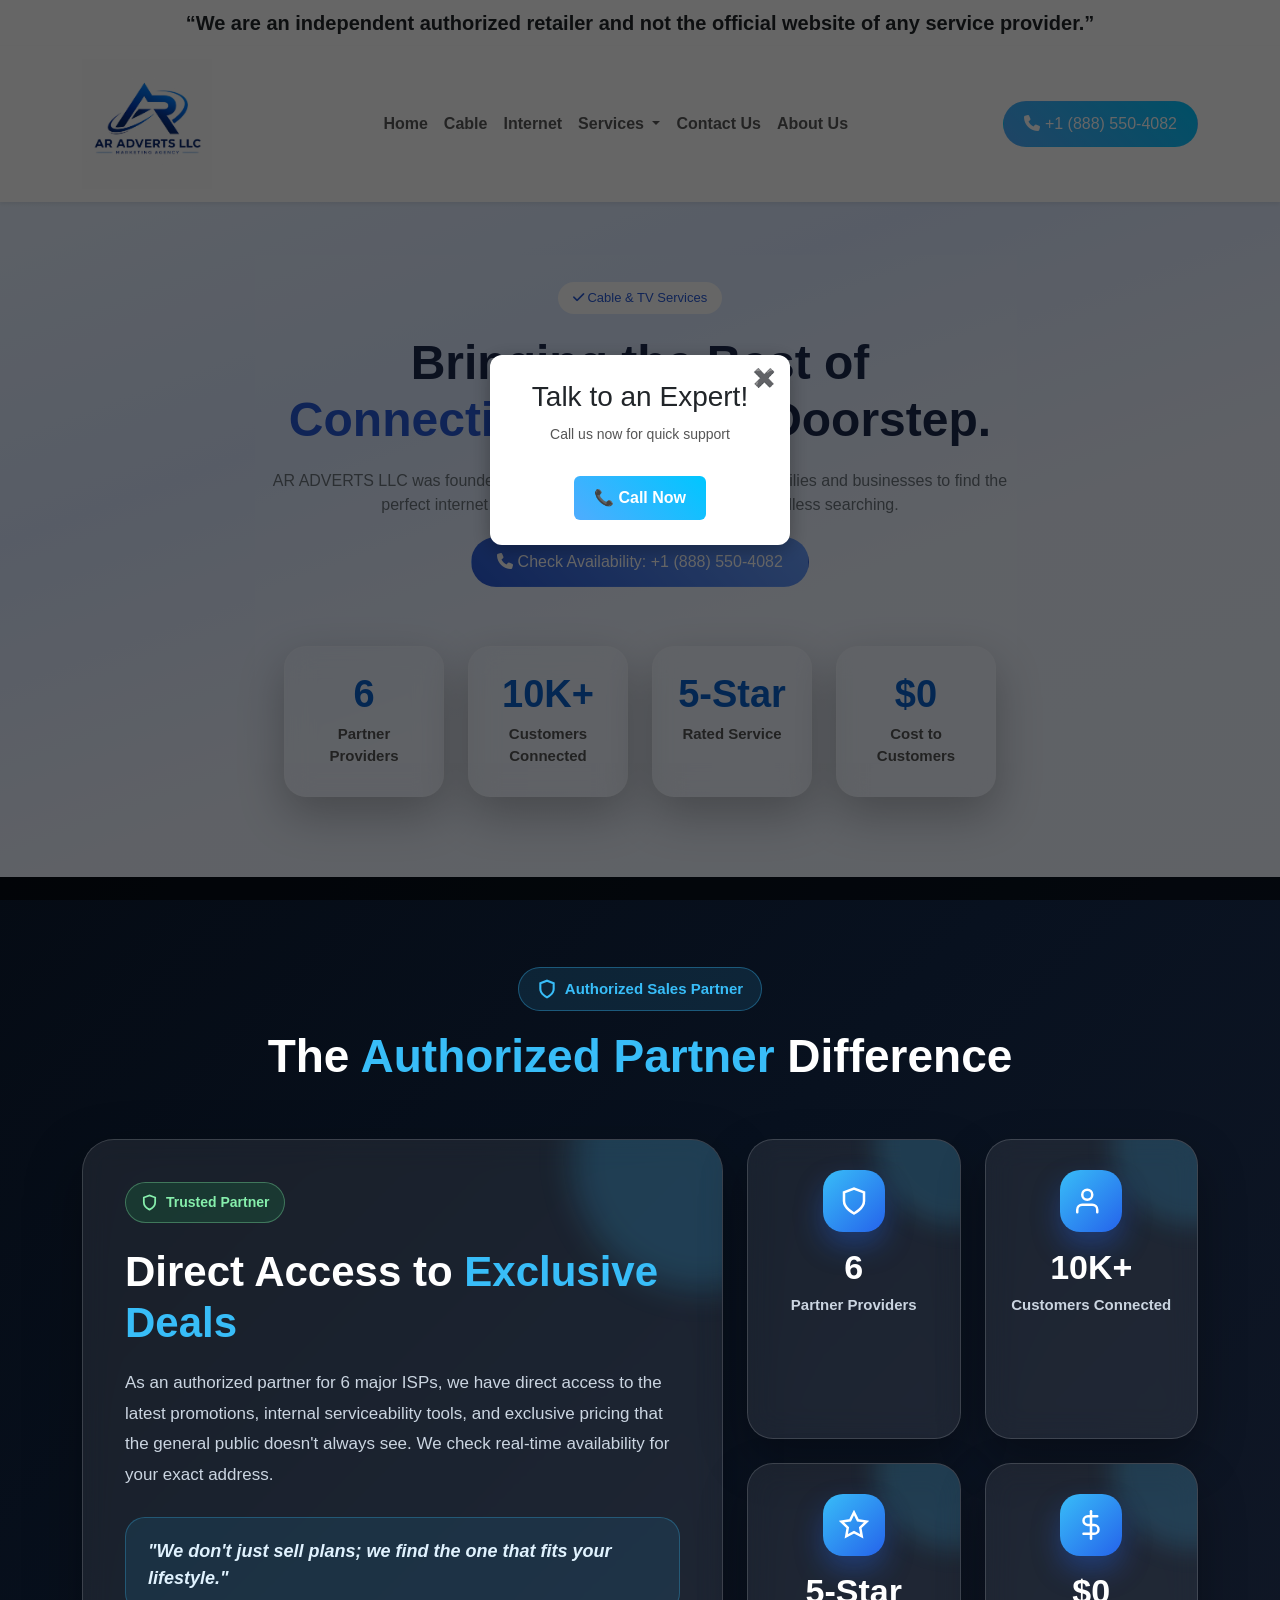
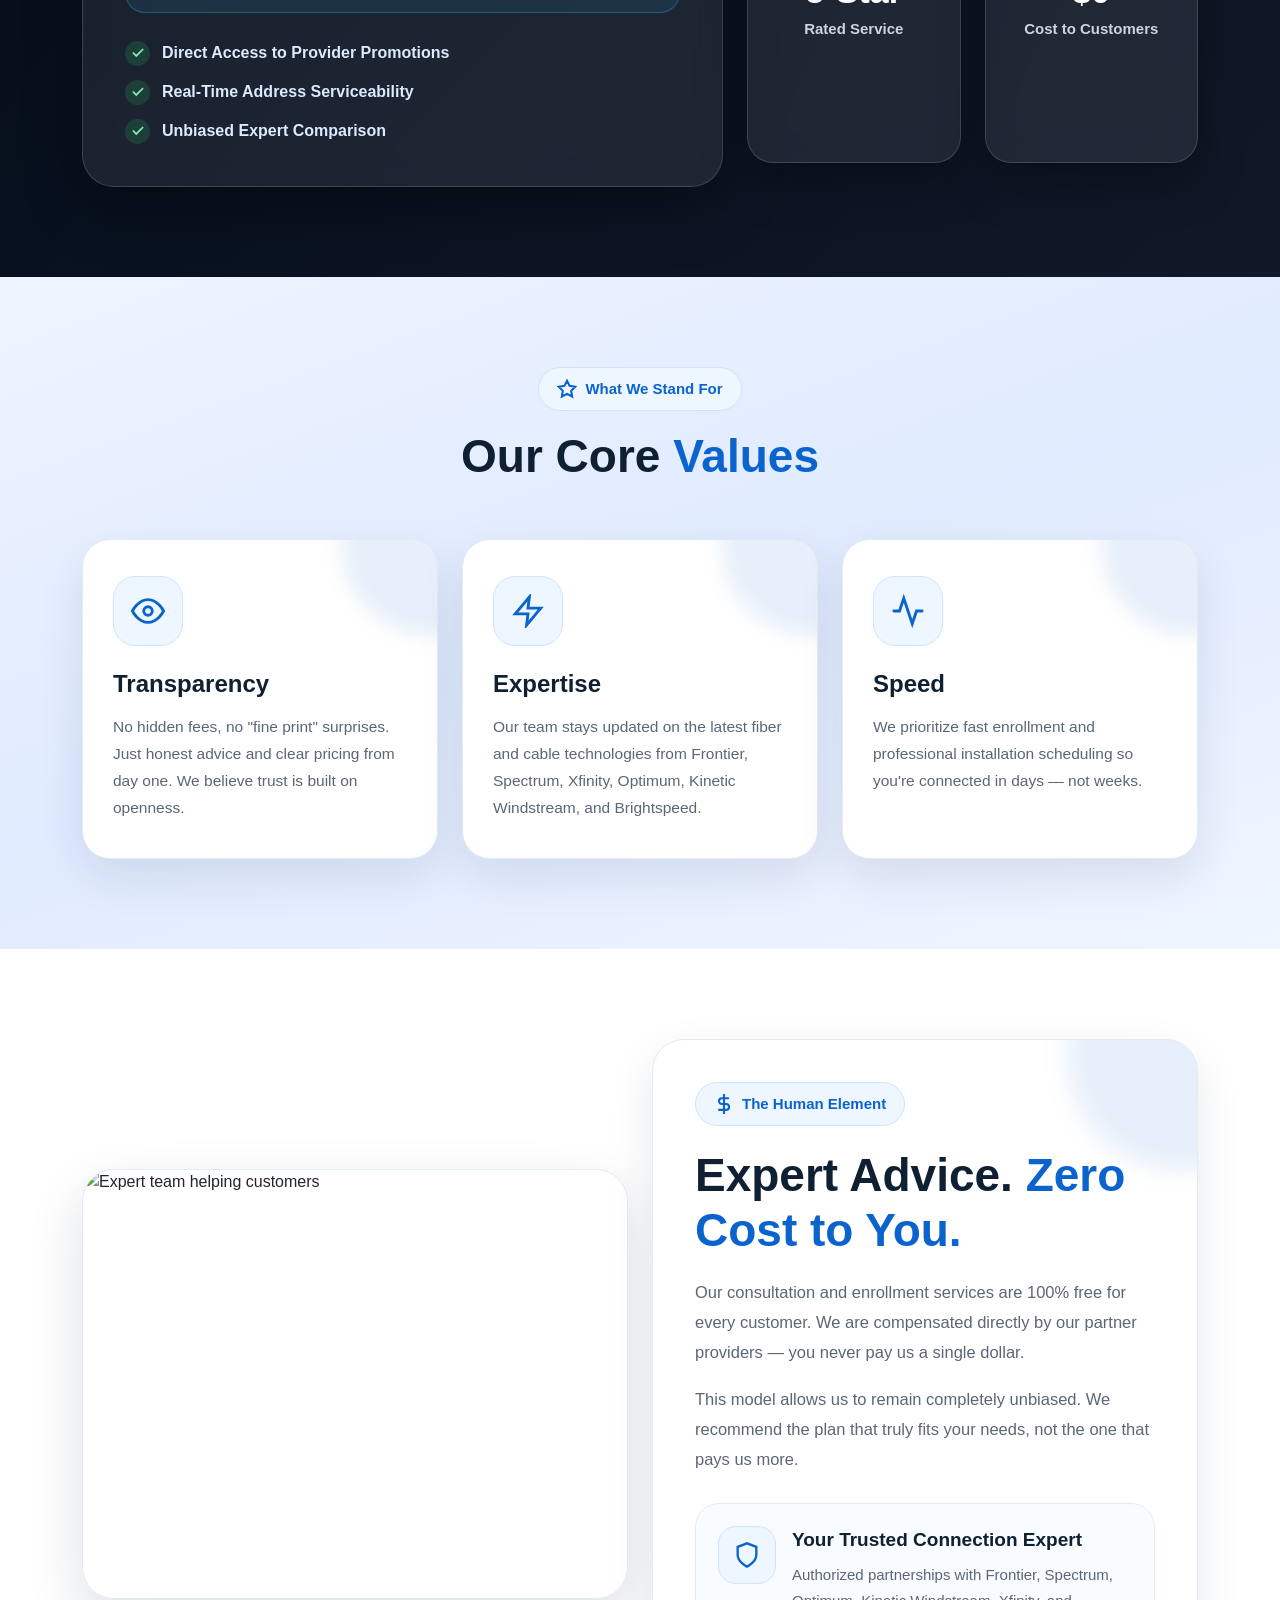
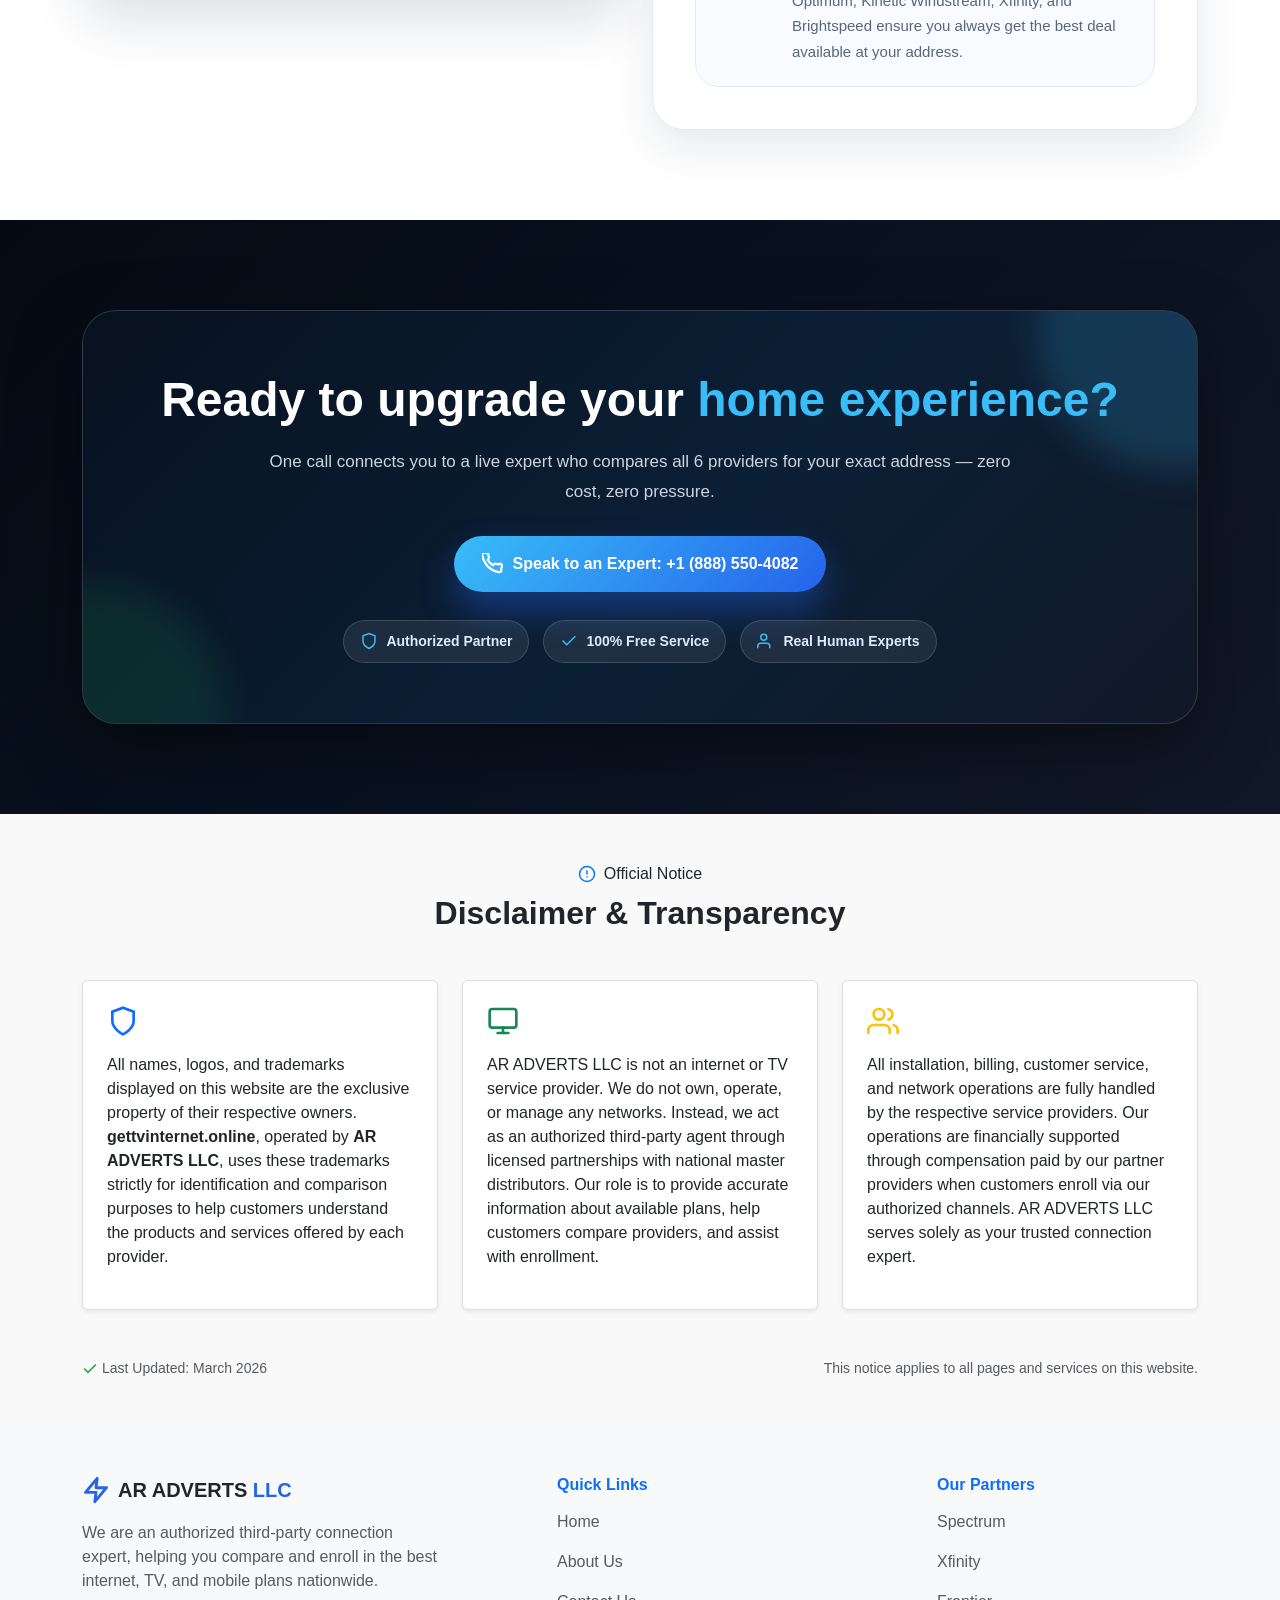
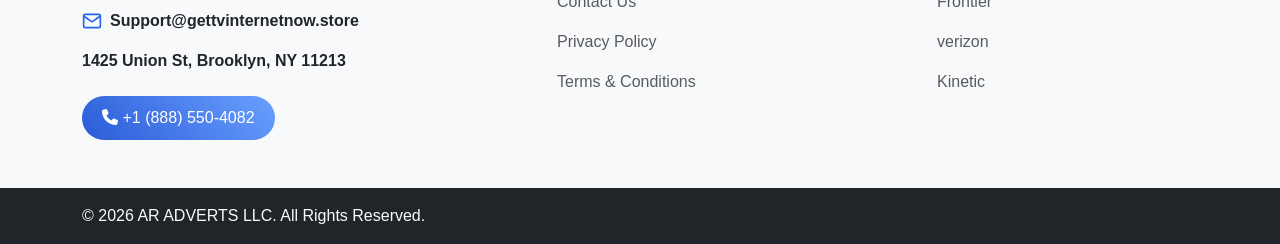
==== about.html @ 01d0efce "new update" ====
<!DOCTYPE html>
<html lang="en">
<head>
    <meta charset="UTF-8">
    <meta name="viewport" content="width=device-width, initial-scale=1.0">
    <title>AR ADVERTS LLC</title>

    <!-- Bootstrap -->
    <link href="https://cdn.jsdelivr.net/npm/bootstrap@5.3.0/dist/css/bootstrap.min.css" rel="stylesheet">

    <!-- Font Awesome -->
    <link rel="stylesheet" href="https://cdnjs.cloudflare.com/ajax/libs/font-awesome/6.5.0/css/all.min.css">
<script src="https://cdn.jsdelivr.net/npm/@popperjs/core@2.11.8/dist/umd/popper.min.js" integrity="sha384-I7E8VVD/ismYTF4hNIPjVp/Zjvgyol6VFvRkX/vR+Vc4jQkC+hVqc2pM8ODewa9r" crossorigin="anonymous"></script>
<script src="https://cdn.jsdelivr.net/npm/bootstrap@5.3.8/dist/js/bootstrap.min.js" integrity="sha384-G/EV+4j2dNv+tEPo3++6LCgdCROaejBqfUeNjuKAiuXbjrxilcCdDz6ZAVfHWe1Y" crossorigin="anonymous"></script>
    <!-- Custom CSS -->
    <link rel="stylesheet" href="css/style.css">
    <link rel="stylesheet" href="css/about.css">
    <link rel="stylesheet" href="css/internet.css">
</head>
<body>

<!-- Navbar -->
<!-- Overlay -->
<div id="popupOverlay" style="
  position: fixed;
  top: 0;
  left: 0;
  width: 100%;
  height: 100%;
  background: rgba(0,0,0,0.6);
  display: none;
  justify-content: center;
  align-items: center;
  z-index: 9999;
">

  <!-- Popup Box -->
  <div style="
    background: white;
    padding: 25px;
    border-radius: 12px;
    text-align: center;
    width: 300px;
    box-shadow: 0 5px 20px rgba(0,0,0,0.3);
    position: relative;
    font-family: Arial, sans-serif;
  ">

    <!-- Close Button -->
    <span onclick="closePopup()" style="
      position: absolute;
      top: 10px;
      right: 15px;
      cursor: pointer;
      font-size: 18px;
      font-weight: bold;
    ">✖️</span>

    <h3 style="margin-bottom: 10px;">Talk to an Expert!</h3>
    <p style="font-size: 14px; color: #555;">Call us now for quick support</p>

    <!-- Call Button -->
    <a href="tel:+18885504082" style="
      display: inline-block;
      margin-top: 15px;
      padding: 10px 20px;
      background: linear-gradient(45deg, #4facfe, #00c6ff);
      color: white;
      text-decoration: none;
      border-radius: 6px;
      font-weight: bold;
    ">
      📞 Call Now
    </a>

  </div>
</div>

<div class="fw-bold fs-5 py-2 text-center">
  “We are an independent authorized retailer and not the official website of any service provider.”
</div>

<!-- Navbar -->
 
<nav class="navbar navbar-expand-lg navbar-light bg-white py-2 shadow-sm sticky-top">
    <div class="container align-items-center">
        <a class="navbar-brand fw-bold" href="#"><img src="logo.jpeg" alt="" width="130px"></a>

        <button class="navbar-toggler" data-bs-toggle="collapse" data-bs-target="#nav">
            <span class="navbar-toggler-icon"></span>
        </button>

        <div class="collapse navbar-collapse" id="nav">
            <ul class="navbar-nav mx-auto">
                <li class="nav-item"><a class="nav-link" href="/">Home</a></li>
                <li class="nav-item"><a class="nav-link" href="cable.html">Cable</a></li>
                <li class="nav-item"><a class="nav-link" href="internet.html">Internet</a></li>
                <li class="nav-item dropdown">
  <a
    class="nav-link dropdown-toggle"
    href="#"
    id="servicesDropdown"
    role="button"
    data-bs-toggle="dropdown"
    aria-expanded="false"
  >
    Services
  </a>

  <ul class="dropdown-menu" aria-labelledby="servicesDropdown">
    <li><a class="dropdown-item" href="verizon.html">Verizon</a></li>
   <li><a class="dropdown-item" href="#">Frontier</a></li>
    <li><a class="dropdown-item" href="spectrum.html">Spectrum</a></li>
    <li><a class="dropdown-item" href="#">Kinetic</a></li>
    <li><a class="dropdown-item" href="xfinity.html">Xfinity</a></li>
  </ul>
</li>
                <li class="nav-item"><a class="nav-link" href="contact.html">Contact Us</a></li>
                <li class="nav-item"><a class="nav-link" href="about.html">About Us</a></li>
            </ul>

            <a href="tel:+18885504082"  class="btn call-btn">
                <i class="fa fa-phone"></i> +1 (888) 550-4082
            </a>
        </div>
    </div>
</nav>

<!-- Hero Section -->
<section class="hero-section">
    <div class="container">
        <div class="row  justify-content-center align-items-center">

            <!-- Left Content -->
            <div class="col-lg-8 col-md-10 text-center">
                <span class="badge-custom">
                    <i class="fa fa-check"></i> Cable & TV Services
                </span>

                <h1>
                     
                    Bringing the Best of  <span>Connectivity</span>  to Your Doorstep.<br>
                    
                </h1>

                <p>
                   AR ADVERTS LLC was founded on a simple idea: making it easy for families and businesses to find the perfect internet and TV plans without the headache of endless searching.
                </p>

                <a href="tel:+18885504082"  class="btn main-btn">
                    <i class="fa fa-phone"></i> Check Availability: +1 (888) 550-4082
                </a>
<div class="container">
  <div class="row g-4 saab-hero-stats">

    <div class="col-lg-3 col-md-6 col-12">
      <div class="saab-hstat saab-a saab-v" style="animation-delay: 0s;">
        <div class="saab-hstat-val">6</div>
        <div class="saab-hstat-lbl">Partner Providers</div>
      </div>
    </div>

    <div class="col-lg-3 col-md-6 col-12">
      <div class="saab-hstat saab-a saab-v" style="animation-delay: 0.12s;">
        <div class="saab-hstat-val">10K+</div>
        <div class="saab-hstat-lbl">Customers Connected</div>
      </div>
    </div>

    <div class="col-lg-3 col-md-6 col-12">
      <div class="saab-hstat saab-a saab-v" style="animation-delay: 0.24s;">
        <div class="saab-hstat-val">5-Star</div>
        <div class="saab-hstat-lbl">Rated Service</div>
      </div>
    </div>

    <div class="col-lg-3 col-md-6 col-12">
      <div class="saab-hstat saab-a saab-v" style="animation-delay: 0.36s;">
        <div class="saab-hstat-val">$0</div>
        <div class="saab-hstat-lbl">Cost to Customers</div>
      </div>
    </div>

  </div>
</div>
                <!-- Features -->
                <!-- <div class="features mt-4">
                    <span><i class="fa fa-shield-alt"></i> Verified & Secure</span>
                    <span><i class="fa fa-clock"></i> Instant Comparison</span>
                    <span><i class="fa fa-users"></i> 10,000+ Connected</span>
                </div> -->
            </div>

       

        </div>
    </div>
</section>


<section class="saab-partner-dark">
  <div class="container saab-ctr">

    <div class="saab-sh text-center">
      <div class="saab-badge mx-auto">
        <svg viewBox="0 0 24 24" fill="none" stroke="currentColor" stroke-width="2.5" stroke-linecap="round">
          <path d="M12 22s8-4 8-10V5l-8-3-8 3v7c0 6 8 10 8 10z"></path>
        </svg>
        Authorized Sales Partner
      </div>

      <h2 class="saab-sec-h">
        The <span>Authorized Partner</span> Difference
      </h2>
    </div>

    <div class="row g-4 align-items-stretch saab-part-bento">

      <div class="col-lg-7 col-12">
        <div class="saab-part-main saab-a saab-v" style="animation-delay: 0s;">

          <span class="saab-pm-tag">
            <svg viewBox="0 0 24 24" fill="none" stroke="currentColor" stroke-width="2.5" stroke-linecap="round">
              <path d="M12 22s8-4 8-10V5l-8-3-8 3v7c0 6 8 10 8 10z"></path>
            </svg>
            Trusted Partner
          </span>

          <h3 class="saab-pm-h">
            Direct Access to <span>Exclusive Deals</span>
          </h3>

          <p class="saab-pm-p">
            As an authorized partner for 6 major ISPs, we have direct access to the latest promotions, internal serviceability tools, and exclusive pricing that the general public doesn't always see. We check real-time availability for your exact address.
          </p>

          <div class="saab-pm-quote">
            "We don't just sell plans; we find the one that fits your lifestyle."
          </div>

          <ul class="saab-pm-feats">
            <li class="saab-pmf">
              <span class="saab-pmf-ic">
                <svg viewBox="0 0 24 24" fill="none" stroke="currentColor" stroke-width="3" stroke-linecap="round">
                  <polyline points="20 6 9 17 4 12"></polyline>
                </svg>
              </span>
              Direct Access to Provider Promotions
            </li>

            <li class="saab-pmf">
              <span class="saab-pmf-ic">
                <svg viewBox="0 0 24 24" fill="none" stroke="currentColor" stroke-width="3" stroke-linecap="round">
                  <polyline points="20 6 9 17 4 12"></polyline>
                </svg>
              </span>
              Real-Time Address Serviceability
            </li>

            <li class="saab-pmf">
              <span class="saab-pmf-ic">
                <svg viewBox="0 0 24 24" fill="none" stroke="currentColor" stroke-width="3" stroke-linecap="round">
                  <polyline points="20 6 9 17 4 12"></polyline>
                </svg>
              </span>
              Unbiased Expert Comparison
            </li>
          </ul>

        </div>
      </div>

      <div class="col-lg-5 col-12">
        <div class="row g-4 saab-part-grid">

          <div class="col-sm-6 col-12">
            <div class="saab-pg-card saab-a saab-v" style="animation-delay: 0s;">
              <div class="saab-pg-ic">
                <svg viewBox="0 0 24 24" fill="none" stroke="currentColor" stroke-width="2" stroke-linecap="round">
                  <path d="M12 22s8-4 8-10V5l-8-3-8 3v7c0 6 8 10 8 10z"></path>
                </svg>
              </div>
              <div class="saab-pg-val">6</div>
              <div class="saab-pg-lbl">Partner Providers</div>
            </div>
          </div>

          <div class="col-sm-6 col-12">
            <div class="saab-pg-card saab-a saab-v" style="animation-delay: 0.12s;">
              <div class="saab-pg-ic">
                <svg viewBox="0 0 24 24" fill="none" stroke="currentColor" stroke-width="2" stroke-linecap="round">
                  <path d="M17 21v-2a4 4 0 00-4-4H5a4 4 0 00-4 4v2"></path>
                  <circle cx="9" cy="7" r="4"></circle>
                </svg>
              </div>
              <div class="saab-pg-val">10K+</div>
              <div class="saab-pg-lbl">Customers Connected</div>
            </div>
          </div>

          <div class="col-sm-6 col-12">
            <div class="saab-pg-card saab-a saab-v" style="animation-delay: 0.24s;">
              <div class="saab-pg-ic">
                <svg viewBox="0 0 24 24" fill="none" stroke="currentColor" stroke-width="2" stroke-linecap="round">
                  <polygon points="12 2 15.09 8.26 22 9.27 17 14.14 18.18 21.02 12 17.77 5.82 21.02 7 14.14 2 9.27 8.91 8.26 12 2"></polygon>
                </svg>
              </div>
              <div class="saab-pg-val">5-Star</div>
              <div class="saab-pg-lbl">Rated Service</div>
            </div>
          </div>

          <div class="col-sm-6 col-12">
            <div class="saab-pg-card saab-a saab-v" style="animation-delay: 0.36s;">
              <div class="saab-pg-ic">
                <svg viewBox="0 0 24 24" fill="none" stroke="currentColor" stroke-width="2" stroke-linecap="round">
                  <line x1="12" y1="1" x2="12" y2="23"></line>
                  <path d="M17 5H9.5a3.5 3.5 0 000 7h5a3.5 3.5 0 010 7H6"></path>
                </svg>
              </div>
              <div class="saab-pg-val">$0</div>
              <div class="saab-pg-lbl">Cost to Customers</div>
            </div>
          </div>

        </div>
      </div>

    </div>

  </div>
</section>


<section class="saab-values-white" style="background: linear-gradient(160deg,#eef4ff,#e0ebff,#f0f5ff);">
  <div class="container saab-ctr">

    <div class="saab-sh text-center">
      <div class="saab-badge mx-auto">
        <svg viewBox="0 0 24 24" fill="none" stroke="currentColor" stroke-width="2.5" stroke-linecap="round">
          <polygon points="12 2 15.09 8.26 22 9.27 17 14.14 18.18 21.02 12 17.77 5.82 21.02 7 14.14 2 9.27 8.91 8.26 12 2"></polygon>
        </svg>
        What We Stand For
      </div>

      <h2 class="saab-sec-h">
        Our Core <span>Values</span>
      </h2>
    </div>

    <div class="row g-4 saab-val-row">

      <div class="col-lg-4 col-md-6 col-12">
        <div class="saab-val-card saab-a saab-v" style="animation-delay: 0s;">

          <div class="saab-vc-ic">
            <svg viewBox="0 0 24 24" fill="none" stroke="currentColor" stroke-width="2" stroke-linecap="round">
              <path d="M1 12s4-8 11-8 11 8 11 8-4 8-11 8-11-8-11-8z"></path>
              <circle cx="12" cy="12" r="3"></circle>
            </svg>
          </div>

          <h3 class="saab-vc-t">Transparency</h3>

          <p class="saab-vc-d">
            No hidden fees, no "fine print" surprises. Just honest advice and clear pricing from day one. We believe trust is built on openness.
          </p>

        </div>
      </div>

      <div class="col-lg-4 col-md-6 col-12">
        <div class="saab-val-card saab-a saab-v" style="animation-delay: 0.12s;">

          <div class="saab-vc-ic">
            <svg viewBox="0 0 24 24" fill="none" stroke="currentColor" stroke-width="2" stroke-linecap="round">
              <polygon points="13 2 3 14 12 14 11 22 21 10 12 10 13 2"></polygon>
            </svg>
          </div>

          <h3 class="saab-vc-t">Expertise</h3>

          <p class="saab-vc-d">
            Our team stays updated on the latest fiber and cable technologies from Frontier, Spectrum, Xfinity, Optimum, Kinetic Windstream, and Brightspeed.
          </p>

        </div>
      </div>

      <div class="col-lg-4 col-md-6 col-12">
        <div class="saab-val-card saab-a saab-v" style="animation-delay: 0.24s;">

          <div class="saab-vc-ic">
            <svg viewBox="0 0 24 24" fill="none" stroke="currentColor" stroke-width="2" stroke-linecap="round">
              <polyline points="22 12 18 12 15 21 9 3 6 12 2 12"></polyline>
            </svg>
          </div>

          <h3 class="saab-vc-t">Speed</h3>

          <p class="saab-vc-d">
            We prioritize fast enrollment and professional installation scheduling so you're connected in days — not weeks.
          </p>

        </div>
      </div>

    </div>

  </div>
</section>

<section class="saab-why-white">
  <div class="container saab-ctr">

    <div class="row g-4 align-items-center saab-why-grid">

      <div class="col-lg-6 col-12">
        <img
          decoding="async"
          class="saab-why-img saab-a saab-v"
          src="https://images.unsplash.com/photo-1600880292203-757bb62b4baf?w=600&amp;q=80&amp;auto=format"
          alt="Expert team helping customers"
          style="animation-delay: 0s;"
        >
      </div>

      <div class="col-lg-6 col-12">
        <div class="saab-why-text saab-a saab-v" style="animation-delay: 0.12s;">

          <div class="saab-badge">
            <svg viewBox="0 0 24 24" fill="none" stroke="currentColor" stroke-width="2.5" stroke-linecap="round">
              <line x1="12" y1="1" x2="12" y2="23"></line>
              <path d="M17 5H9.5a3.5 3.5 0 000 7h5a3.5 3.5 0 010 7H6"></path>
            </svg>
            The Human Element
          </div>

          <h2 class="saab-why-h">
            Expert Advice. <span>Zero Cost to You.</span>
          </h2>

          <p class="saab-why-p">
            Our consultation and enrollment services are 100% free for every customer. We are compensated directly by our partner providers — you never pay us a single dollar.
          </p>

          <p class="saab-why-p">
            This model allows us to remain completely unbiased. We recommend the plan that truly fits your needs, not the one that pays us more.
          </p>

          <div class="saab-why-hl">

            <div class="saab-why-hl-ic">
              <svg viewBox="0 0 24 24" fill="none" stroke="currentColor" stroke-width="2" stroke-linecap="round">
                <path d="M12 22s8-4 8-10V5l-8-3-8 3v7c0 6 8 10 8 10z"></path>
              </svg>
            </div>

            <div>
              <p class="saab-why-hl-t">Your Trusted Connection Expert</p>
              <p class="saab-why-hl-d">
                Authorized partnerships with Frontier, Spectrum, Optimum, Kinetic Windstream, Xfinity, and Brightspeed ensure you always get the best deal available at your address.
              </p>
            </div>

          </div>

        </div>
      </div>

    </div>

  </div>
</section>



<section class="saab-final-dark">
  <div class="container saab-ctr">

    <div class="saab-final-card saab-a saab-v" style="animation-delay: 0s;">

      <h2 class="saab-final-h">
        Ready to upgrade your <span>home experience?</span>
      </h2>

      <p class="saab-final-p">
        One call connects you to a live expert who compares all 6 providers for your exact address — zero cost, zero pressure.
      </p>

      <a href="tel:+18885504082" class="saab-btn saab-final-cta">
        <svg viewBox="0 0 24 24" fill="none" stroke="currentColor" stroke-width="2.5" stroke-linecap="round">
          <path d="M22 16.92v3a2 2 0 01-2.18 2 19.8 19.8 0 01-8.63-3.07A19.5 19.5 0 013.25 10.5 19.8 19.8 0 01.22 1.9 2 2 0 012.18 0h3a2 2 0 012 1.72 12.84 12.84 0 00.7 2.81 2 2 0 01-.45 2.11L6.61 7.91a16 16 0 006.06 6.06l1.27-1.27a2 2 0 012.11-.45 12.84 12.84 0 002.81.7A2 2 0 0122 16.92z"></path>
        </svg>
        Speak to an Expert: +1 (888) 550-4082
      </a>

      <div class="saab-final-trust">

        <span class="saab-ft">
          <svg viewBox="0 0 24 24" fill="none" stroke="currentColor" stroke-width="2" stroke-linecap="round">
            <path d="M12 22s8-4 8-10V5l-8-3-8 3v7c0 6 8 10 8 10z"></path>
          </svg>
          Authorized Partner
        </span>

        <span class="saab-ft">
          <svg viewBox="0 0 24 24" fill="none" stroke="currentColor" stroke-width="2" stroke-linecap="round">
            <polyline points="20 6 9 17 4 12"></polyline>
          </svg>
          100% Free Service
        </span>

        <span class="saab-ft">
          <svg viewBox="0 0 24 24" fill="none" stroke="currentColor" stroke-width="2" stroke-linecap="round">
            <path d="M17 21v-2a4 4 0 00-4-4H5a4 4 0 00-4 4v2"></path>
            <circle cx="9" cy="7" r="4"></circle>
          </svg>
          Real Human Experts
        </span>

      </div>

    </div>

  </div>
</section>




<section class="saa-disc py-5 position-relative">
  <div class="saa-disc-bg position-absolute h-100"></div>
  <div class="container position-relative">

    <!-- Header -->
    <div class="saa-disc-hdr text-center mb-5">
      <span class="saa-disc-tag d-inline-flex align-items-center mb-2">
        <svg xmlns="http://www.w3.org/2000/svg" viewBox="0 0 24 24" fill="none" stroke="currentColor" stroke-width="2" width="18" height="18" stroke-linecap="round">
          <circle cx="12" cy="12" r="10"></circle>
          <line x1="12" y1="8" x2="12" y2="12"></line>
          <line x1="12" y1="16" x2="12.01" y2="16"></line>
        </svg>
        <span class="ms-2">Official Notice</span>
      </span>
      <h2 class="saa-disc-title fw-bold">Disclaimer &amp; Transparency</h2>
    </div>

    <!-- Cards -->
    <div class="row g-4 saa-disc-grid">

      <!-- Card 1 -->
      <div class="col-md-4">
        <div class="saa-disc-card p-4 h-100 border rounded shadow-sm">
          <div class="saa-disc-icon mb-3 text-primary">
            <svg xmlns="http://www.w3.org/2000/svg" viewBox="0 0 24 24" fill="none" stroke="currentColor" stroke-width="2" stroke-linecap="round" width="32" height="32">
              <path d="M12 22s8-4 8-10V5l-8-3-8 3v7c0 6 8 10 8 10z"></path>
            </svg>
          </div>
          <p>All names, logos, and trademarks displayed on this website are the exclusive property of their respective owners. <span class="fw-semibold">gettvinternet.online</span>, operated by <span class="fw-semibold">AR ADVERTS LLC</span>, uses these trademarks strictly for identification and comparison purposes to help customers understand the products and services offered by each provider.</p>
        </div>
      </div>

      <!-- Card 2 -->
      <div class="col-md-4">
        <div class="saa-disc-card p-4 h-100 border rounded shadow-sm">
          <div class="saa-disc-icon mb-3 text-success">
            <svg xmlns="http://www.w3.org/2000/svg" viewBox="0 0 24 24" fill="none" stroke="currentColor" stroke-width="2" stroke-linecap="round" width="32" height="32">
              <rect x="2" y="3" width="20" height="14" rx="2" ry="2"></rect>
              <line x1="8" y1="21" x2="16" y2="21"></line>
              <line x1="12" y1="17" x2="12" y2="21"></line>
            </svg>
          </div>
          <p>AR ADVERTS LLC is not an internet or TV service provider. We do not own, operate, or manage any networks. Instead, we act as an authorized third-party agent through licensed partnerships with national master distributors. Our role is to provide accurate information about available plans, help customers compare providers, and assist with enrollment.</p>
        </div>
      </div>

      <!-- Card 3 -->
      <div class="col-md-4">
        <div class="saa-disc-card p-4 h-100 border rounded shadow-sm">
          <div class="saa-disc-icon mb-3 text-warning">
            <svg xmlns="http://www.w3.org/2000/svg" viewBox="0 0 24 24" fill="none" stroke="currentColor" stroke-width="2" stroke-linecap="round" width="32" height="32">
              <path d="M17 21v-2a4 4 0 00-4-4H5a4 4 0 00-4 4v2"></path>
              <circle cx="9" cy="7" r="4"></circle>
              <path d="M23 21v-2a4 4 0 00-3-3.87"></path>
              <path d="M16 3.13a4 4 0 010 7.75"></path>
            </svg>
          </div>
          <p>All installation, billing, customer service, and network operations are fully handled by the respective service providers. Our operations are financially supported through compensation paid by our partner providers when customers enroll via our authorized channels. AR ADVERTS LLC serves solely as your trusted connection expert.</p>
        </div>
      </div>

    </div>

    <!-- Footer -->
    <div class="saa-disc-footer mt-5 d-flex flex-column flex-md-row justify-content-between align-items-center text-muted small">
      <span class="d-flex align-items-center mb-2 mb-md-0">
        <svg xmlns="http://www.w3.org/2000/svg" viewBox="0 0 24 24" fill="none" stroke="currentColor" stroke-width="2.5" width="16" height="16" stroke-linecap="round">
          <polyline points="20 6 9 17 4 12"></polyline>
        </svg>
        <span class="ms-1">Last Updated: March 2026</span>
      </span>
      <span>This notice applies to all pages and services on this website.</span>
    </div>

  </div>
</section>

<!-- Bootstrap JS -->
<footer class="saa-ft bg-light pt-5">
  <div class="container">
    <div class="row justify-content-between">

       <!-- Left Column: Brand & Contact -->
      <div class="col-md-4 mb-4 mb-md-0">
        <div class="d-flex align-items-center mb-3">
          <svg viewBox="0 0 24 24" fill="none" stroke="#2563eb" stroke-width="2.5" width="28" height="28" stroke-linecap="round" stroke-linejoin="round" class="me-2">
            <polygon points="13 2 3 14 12 14 11 22 21 10 12 10 13 2"></polygon>
          </svg>
          <span class="fs-5 fw-bold text-dark">AR ADVERTS  <span class="fs-5 fw-bold">LLC</span></span>
        </div>
        <p class="text-muted">We are an authorized third-party connection expert, helping you compare and enroll in the best internet, TV, and mobile plans nationwide.</p>
        
        <!-- Email -->
        <div class="d-flex align-items-center mt-3 mb-2">
          <svg viewBox="0 0 24 24" fill="none" stroke="#2563eb" stroke-width="2" width="20" height="20" class="me-2">
            <path d="M4 4h16c1.1 0 2 .9 2 2v12c0 1.1-.9 2-2 2H4c-1.1 0-2-.9-2-2V6c0-1.1.9-2 2-2z"></path>
            <polyline points="22,6 12,13 2,6"></polyline>
          </svg>
          <a href="mailto:Support@gettvinternetnow.store" class="text-dark fw-semibold text-decoration-none">Support@gettvinternetnow.store</a>
        </div>

        <div class="d-flex align-items-center mt-3 mb-2">
          <a  class="text-dark fw-semibold text-decoration-none">1425 Union St, Brooklyn, NY 11213</a>
        </div>

        <!-- Phone CTA -->
        <a href="tel:+18885504082" class="saa-srv-cta">
            <i class="fa fa-phone"></i> +1 (888) 550-4082
          </a>
      </div>

      <!-- Middle Column: Quick Links -->
      <div class="col-md-3 mb-4 mb-md-0">
        <h6 class="fw-bold mb-3 text-primary">Quick Links</h6>
        <ul class="list-unstyled text-muted">
          <li class="mb-3"><a href="/" class="text-decoration-none text-muted">Home</a></li>
          <li class="mb-3"><a href="about.html" class="text-decoration-none text-muted">About Us</a></li>
          <li class="mb-3"><a href="contact.html" class="text-decoration-none text-muted">Contact Us</a></li>
          <li class="mb-3"><a href="privacy.html" class="text-decoration-none text-muted">Privacy Policy</a></li>
          <li><a href="terms.html" class="text-decoration-none text-muted">Terms &amp; Conditions</a></li>
        </ul>
      </div>

      <!-- Right Column: Our Partners -->
      <div class="col-md-3">
        <h6 class="fw-bold mb-3 text-primary">Our Partners</h6>
        <ul class="list-unstyled text-muted">
          <li class="mb-3"><a href="spectrum.html" class="text-decoration-none text-muted">Spectrum</a></li>
          <li class="mb-3"><a href="xfinity.html" class="text-decoration-none text-muted">Xfinity</a></li>
          <li class="mb-3"><a href="#" class="text-decoration-none text-muted">Frontier</a></li>
          <li class="mb-3"><a href="verizon.html" class="text-decoration-none text-muted">verizon</a></li>
          <li class="mb-3"><a href="#" class="text-decoration-none text-muted">Kinetic</a></li>
        </ul>
      </div>

    </div>
  </div>

  <!-- Bottom Dark Bar -->
  <div class="bg-dark text-light py-3 mt-5">
    <div class="container d-flex flex-column flex-md-row justify-content-between align-items-center">
      <div>© 2026 AR ADVERTS LLC. All Rights Reserved.</div>
      
    </div>
  </div>
</footer>
<script src="script.js"></script>
</body>
</html>
---- css/style.css ----
body {
    font-family: 'Segoe UI', sans-serif;
}
.navbar {
    position: sticky;
    top: 0;
    z-index: 999;
    background: #fff;
}

/* optional smooth shadow on scroll */
.navbar.scrolled {
    box-shadow: 0 4px 15px rgba(0,0,0,0.08);
}
/* Navbar */
.navbar-brand span {
    font-size: 12px;
    display: block;
    color: #777;
}
.nav-link{
    font-weight: 600;
}

.call-btn {
    background: linear-gradient(45deg, #4facfe, #00c6ff);
    color: #fff;
    border-radius: 50px;
    padding: 10px 20px;
}

/* Hero Section */
.hero-section {
    background: linear-gradient(160deg, #e8f2ff 0%, #dbe8ff 30%, #eef4ff 60%, #f0f6ff 100%);
    padding: 80px 0;
}

.badge-custom {
    display: inline-block;
    background: white;
    color: #2a5bd7;
    padding: 6px 15px;
    border-radius: 20px;
    font-size: 13px;
    margin-bottom: 20px;
}

.hero-section h1 {
    font-size: 48px;
    font-weight: 700;
    color: #1d2b4f;
}

.hero-section h1 span {
    color: #2a5bd7;
}

.hero-section h1 .light {
    color: #6aa0ff;
}

.hero-section p {
    color: #6c757d;
    margin: 20px 0;
}

.main-btn {
    background: linear-gradient(45deg, #2a5bd7, #6aa0ff);
    color: #fff;
    padding: 12px 25px;
    border-radius: 50px;
}

/* Features */
.features span {
    display: inline-block;
    margin-right: 15px;
    color: #6c757d;
    border-radius: 15px;
    padding: 4px 10px;
    background-color: white;
    font-size: 14px;
}

.features i {
    margin-right: 5px;
    color: #2a5bd7;
}

/* Image Box */
.image-box {
    position: relative;
}

.speed-box {
    position: absolute;
    bottom: -30px;
    left: -20px;
    background: #fff;
    padding: 10px 15px;
    border-radius: 12px;
    display: flex;
    align-items: center;
    gap: 10px;
    box-shadow: 0 5px 15px rgba(0,0,0,0.1);
}

.speed-box i {
    color: #2a5bd7;
    font-size: 20px;
}
.speed-box-2 {
    position: absolute;
    top: 20px;
    left: -20px;
    background: #fff;
    padding: 10px 15px;
    border-radius: 12px;
    display: flex;
    align-items: center;
    gap: 10px;
    box-shadow: 0 5px 15px rgba(0,0,0,0.1);
}

.speed-box-2 i {
    color: #2a5bd7;
    font-size: 20px;
}


/* TEXT */
.saa-ptr-badge {
    display: inline-block;
    background: #e6f0ff;
    color: #2a5bd7;
    padding: 6px 15px;
    border-radius: 20px;
    font-size: 13px;
    margin-bottom: 15px;
}

.saa-ptr-title {
    font-size: 32px;
    font-weight: 700;
    color: #1d2b4f;
}

.saa-ptr-title span {
    color: #2a5bd7;
}

.saa-ptr-desc {
    color: #6c757d;
    margin-top: 10px;
}

/* LOGO ITEMS */
.saa-ptr-item {
    flex: 0 0 auto;
    padding: 15px 25px;
}

.saa-ptr-item img {
    max-height: 50px;
    object-fit: cover;
    filter: grayscale(100%);
    opacity: 0.7;
    transition: 0.3s;
}

.saa-ptr-item img:hover {
    filter: grayscale(0);
    opacity: 1;
}

/* TRACK */
.saa-ptr-track {
    display: flex;
    width: max-content;
    animation: scrollLeft 25s linear infinite;
    margin-bottom: 20px;
}

.saa-ptr-track.reverse {
    animation: scrollRight 25s linear infinite;
}

/* ANIMATION */
@keyframes scrollLeft {
    from { transform: translateX(0); }
    to { transform: translateX(-50%); }
}

@keyframes scrollRight {
    from { transform: translateX(-50%); }
    to { transform: translateX(0); }
}

/* FADE EFFECT */
.saa-ptr-fade-l,
.saa-ptr-fade-r {
    position: absolute;
    top: 0;
    width: 80px;
    height: 100%;
    z-index: 2;
}

.saa-ptr-fade-l {
    left: 0;
    background: linear-gradient(to right, #f7f9fc, transparent);
}

.saa-ptr-fade-r {
    right: 0;
    background: linear-gradient(to left, #f7f9fc, transparent);
}


.saa-comp-row {
    background: #fff;
    padding: 20px;
    border-radius: 12px;
    margin-bottom: 15px;
    border: 1px solid #eee;
}

.saa-cr-logo {
    height: 40px;
}

.saa-cr-feat {
    display: block;
    font-size: 14px;
    margin-bottom: 5px;
}

.saa-cr-feat i {
    color: #2a5bd7;
    margin-right: 5px;
}

.saa-cr-price-val {
    font-size: 22px;
    font-weight: 700;
}

.saa-cr-btn {
    background: linear-gradient(45deg,#2a5bd7,#6aa0ff);
    color: #fff;
    text-decoration: none;
    padding: 10px 20px;
    border-radius: 50px;
}

.saa-cr-speed {
    background: #e6f0ff;

    padding: 3px 10px;
    border-radius: 10px;
    font-size: 12px;
    font-weight: 600;
}
.saa-cr-note{
    font-size: 11px;
    color: gray;
    margin-top: 10px;
}

.saa-cr-promo {
    font-size: 12px;
    color: #888;
}
.saa-compare-sec {
    background: #f7f9fc;
}

/* HEADER */
.saa-comp-badge {
    
    color: #2a5bd7;
    padding: 6px 15px;
    border-radius: 20px;
    font-size: 13px;
}

.saa-comp-title {
    font-size: 34px;
    font-weight: 700;
    color: #1d2b4f;
}

.saa-comp-title span {
    color: #2a5bd7;
}

.saa-comp-desc {
    color: #6c757d;
    max-width: 600px;
    margin: auto;
}

/* ROW */
.saa-comp-row {
    background: #fff;
    padding: 20px;
    border-radius: 12px;
    margin-bottom: 15px;
    transition: 0.3s;
    border: 1px solid #eee;
}


/* LOGO */
.saa-cr-logo {
    height: 35px;
    object-fit: cover;
}
.saa-cr-name{
    font-size: 12px;
}

/* FEATURES */
.saa-cr-feat {
    display: block;
    font-size: 14px;
    color: #555;
    margin-bottom: 5px;
}

.saa-cr-feat i {
    color: #2a5bd7;
    margin-right: 5px;
}

/* PRICE */
.saa-cr-price {
    font-size: 24px;
    font-weight: 700;
    color: #1d2b4f;
}

/* BUTTON */
.saa-cr-btn {
    background: linear-gradient(45deg, #2a5bd7, #6aa0ff);
    color: #fff;
    border-radius: 50px;
    padding: 10px 20px;
}
/* .saa-cr-badges{
    display: flex;
    flex-direction: column;
} */
 .saa-why {
    background: linear-gradient(160deg,#eef4ff 0%,#e0ebff 40%,#f0f5ff 100%);
}

/* LEFT */
.saa-why-badge {
    display: inline-block;
    background: white;
    color: #2a5bd7;
    padding: 6px 15px;
    border-radius: 20px;
    font-size: 13px;
    margin-bottom: 15px;
}

.saa-why-h {
    font-size: 34px;
    font-weight: 700;
    color: #1d2b4f;
}

.saa-why-h span {
    color: #2a5bd7;
}

.saa-why-desc {
    color: #6c757d;
    margin: 15px 0;
}

.saa-why-cta {
    display: inline-block;
    background: linear-gradient(45deg,#2a5bd7,#6aa0ff);
    color: #fff;
    padding: 12px 25px;
    border-radius: 50px;
    text-decoration: none;
}

/* CARDS */
.saa-why-card {
    display: flex;
    gap: 15px;
    background: #fff;
    padding: 20px;
    border-radius: 12px;
    border: 1px solid #eee;
    transition: 0.3s;
    height: 100%;
}

.saa-why-card:hover {
    transform: translateY(-5px);
    box-shadow: 0 10px 25px rgba(0,0,0,0.08);
}

/* ICON */
.saa-why-ic {
    width: 50px;
    height: 50px;
    color: #2a5bd7;
    display: flex;
    align-items: center;
    justify-content: center;
    border-radius: 10px;
    font-size: 18px;
}

/* TEXT */
.saa-why-ct {
    font-size: 18px;
    font-weight: 600;
    color: #1d2b4f;
}

.saa-why-cd {
    font-size: 14px;
    color: #6c757d;
}

.saa-services {
    background: #f7f9fc;
}

/* HEADER */
.saa-srv-badge {
    display: inline-block;
    background: #e6f0ff;
    color: #2a5bd7;
    padding: 6px 15px;
    border-radius: 20px;
    font-size: 13px;
}

.saa-srv-title {
    font-size: 34px;
    font-weight: 700;
    color: #1d2b4f;
}

.saa-srv-title span {
    color: #2a5bd7;
}

.saa-srv-sub {
    color: #6c757d;
}

/* CARD */
.saa-srv-card {

    background: linear-gradient(160deg,#eef4ff 0%,#e0ebff 40%,#f0f5ff 100%);
    border-radius: 15px;
    overflow: hidden;
    border: 1px solid #eee;
    transition: 0.3s;
}

.saa-srv-card:hover {
    transform: translateY(-5px);
    box-shadow: 0 10px 25px rgba(0,0,0,0.08);
}

/* IMAGE */
.saa-srv-img-wrap {
    position: relative;
}

.saa-srv-img {
    width: 100%;
    height: 260px;
    object-fit: cover;
}

.saa-srv-img-overlay {
    position: absolute;
    inset: 0;
    background: rgba(0,0,0,0.3);
}

/* TAG */
.saa-srv-img-tag {
    position: absolute;
    bottom: 15px;
    left: 15px;
    background: #fff;
    padding: 10px 15px;
    border-radius: 10px;
    display: flex;
    gap: 10px;
    align-items: center;
}

.saa-srv-img-tag-ic {
    background: #e6f0ff;
    color: #2a5bd7;
    padding: 8px;
    border-radius: 8px;
}

/* BODY */
.saa-srv-body {
    padding: 20px;
}

.saa-srv-card-h {
    font-size: 22px;
    font-weight: 700;
}

.saa-srv-card-h span {
    color: #2a5bd7;
}

.saa-srv-card-p {
    color: #6c757d;
    margin: 10px 0;
}

/* FEATURES */
.saa-srv-feat {
    display: inline-block;
    margin-right: 10px;
    background-color: white;
    border-radius: 15px;
    padding: 2px 10px;
    font-size: 14px;
}

.saa-srv-feat i {
    color: #2a5bd7;
    margin-right: 5px;
}

/* BUTTON */
.saa-srv-cta {
    display: inline-block;
    margin-top: 15px;
    background: linear-gradient(45deg,#2a5bd7,#6aa0ff);
    color: #fff;
    padding: 10px 20px;
    border-radius: 50px;
    text-decoration: none;
}
.saa-fq-contact{
    background: linear-gradient(160deg,#eef4ff 0%,#e0ebff 40%,#f0f5ff 100%);
    padding: 10px ;
    border-radius: 15px;
}
.saa-fq-question {
    width: 100%;
    background: #fff;
    border: none;
    padding: 15px;
    text-align: left;
    display: flex;
    align-items: center;
    justify-content: space-between;
    font-weight: 600;
    cursor: pointer;
    border-radius: 10px;
}

.saa-fq-item {
    margin-bottom: 10px;
    border: 1px solid #eee;
    border-radius: 10px;
    overflow: hidden;
}

/* ANSWER */
.saa-fq-answer {
    max-height: 0;
    overflow: hidden;
    padding: 0 15px;
    background: #f8faff;
    transition: all 0.4s ease;
}

/* ACTIVE */
.saa-fq-item.active .saa-fq-answer {
    max-height: 200px;
    padding: 15px;
}

/* ICON ROTATE */
.saa-fq-question i {
    transition: 0.3s;
}

.saa-fq-item.active .saa-fq-question i {
    transform: rotate(180deg);
}

.saa-fq-cta {
    background: linear-gradient(135deg,#2a5bd7,#6aa0ff);
    color: #fff;
}

/* INNER BOX */
.saa-fq-cta-inner {
    max-width: 700px;
    margin: auto;
}

/* ICON */
.saa-fq-cta-icon {
    font-size: 40px;
    margin-bottom: 15px;
}

/* HEADING */
.saa-fq-cta-h {
    font-size: 36px;
    font-weight: 700;
}

.saa-fq-cta-h span {
    color: #ffd54f;
}

/* TEXT */
.saa-fq-cta-sub {
    opacity: 0.9;
}

/* BUTTON */
.saa-fq-cta-btn {
    display: inline-block;
    margin-top: 20px;
    background: #fff;
    color: #2a5bd7;
    padding: 12px 25px;
    border-radius: 50px;
    text-decoration: none;
    font-weight: 600;
    transition: 0.3s;
}

.saa-fq-cta-btn:hover {
    background: #ffd54f;
    color: #000;
}

/* TRUST */
.saa-fq-ti {
    background: rgba(255,255,255,0.15);
    padding: 8px 15px;
    border-radius: 20px;
    font-size: 14px;
}

/* STARS */
.saa-fq-stars i {
    color: #ffd54f;
    margin-right: 2px;
}

/* Background overlay */
.saa-disc-bg {
  top: 0;
  left: 0;
  background: rgba(245, 245, 245, 0.5);
  z-index: 0;
}

/* Section padding */
.saa-disc {
  position: relative;
  background-color: #f9f9f9;
}

/* Header styles */
.saa-disc-title {
  font-size: 2rem;
}

.saa-disc-tag svg {
  stroke: #007bff;
}

/* Card styles */
.saa-disc-card {
  background-color: #fff;
  transition: transform 0.3s, box-shadow 0.3s;
}

.saa-disc-card:hover {
  transform: translateY(-5px);
  box-shadow: 0 10px 20px rgba(0,0,0,0.08);
}

.saa-disc-icon svg {
  display: block;
}

/* Footer styles */
.saa-disc-footer svg {
  stroke: #28a745;
}
/* Footer General */
.saa-ft {
  font-family: 'Arial', sans-serif;
}

/* Brand */
.saa-ft svg {
  stroke: #2563eb;
}
.saa-ft span {
  color: #2563eb;
}

/* Buttons */
.saa-ft .btn-primary {
  background-color: #2563eb;
  border: none;
  border-radius: 6px;
  padding: 0.5rem 1rem;
  font-weight: 600;
  transition: all 0.3s ease;
}
.saa-ft .btn-primary:hover {
  background: linear-gradient(90deg, #2563eb, #1d4ed8);
  transform: translateY(-2px);
}

/* Links Hover */
.saa-ft a:hover {
  color: #1d4ed8;
  text-decoration: underline;
}

/* Bottom Dark Bar */
.saa-ft .bg-dark a:hover {
  text-decoration: underline;
}

.satx-policy-hero {
  width: 100%;
  padding: 100px 0 60px;
  background: linear-gradient(135deg, #050b14 0%, #08111f 45%, #111827 100%);
  overflow: hidden;
}

.satx-policy-hero .satx-container {
  max-width: 1180px;
}

.satx-policy-hero .satx-hero-content {
  position: relative;
  padding: 50px 30px;
  border-radius: 32px;
  background: rgba(255, 255, 255, 0.08);
  border: 1px solid rgba(255, 255, 255, 0.14);
  box-shadow: 0 22px 55px rgba(0, 0, 0, 0.35);
  backdrop-filter: blur(15px);
  overflow: hidden;
}

.satx-policy-hero .satx-hero-content::before {
  content: "";
  position: absolute;
  top: -120px;
  right: -120px;
  width: 260px;
  height: 260px;
  border-radius: 50%;
  background: rgba(56, 189, 248, 0.18);
  filter: blur(16px);
}

.satx-policy-hero .satx-hero-content::after {
  content: "";
  position: absolute;
  bottom: -120px;
  left: -120px;
  width: 240px;
  height: 240px;
  border-radius: 50%;
  background: rgba(34, 197, 94, 0.12);
  filter: blur(16px);
}

.satx-policy-hero .satx-badge {
  width: fit-content;
  display: flex;
  align-items: center;
  gap: 8px;
  padding: 10px 18px;
  border-radius: 50px;
  background: rgba(56, 189, 248, 0.12);
  color: #38bdf8;
  font-size: 15px;
  font-weight: 800;
  border: 1px solid rgba(56, 189, 248, 0.35);
  margin-bottom: 22px;
  position: relative;
  z-index: 2;
}

.satx-policy-hero .satx-badge svg {
  width: 20px;
  height: 20px;
}

.satx-policy-hero h1 {
  font-size: clamp(42px, 7vw, 76px);
  line-height: 1.05;
  font-weight: 600;
  color: #ffffff;
  margin-bottom: 20px;
  letter-spacing: -1.5px;
  position: relative;
  z-index: 2;
}

.satx-policy-hero h1 span {
  color: #38bdf8;
}

.satx-policy-hero p {
  max-width: 760px;
  margin: 0 auto 28px auto;
  font-size: 17px;
  line-height: 1.8;
  color: #cbd5e1;
  font-weight: 600;
  position: relative;
  z-index: 2;
}

.satx-policy-hero .satx-updated-tag {
  width: fit-content;
  display: flex;
  align-items: center;
  gap: 8px;
  padding: 10px 16px;
  border-radius: 50px;
  background: rgba(34, 197, 94, 0.14);
  color: #86efac;
  font-size: 14px;
  font-weight: 600;
  border: 1px solid rgba(134, 239, 172, 0.35);
  position: relative;
  z-index: 2;
}

.satx-policy-hero .satx-updated-tag svg {
  width: 18px;
  height: 18px;
}

.satx-anim-up {
  animation-name: satxPolicyHeroFadeUp;
  animation-duration: 0.8s;
  animation-fill-mode: both;
  animation-timing-function: ease;
}

.satx-visible {
  opacity: 0;
}

@keyframes satxPolicyHeroFadeUp {
  from {
    opacity: 0;
    transform: translateY(35px);
  }

  to {
    opacity: 1;
    transform: translateY(0);
  }
}


.satx-privacy {
  width: 100%;
  padding: 20px 0 80px;
  background: linear-gradient(135deg, #050b14 0%, #08111f 45%, #111827 100%);
  overflow: hidden;
}


.satx-glass-card {
  position: relative;
  width: 100%;
  padding: 36px 32px;
  border-radius: 28px;
  background: rgba(255, 255, 255, 0.08);
  border: 1px solid rgba(255, 255, 255, 0.14);
  box-shadow: 0 22px 55px rgba(0, 0, 0, 0.35);
  backdrop-filter: blur(15px);
  overflow: hidden;
}

.satx-glass-card::before {
  content: "";
  position: absolute;
  top: -90px;
  right: -90px;
  width: 190px;
  height: 190px;
  border-radius: 50%;
  background: rgba(56, 189, 248, 0.16);
  filter: blur(14px);
}

.satx-sec-h {
  display: flex;
  align-items: center;
  gap: 12px;
  font-size: clamp(24px, 3vw, 34px);
  line-height: 1.25;
  font-weight: 600;
  color: #ffffff;
  margin-bottom: 18px;
  position: relative;
  z-index: 2;
}

.satx-sub-sec {
  margin-top: 34px;
}

.satx-sec-ic {
  min-width: 48px;
  width: 48px;
  height: 48px;
  border-radius: 16px;
  background: linear-gradient(135deg, #38bdf8, #2563eb);
  color: #ffffff;
  display: inline-flex;
  align-items: center;
  justify-content: center;
  box-shadow: 0 14px 28px rgba(37, 99, 235, 0.35);
}

.satx-sec-ic svg {
  width: 24px;
  height: 24px;
}

.satx-p {
  font-size: 16px;
  line-height: 1.8;
  color: #cbd5e1;
  margin-bottom: 18px;
  position: relative;
  z-index: 2;
}

.satx-strong {
  color: #ffffff;
  font-weight: 600;
}

.satx-list {
  display: grid;
  gap: 14px;
  position: relative;
  z-index: 2;
}

.satx-li {
  display: flex;
  align-items: flex-start;
  gap: 12px;
  color: #dbeafe;
  font-size: 15.5px;
  line-height: 1.7;
  font-weight: 600;
}

.satx-li-ic {
  min-width: 25px;
  width: 25px;
  height: 25px;
  border-radius: 50%;
  background: rgba(34, 197, 94, 0.18);
  color: #86efac;
  display: flex;
  align-items: center;
  justify-content: center;
  margin-top: 2px;
}

.satx-li-ic svg {
  width: 14px;
  height: 14px;
  stroke-width: 3;
}

.satx-contact-grid {
  margin-top: 24px;
  position: relative;
  z-index: 2;
}

.satx-c-card {
  height: 100%;
  padding: 24px;
  border-radius: 22px;
  background: rgba(255, 255, 255, 0.08);
  border: 1px solid rgba(255, 255, 255, 0.14);
  display: flex;
  align-items: flex-start;
  gap: 14px;
}

.satx-c-ic {
  min-width: 54px;
  width: 54px;
  height: 54px;
  border-radius: 18px;
  background: linear-gradient(135deg, #38bdf8, #2563eb);
  color: #ffffff;
  display: flex;
  align-items: center;
  justify-content: center;
}

.satx-c-ic svg {
  width: 26px;
  height: 26px;
}

.satx-c-label {
  font-size: 14px;
  font-weight: 800;
  color: #94a3b8;
  margin-bottom: 5px;
}

.satx-c-val {
  font-size: 15.5px;
  font-weight: 600;
  color: #ffffff;
  word-break: break-word;
}

.satx-c-val a {
  color: #ffffff;
  text-decoration: none;
}

.satx-c-val a:hover {
  color: #38bdf8;
}

.satx-anim-up {
  animation-name: satxFadeUp;
  animation-duration: 0.8s;
  animation-fill-mode: both;
  animation-timing-function: ease;
}

.satx-visible {
  opacity: 0;
}

@keyframes satxFadeUp {
  from {
    opacity: 0;
    transform: translateY(35px);
  }

  to {
    opacity: 1;
    transform: translateY(0);
  }
}

.satx-terms {
  width: 100%;
  padding: 20px 0 80px;
  background: linear-gradient(135deg, #050b14 0%, #08111f 45%, #111827 100%);
  overflow: hidden;
}


.satx-glass-card {
  position: relative;
  width: 100%;
  padding: 36px 32px;
  border-radius: 28px;
  background: rgba(255, 255, 255, 0.08);
  border: 1px solid rgba(255, 255, 255, 0.14);
  box-shadow: 0 22px 55px rgba(0, 0, 0, 0.35);
  backdrop-filter: blur(15px);
  overflow: hidden;
}

.satx-glass-card::before {
  content: "";
  position: absolute;
  top: -90px;
  right: -90px;
  width: 190px;
  height: 190px;
  border-radius: 50%;
  background: rgba(56, 189, 248, 0.16);
  filter: blur(14px);
}

.satx-sec-h {
  display: flex;
  align-items: center;
  gap: 12px;
  font-size: clamp(24px, 3vw, 34px);
  line-height: 1.25;
  font-weight: 600;
  color: #ffffff;
  margin-bottom: 18px;
  position: relative;
  z-index: 2;
}

.satx-sub-sec {
  margin-top: 34px;
}

.satx-sec-ic {
  min-width: 48px;
  width: 48px;
  height: 48px;
  border-radius: 16px;
  background: linear-gradient(135deg, #38bdf8, #2563eb);
  color: #ffffff;
  display: inline-flex;
  align-items: center;
  justify-content: center;
  box-shadow: 0 14px 28px rgba(37, 99, 235, 0.35);
}

.satx-sec-ic svg {
  width: 24px;
  height: 24px;
}

.satx-p {
  font-size: 16px;
  line-height: 1.8;
  color: #cbd5e1;
  margin-bottom: 18px;
  position: relative;
  z-index: 2;
}

.satx-strong {
  color: #ffffff;
  font-weight: 600;
}

.satx-list {
  display: grid;
  gap: 14px;
  position: relative;
  z-index: 2;
}

.satx-list-grid {
  position: relative;
  z-index: 2;
  margin-top: 10px;
}

.satx-li {
  display: flex;
  align-items: flex-start;
  gap: 12px;
  color: #dbeafe;
  font-size: 15.5px;
  line-height: 1.7;
  font-weight: 600;
}

.satx-li-ic {
  min-width: 25px;
  width: 25px;
  height: 25px;
  border-radius: 50%;
  background: rgba(34, 197, 94, 0.18);
  color: #86efac;
  display: inline-flex;
  align-items: center;
  justify-content: center;
  margin-top: 2px;
}

.satx-li-ic svg {
  width: 14px;
  height: 14px;
  stroke-width: 3;
}

.satx-highlight {
  position: relative;
  z-index: 2;
  margin-top: 24px;
  padding: 20px 22px;
  border-radius: 20px;
  background: rgba(56, 189, 248, 0.10);
  border: 1px solid rgba(56, 189, 248, 0.25);
  color: #dbeafe;
  font-size: 15.5px;
  line-height: 1.7;
}

.satx-highlight strong {
  color: #ffffff;
  font-weight: 600;
}

.satx-contact-grid {
  margin-top: 24px;
  position: relative;
  z-index: 2;
}

.satx-c-card {
  height: 100%;
  padding: 24px;
  border-radius: 22px;
  background: rgba(255, 255, 255, 0.08);
  border: 1px solid rgba(255, 255, 255, 0.14);
  display: flex;
  align-items: flex-start;
  gap: 14px;
}

.satx-c-ic {
  min-width: 54px;
  width: 54px;
  height: 54px;
  border-radius: 18px;
  background: linear-gradient(135deg, #38bdf8, #2563eb);
  color: #ffffff;
  display: flex;
  align-items: center;
  justify-content: center;
}

.satx-c-ic svg {
  width: 26px;
  height: 26px;
}

.satx-c-label {
  font-size: 14px;
  font-weight: 800;
  color: #94a3b8;
  margin-bottom: 5px;
}

.satx-c-val {
  font-size: 15.5px;
  font-weight: 600;
  color: #ffffff;
  word-break: break-word;
}

.satx-c-val a {
  color: #ffffff;
  text-decoration: none;
}

.satx-c-val a:hover {
  color: #38bdf8;
}

.satx-anim-up {
  animation-name: satxTermsFadeUp;
  animation-duration: 0.8s;
  animation-fill-mode: both;
  animation-timing-function: ease;
}

.satx-visible {
  opacity: 0;
}

@keyframes satxTermsFadeUp {
  from {
    opacity: 0;
    transform: translateY(35px);
  }

  to {
    opacity: 1;
    transform: translateY(0);
  }
}
@media (max-width: 768px) {
    .saa-comp-row {
        text-align: center;
    }
      .saa-disc-footer {
    flex-direction: column;
    text-align: center;
  }
 .saa-why-h {
        font-size: 26px;
    }
    .saa-cr-feat {
        display: inline-block;
        margin: 5px;
    }
}
---- css/about.css ----
.saab-hero-stats {
  margin-top: 35px;
}

.saab-hstat {
  height: 100%;
  padding: 28px 20px;
  text-align: center;
  border-radius: 22px;
  background: rgba(255, 255, 255, 0.08);
  border: 1px solid rgba(255, 255, 255, 0.15);
  box-shadow: 0 18px 45px rgba(0, 0, 0, 0.25);
  backdrop-filter: blur(14px);
  transition: all 0.35s ease;
}

.saab-hstat:hover {
  transform: translateY(-8px);
  border-color: rgba(56, 189, 248, 0.6);
  box-shadow: 0 24px 55px rgba(56, 189, 248, 0.18);
}

.saab-hstat-val {
  font-size: 38px;
  line-height: 1;
  font-weight: 900;
  color:#0b63ce;
  margin-bottom: 10px;
}

.saab-hstat-lbl {
  font-size: 15px;
  font-weight: 700;
  color: #555;
}

.saab-a {
  animation-name: saabFadeUp;
  animation-duration: 0.8s;
  animation-fill-mode: both;
  animation-timing-function: ease;
}

.saab-v {
  opacity: 0;
}

@keyframes saabFadeUp {
  from {
    opacity: 0;
    transform: translateY(28px);
  }

  to {
    opacity: 1;
    transform: translateY(0);
  }
}

.saab-partner-dark {
  width: 100%;
  padding: 90px 0;
  background: linear-gradient(135deg, #050b14 0%, #08111f 45%, #111827 100%);
  overflow: hidden;
}



.saab-partner-dark .saab-sh {
  margin-bottom: 55px;
}

.saab-partner-dark .saab-badge {
  width: fit-content;
  display: flex;
  align-items: center;
  gap: 8px;
  padding: 10px 18px;
  border-radius: 50px;
  background: rgba(56, 189, 248, 0.12);
  color: #38bdf8;
  font-size: 15px;
  font-weight: 800;
  border: 1px solid rgba(56, 189, 248, 0.35);
  margin-bottom: 18px;
}

.saab-partner-dark .saab-badge svg {
  width: 20px;
  height: 20px;
}

.saab-partner-dark .saab-sec-h {
  font-size: clamp(30px, 4vw, 46px);
  font-weight: 900;
  line-height: 1.2;
  color: #ffffff;
}

.saab-partner-dark .saab-sec-h span {
  color: #38bdf8;
}

.saab-partner-dark .saab-part-main {
  position: relative;
  height: 100%;
  padding: 42px;
  border-radius: 32px;
  background: rgba(255, 255, 255, 0.08);
  border: 1px solid rgba(255, 255, 255, 0.15);
  box-shadow: 0 22px 55px rgba(0, 0, 0, 0.35);
  backdrop-filter: blur(15px);
  overflow: hidden;
  transition: all 0.35s ease;
}

.saab-partner-dark .saab-part-main::before {
  content: "";
  position: absolute;
  top: -110px;
  right: -110px;
  width: 260px;
  height: 260px;
  border-radius: 50%;
  background: rgba(56, 189, 248, 0.18);
  filter: blur(16px);
}

.saab-partner-dark .saab-part-main:hover {
  transform: translateY(-8px);
  border-color: rgba(56, 189, 248, 0.65);
  box-shadow: 0 28px 70px rgba(56, 189, 248, 0.18);
}

.saab-partner-dark .saab-pm-tag {
  width: fit-content;
  display: inline-flex;
  align-items: center;
  gap: 8px;
  padding: 9px 15px;
  border-radius: 50px;
  background: rgba(34, 197, 94, 0.14);
  color: #86efac;
  font-size: 14px;
  font-weight: 900;
  border: 1px solid rgba(134, 239, 172, 0.35);
  margin-bottom: 24px;
  position: relative;
  z-index: 2;
}

.saab-partner-dark .saab-pm-tag svg {
  width: 17px;
  height: 17px;
}

.saab-partner-dark .saab-pm-h {
  font-size: clamp(28px, 4vw, 42px);
  font-weight: 900;
  line-height: 1.2;
  color: #ffffff;
  margin-bottom: 20px;
  position: relative;
  z-index: 2;
}

.saab-partner-dark .saab-pm-h span {
  color: #38bdf8;
}

.saab-partner-dark .saab-pm-p {
  font-size: 17px;
  line-height: 1.8;
  color: #cbd5e1;
  margin-bottom: 26px;
  position: relative;
  z-index: 2;
}

.saab-partner-dark .saab-pm-quote {
  padding: 20px 22px;
  border-radius: 20px;
  background: rgba(56, 189, 248, 0.10);
  border: 1px solid rgba(56, 189, 248, 0.28);
  color: #e0f2fe;
  font-size: 18px;
  font-weight: 800;
  font-style: italic;
  margin-bottom: 28px;
  position: relative;
  z-index: 2;
}

.saab-partner-dark .saab-pm-feats {
  list-style: none;
  padding: 0;
  margin: 0;
  display: grid;
  gap: 14px;
  position: relative;
  z-index: 2;
}

.saab-partner-dark .saab-pmf {
  display: flex;
  align-items: center;
  gap: 12px;
  color: #dbeafe;
  font-size: 16px;
  font-weight: 800;
}

.saab-partner-dark .saab-pmf-ic {
  min-width: 25px;
  width: 25px;
  height: 25px;
  border-radius: 50%;
  background: rgba(34, 197, 94, 0.18);
  color: #86efac;
  display: flex;
  align-items: center;
  justify-content: center;
}

.saab-partner-dark .saab-pmf-ic svg {
  width: 14px;
  height: 14px;
}

.saab-partner-dark .saab-part-grid {
  height: 100%;
}

.saab-partner-dark .saab-pg-card {
  position: relative;
  height: 100%;
  min-height: 210px;
  padding: 30px 20px;
  text-align: center;
  border-radius: 26px;
  background: rgba(255, 255, 255, 0.08);
  border: 1px solid rgba(255, 255, 255, 0.15);
  box-shadow: 0 20px 48px rgba(0, 0, 0, 0.32);
  backdrop-filter: blur(15px);
  overflow: hidden;
  transition: all 0.35s ease;
}

.saab-partner-dark .saab-pg-card::before {
  content: "";
  position: absolute;
  top: -75px;
  right: -75px;
  width: 160px;
  height: 160px;
  border-radius: 50%;
  background: rgba(56, 189, 248, 0.16);
  filter: blur(12px);
}

.saab-partner-dark .saab-pg-card:hover {
  transform: translateY(-8px);
  border-color: rgba(56, 189, 248, 0.65);
  box-shadow: 0 26px 60px rgba(56, 189, 248, 0.18);
}

.saab-partner-dark .saab-pg-ic {
  width: 62px;
  height: 62px;
  border-radius: 20px;
  margin: 0 auto 18px auto;
  background: linear-gradient(135deg, #38bdf8, #2563eb);
  color: #ffffff;
  display: flex;
  align-items: center;
  justify-content: center;
  box-shadow: 0 14px 28px rgba(37, 99, 235, 0.35);
  position: relative;
  z-index: 2;
}

.saab-partner-dark .saab-pg-ic svg {
  width: 30px;
  height: 30px;
}

.saab-partner-dark .saab-pg-val {
  font-size: 34px;
  line-height: 1;
  font-weight: 900;
  color: #ffffff;
  margin-bottom: 10px;
  position: relative;
  z-index: 2;
}

.saab-partner-dark .saab-pg-lbl {
  font-size: 15px;
  font-weight: 800;
  color: #cbd5e1;
  position: relative;
  z-index: 2;
}

.saab-partner-dark .saab-a {
  animation-name: saabPartnerFadeUp;
  animation-duration: 0.8s;
  animation-fill-mode: both;
  animation-timing-function: ease;
}

.saab-partner-dark .saab-v {
  opacity: 0;
}

@keyframes saabPartnerFadeUp {
  from {
    opacity: 0;
    transform: translateY(35px);
  }

  to {
    opacity: 1;
    transform: translateY(0);
  }
}

.saab-values-white {
  width: 100%;
  padding: 90px 0;
  background: #ffffff;
  overflow: hidden;
}



.saab-values-white .saab-sh {
  margin-bottom: 55px;
}

.saab-values-white .saab-badge {
  width: fit-content;
  display: flex;
  align-items: center;
  gap: 8px;
  padding: 10px 18px;
  border-radius: 50px;
  background: #eef6ff;
  color: #0b63ce;
  font-size: 15px;
  font-weight: 800;
  border: 1px solid #cfe3ff;
  margin-bottom: 18px;
}

.saab-values-white .saab-badge svg {
  width: 20px;
  height: 20px;
}

.saab-values-white .saab-sec-h {
  font-size: clamp(30px, 4vw, 46px);
  font-weight: 900;
  line-height: 1.2;
  color: #102033;
}

.saab-values-white .saab-sec-h span {
  color: #0b63ce;
}

.saab-values-white .saab-val-row {
  align-items: stretch;
}

.saab-values-white .saab-val-card {
  position: relative;
  height: 100%;
  min-height: 315px;
  padding: 36px 30px;
  border-radius: 28px;
  background: #ffffff;
  border: 1px solid #e3eaf3;
  box-shadow: 0 18px 45px rgba(15, 35, 70, 0.10);
  transition: all 0.35s ease;
  overflow: hidden;
}

.saab-values-white .saab-val-card::before {
  content: "";
  position: absolute;
  top: -85px;
  right: -85px;
  width: 180px;
  height: 180px;
  border-radius: 50%;
  background: rgba(11, 99, 206, 0.10);
  filter: blur(10px);
}

.saab-values-white .saab-val-card:hover {
  transform: translateY(-10px);
  border-color: rgba(11, 99, 206, 0.45);
  box-shadow: 0 24px 60px rgba(11, 99, 206, 0.16);
}

.saab-values-white .saab-vc-ic {
  width: 70px;
  height: 70px;
  border-radius: 22px;
  margin-bottom: 24px;
  background: #eef6ff;
  color: #0b63ce;
  display: flex;
  align-items: center;
  justify-content: center;
  border: 1px solid #cfe3ff;
  position: relative;
  z-index: 2;
}

.saab-values-white .saab-vc-ic svg {
  width: 34px;
  height: 34px;
}

.saab-values-white .saab-vc-t {
  font-size: 24px;
  font-weight: 900;
  color: #102033;
  margin-bottom: 14px;
  position: relative;
  z-index: 2;
}

.saab-values-white .saab-vc-d {
  font-size: 15.5px;
  line-height: 1.75;
  color: #5b6676;
  margin: 0;
  position: relative;
  z-index: 2;
}

.saab-values-white .saab-a {
  animation-name: saabValuesFadeUp;
  animation-duration: 0.8s;
  animation-fill-mode: both;
  animation-timing-function: ease;
}

.saab-values-white .saab-v {
  opacity: 0;
}

@keyframes saabValuesFadeUp {
  from {
    opacity: 0;
    transform: translateY(35px);
  }

  to {
    opacity: 1;
    transform: translateY(0);
  }
}
.saab-why-white {
  width: 100%;
  padding: 90px 0;
  background: #ffffff;
  overflow: hidden;
}



.saab-why-white .saab-why-grid {
  align-items: center;
}

.saab-why-white .saab-why-img {
  width: 100%;
  height: 100%;
  min-height: 430px;
  object-fit: cover;
  border-radius: 32px;
  border: 1px solid #e3eaf3;
  box-shadow: 0 22px 55px rgba(15, 35, 70, 0.14);
  display: block;
}

.saab-why-white .saab-why-text {
  position: relative;
  height: 100%;
  padding: 42px;
  border-radius: 32px;
  background: #ffffff;
  border: 1px solid #e3eaf3;
  box-shadow: 0 18px 45px rgba(15, 35, 70, 0.10);
  overflow: hidden;
}

.saab-why-white .saab-why-text::before {
  content: "";
  position: absolute;
  top: -100px;
  right: -100px;
  width: 230px;
  height: 230px;
  border-radius: 50%;
  background: rgba(11, 99, 206, 0.10);
  filter: blur(12px);
}

.saab-why-white .saab-badge {
  width: fit-content;
  display: flex;
  align-items: center;
  gap: 8px;
  padding: 10px 18px;
  border-radius: 50px;
  background: #eef6ff;
  color: #0b63ce;
  font-size: 15px;
  font-weight: 800;
  border: 1px solid #cfe3ff;
  margin-bottom: 22px;
  position: relative;
  z-index: 2;
}

.saab-why-white .saab-badge svg {
  width: 20px;
  height: 20px;
}

.saab-why-white .saab-why-h {
  font-size: clamp(30px, 4vw, 46px);
  font-weight: 900;
  line-height: 1.2;
  color: #102033;
  margin-bottom: 20px;
  position: relative;
  z-index: 2;
}

.saab-why-white .saab-why-h span {
  color: #0b63ce;
}

.saab-why-white .saab-why-p {
  font-size: 16.5px;
  line-height: 1.8;
  color: #5b6676;
  margin-bottom: 18px;
  position: relative;
  z-index: 2;
}

.saab-why-white .saab-why-hl {
  display: flex;
  align-items: flex-start;
  gap: 16px;
  padding: 22px;
  margin-top: 28px;
  border-radius: 24px;
  background: #f8fbff;
  border: 1px solid #e3eaf3;
  position: relative;
  z-index: 2;
}

.saab-why-white .saab-why-hl-ic {
  min-width: 58px;
  width: 58px;
  height: 58px;
  border-radius: 18px;
  background: #eef6ff;
  color: #0b63ce;
  display: flex;
  align-items: center;
  justify-content: center;
  border: 1px solid #cfe3ff;
}

.saab-why-white .saab-why-hl-ic svg {
  width: 28px;
  height: 28px;
}

.saab-why-white .saab-why-hl-t {
  font-size: 19px;
  font-weight: 900;
  color: #102033;
  margin: 0 0 8px 0;
}

.saab-why-white .saab-why-hl-d {
  font-size: 15px;
  line-height: 1.7;
  color: #5b6676;
  margin: 0;
}

.saab-why-white .saab-a {
  animation-name: saabWhyFadeUp;
  animation-duration: 0.8s;
  animation-fill-mode: both;
  animation-timing-function: ease;
}

.saab-why-white .saab-v {
  opacity: 0;
}

@keyframes saabWhyFadeUp {
  from {
    opacity: 0;
    transform: translateY(35px);
  }

  to {
    opacity: 1;
    transform: translateY(0);
  }
}

.saab-final-dark {
  width: 100%;
  padding: 90px 0;
  background: linear-gradient(135deg, #050b14 0%, #08111f 45%, #111827 100%);
  overflow: hidden;
}



.saab-final-dark .saab-final-card {
  position: relative;
  width: 100%;
  padding: 60px 40px;
  text-align: center;
  border-radius: 34px;
  background: linear-gradient(135deg, #08111f 0%, #0b1f35 55%, #111827 100%);
  border: 1px solid rgba(255, 255, 255, 0.14);
  box-shadow: 0 25px 70px rgba(0, 0, 0, 0.40);
  overflow: hidden;
}

.saab-final-dark .saab-final-card::before {
  content: "";
  position: absolute;
  top: -120px;
  right: -120px;
  width: 280px;
  height: 280px;
  border-radius: 50%;
  background: rgba(56, 189, 248, 0.18);
  filter: blur(18px);
}

.saab-final-dark .saab-final-card::after {
  content: "";
  position: absolute;
  bottom: -120px;
  left: -120px;
  width: 260px;
  height: 260px;
  border-radius: 50%;
  background: rgba(34, 197, 94, 0.12);
  filter: blur(18px);
}

.saab-final-dark .saab-final-h {
  font-size: clamp(30px, 4vw, 48px);
  line-height: 1.2;
  font-weight: 900;
  color: #ffffff;
  margin-bottom: 18px;
  position: relative;
  z-index: 2;
}

.saab-final-dark .saab-final-h span {
  color: #38bdf8;
}

.saab-final-dark .saab-final-p {
  max-width: 760px;
  margin: 0 auto 28px auto;
  font-size: 17px;
  line-height: 1.8;
  color: #cbd5e1;
  position: relative;
  z-index: 2;
}

.saab-final-dark .saab-btn {
  min-height: 56px;
  display: inline-flex;
  align-items: center;
  justify-content: center;
  gap: 10px;
  text-decoration: none;
  border-radius: 50px;
  background: linear-gradient(135deg, #38bdf8, #2563eb);
  color: #ffffff;
  font-size: 16px;
  font-weight: 900;
  padding: 14px 28px;
  box-shadow: 0 18px 35px rgba(37, 99, 235, 0.40);
  transition: all 0.3s ease;
  position: relative;
  z-index: 2;
}

.saab-final-dark .saab-btn:hover {
  color: #ffffff;
  transform: translateY(-4px);
  box-shadow: 0 24px 48px rgba(37, 99, 235, 0.55);
}

.saab-final-dark .saab-btn svg {
  width: 21px;
  height: 21px;
}

.saab-final-dark .saab-final-trust {
  display: flex;
  align-items: center;
  justify-content: center;
  flex-wrap: wrap;
  gap: 14px;
  margin-top: 28px;
  position: relative;
  z-index: 2;
}

.saab-final-dark .saab-ft {
  display: inline-flex;
  align-items: center;
  justify-content: center;
  gap: 8px;
  padding: 10px 16px;
  border-radius: 50px;
  background: rgba(255, 255, 255, 0.08);
  color: #dbeafe;
  font-size: 14px;
  font-weight: 800;
  border: 1px solid rgba(255, 255, 255, 0.14);
}

.saab-final-dark .saab-ft svg {
  width: 18px;
  height: 18px;
  color: #38bdf8;
}

.saab-final-dark .saab-a {
  animation-name: saabFinalFadeUp;
  animation-duration: 0.8s;
  animation-fill-mode: both;
  animation-timing-function: ease;
}

.saab-final-dark .saab-v {
  opacity: 0;
}

@keyframes saabFinalFadeUp {
  from {
    opacity: 0;
    transform: translateY(35px);
  }

  to {
    opacity: 1;
    transform: translateY(0);
  }
}
---- css/internet.css ----
.int-speed {
  width: 100%;
  padding: 90px 0;
  background: linear-gradient(135deg, #050b14 0%, #08111f 45%, #111827 100%);
  overflow: hidden;
}



.int-sh {
  margin-bottom: 55px;
}

.int-badge {
  width: fit-content;
  display: flex;
  align-items: center;
  gap: 8px;
  padding: 10px 18px;
  border-radius: 50px;
  background: rgba(56, 189, 248, 0.12);
  color: #38bdf8;
  font-size: 15px;
  font-weight: 800;
  border: 1px solid rgba(56, 189, 248, 0.35);
  margin-bottom: 18px;
}

.int-badge svg {
  width: 20px;
  height: 20px;
}

.int-sec-h {
  font-size: clamp(30px, 4vw, 46px);
  font-weight: 900;
  line-height: 1.2;
  color: #ffffff;
}

.int-sec-h span {
  color: #38bdf8;
}

.int-bento {
  align-items: stretch;
}

.int-bento-card {
  position: relative;
  height: 100%;
  padding: 34px;
  border-radius: 28px;
  background: rgba(255, 255, 255, 0.08);
  border: 1px solid rgba(255, 255, 255, 0.15);
  box-shadow: 0 22px 50px rgba(0, 0, 0, 0.35);
  backdrop-filter: blur(15px);
  transition: all 0.35s ease;
  overflow: hidden;
}

.int-bento-card::before {
  content: "";
  position: absolute;
  top: -85px;
  right: -85px;
  width: 180px;
  height: 180px;
  border-radius: 50%;
  background: rgba(56, 189, 248, 0.18);
  filter: blur(12px);
}

.int-bento-card:hover {
  transform: translateY(-10px);
  border-color: rgba(56, 189, 248, 0.65);
  box-shadow: 0 28px 65px rgba(56, 189, 248, 0.18);
}

.int-b1 {
  background: linear-gradient(135deg, rgba(14, 165, 233, 0.20), rgba(255, 255, 255, 0.07));
}

.int-b2 {
  background: linear-gradient(135deg, rgba(34, 197, 94, 0.18), rgba(255, 255, 255, 0.07));
}

.int-b3 {
  background: linear-gradient(135deg, rgba(251, 191, 36, 0.18), rgba(255, 255, 255, 0.07));
}

.int-sp-top {
  display: flex;
  align-items: flex-start;
  justify-content: space-between;
  gap: 18px;
  margin-bottom: 28px;
  position: relative;
  z-index: 2;
}

.int-sp-num {
  font-size: clamp(44px, 5vw, 58px);
  line-height: 1;
  font-weight: 900;
  color: #ffffff;
}

.int-sp-unit {
  display: inline-block;
  margin-top: 8px;
  font-size: 16px;
  font-weight: 800;
  color: #94a3b8;
}

.int-sp-ic {
  min-width: 64px;
  width: 64px;
  height: 64px;
  border-radius: 20px;
  background: linear-gradient(135deg, #38bdf8, #2563eb);
  color: #ffffff;
  display: flex;
  align-items: center;
  justify-content: center;
  box-shadow: 0 14px 28px rgba(37, 99, 235, 0.35);
}

.int-sp-ic svg {
  width: 32px;
  height: 32px;
}

.int-sp-h {
  font-size: 24px;
  font-weight: 900;
  color: #ffffff;
  margin-bottom: 14px;
  position: relative;
  z-index: 2;
}

.int-sp-d {
  font-size: 16px;
  line-height: 1.7;
  color: #cbd5e1;
  margin-bottom: 24px;
  position: relative;
  z-index: 2;
}

.int-sp-tags {
  display: flex;
  flex-wrap: wrap;
  gap: 10px;
  position: relative;
  z-index: 2;
}

.int-sp-tag {
  display: inline-flex;
  align-items: center;
  justify-content: center;
  padding: 8px 13px;
  border-radius: 50px;
  background: rgba(56, 189, 248, 0.12);
  color: #7dd3fc;
  font-size: 13.5px;
  font-weight: 800;
  border: 1px solid rgba(56, 189, 248, 0.30);
}

.int-a {
  animation-name: intFadeUp;
  animation-duration: 0.8s;
  animation-fill-mode: both;
  animation-timing-function: ease;
}

.int-v {
  opacity: 0;
}

@keyframes intFadeUp {
  from {
    opacity: 0;
    transform: translateY(35px);
  }

  to {
    opacity: 1;
    transform: translateY(0);
  }
}

.sain-plans-white {
  width: 100%;
  padding: 90px 0;
  background: #ffffff;
  overflow: hidden;
}


.sain-plans-white .sain-sh {
  margin-bottom: 50px;
}

.sain-plans-white .sain-badge {
  width: fit-content;
  display: flex;
  align-items: center;
  gap: 8px;
  padding: 10px 18px;
  border-radius: 50px;
  background: #eef6ff;
  color: #0b63ce;
  font-size: 15px;
  font-weight: 800;
  border: 1px solid #cfe3ff;
  margin-bottom: 18px;
}

.sain-plans-white .sain-badge svg {
  width: 20px;
  height: 20px;
}

.sain-plans-white .sain-sec-h {
  font-size: clamp(30px, 4vw, 46px);
  font-weight: 900;
  line-height: 1.2;
  color: #102033;
}

.sain-plans-white .sain-sec-h span {
  color: #0b63ce;
}

.sain-plans-white .sain-pl-stack {
  display: flex;
  flex-direction: column;
  gap: 24px;
}

.sain-plans-white .sain-pc {
  position: relative;
  width: 100%;
  padding: 30px;
  border-radius: 28px;
  background: #ffffff;
  border: 1px solid #e3eaf3;
  box-shadow: 0 18px 45px rgba(15, 35, 70, 0.10);
  transition: all 0.35s ease;
  overflow: hidden;
}

.sain-plans-white .sain-pc::before {
  content: "";
  position: absolute;
  top: -90px;
  right: -90px;
  width: 190px;
  height: 190px;
  border-radius: 50%;
  background: rgba(11, 99, 206, 0.10);
  filter: blur(10px);
}

.sain-plans-white .sain-pc:hover {
  transform: translateY(-8px);
  border-color: rgba(11, 99, 206, 0.45);
  box-shadow: 0 24px 60px rgba(11, 99, 206, 0.16);
}

.sain-plans-white .sain-pop {
  border: 2px solid #0b63ce;
  background: linear-gradient(180deg, #f4f9ff 0%, #ffffff 100%);
}

.sain-plans-white .sain-pop-tag {
  position: absolute;
  top: 16px;
  right: 16px;
  padding: 8px 14px;
  border-radius: 50px;
  background: linear-gradient(135deg, #0b63ce, #14a3ff);
  color: #ffffff;
  font-size: 12px;
  font-weight: 900;
  z-index: 2;
}

.sain-plans-white .sain-pc-left,
.sain-plans-white .sain-pc-mid,
.sain-plans-white .sain-pc-right {
  position: relative;
  z-index: 2;
}

.sain-plans-white .sain-pc-tier {
  width: fit-content;
  display: inline-block;
  padding: 8px 15px;
  border-radius: 50px;
  background: #eef6ff;
  color: #0b63ce;
  font-size: 14px;
  font-weight: 900;
  border: 1px solid #cfe3ff;
  margin-bottom: 14px;
}

.sain-plans-white .sain-pc-name {
  font-size: 25px;
  font-weight: 900;
  color: #102033;
  margin-bottom: 14px;
}

.sain-plans-white .sain-pc-row {
  display: flex;
  align-items: flex-end;
  gap: 6px;
  margin-bottom: 14px;
}

.sain-plans-white .sain-pc-price {
  font-size: 52px;
  line-height: 1;
  font-weight: 900;
  color: #0b63ce;
}

.sain-plans-white .sain-pc-price small {
  font-size: 14px;
  font-weight: 900;
}

.sain-plans-white .sain-pc-per {
  font-size: 17px;
  font-weight: 800;
  color: #667085;
  margin-bottom: 7px;
}

.sain-plans-white .sain-pc-promo {
  width: fit-content;
  display: inline-flex;
  align-items: center;
  gap: 7px;
  padding: 8px 14px;
  border-radius: 50px;
  background: #ecfdf3;
  color: #07843f;
  font-size: 13.5px;
  font-weight: 900;
  border: 1px solid #b8ebcc;
}

.sain-plans-white .sain-pc-promo svg {
  width: 15px;
  height: 15px;
}

.sain-plans-white .sain-pc-mid {
  display: flex;
  align-items: center;
  flex-wrap: wrap;
  gap: 14px;
}

.sain-plans-white .sain-pc-feat {
  display: inline-flex;
  align-items: center;
  gap: 8px;
  padding: 10px 15px;
  border-radius: 50px;
  background: #f7fbff;
  color: #344054;
  font-size: 15px;
  font-weight: 800;
  border: 1px solid #e3eaf3;
}

.sain-plans-white .sain-pc-feat svg {
  width: 17px;
  height: 17px;
  color: #07843f;
}

.sain-plans-white .sain-pc-right {
  display: flex;
  justify-content: flex-end;
}

.sain-plans-white .sain-btn {
  width: 100%;
  max-width: 230px;
  min-height: 52px;
  display: inline-flex;
  align-items: center;
  justify-content: center;
  gap: 10px;
  text-decoration: none;
  border-radius: 50px;
  background: linear-gradient(135deg, #0b63ce, #14a3ff);
  color: #ffffff;
  font-size: 15px;
  font-weight: 900;
  box-shadow: 0 14px 30px rgba(11, 99, 206, 0.28);
  transition: all 0.3s ease;
}

.sain-plans-white .sain-btn:hover {
  color: #ffffff;
  transform: translateY(-3px);
  box-shadow: 0 18px 38px rgba(11, 99, 206, 0.36);
}

.sain-plans-white .sain-btn svg {
  width: 19px;
  height: 19px;
}

.sain-plans-white .sain-a {
  animation-name: sainPlansFadeUp;
  animation-duration: 0.8s;
  animation-fill-mode: both;
  animation-timing-function: ease;
}

.sain-plans-white .sain-v {
  opacity: 0;
}

@keyframes sainPlansFadeUp {
  from {
    opacity: 0;
    transform: translateY(35px);
  }

  to {
    opacity: 1;
    transform: translateY(0);
  }
}

.sain-compare-white {
  width: 100%;
  padding: 90px 0;
  background: #ffffff;
  overflow: hidden;
}


.sain-compare-white .sain-sh {
  margin-bottom: 50px;
}

.sain-compare-white .sain-badge {
  width: fit-content;
  display: flex;
  align-items: center;
  gap: 8px;
  padding: 10px 18px;
  border-radius: 50px;
  background: #eef6ff;
  color: #0b63ce;
  font-size: 15px;
  font-weight: 800;
  border: 1px solid #cfe3ff;
  margin-bottom: 18px;
}

.sain-compare-white .sain-badge svg {
  width: 20px;
  height: 20px;
}

.sain-compare-white .sain-sec-h {
  font-size: clamp(30px, 4vw, 46px);
  font-weight: 900;
  line-height: 1.2;
  color: #102033;
}

.sain-compare-white .sain-sec-h span {
  color: #0b63ce;
}

.sain-compare-white .sain-cmp-table {
  position: relative;
  width: 100%;
  padding: 28px;
  border-radius: 30px;
  background: #ffffff;
  border: 1px solid #e3eaf3;
  box-shadow: 0 18px 45px rgba(15, 35, 70, 0.10);
  overflow: hidden;
}

.sain-compare-white .sain-cmp-table::before {
  content: "";
  position: absolute;
  top: -100px;
  right: -100px;
  width: 220px;
  height: 220px;
  border-radius: 50%;
  background: rgba(11, 99, 206, 0.10);
  filter: blur(12px);
}

.sain-compare-white .sain-cmp-scroll {
  position: relative;
  z-index: 2;
  border-radius: 22px;
  border: 1px solid #e3eaf3;
}

.sain-compare-white .sain-cmp-inner {
  min-width: 650px;
}

.sain-compare-white .sain-cmp-head {
  background: linear-gradient(135deg, #0b63ce, #14a3ff);
}

.sain-compare-white .sain-cmp-th {
  padding: 20px 18px;
  color: #ffffff;
  font-size: 16px;
  font-weight: 900;
  text-align: center;
  border-right: 1px solid rgba(255, 255, 255, 0.25);
}

.sain-compare-white .sain-cmp-th:first-child {
  text-align: left;
}

.sain-compare-white .sain-cmp-th:last-child {
  border-right: none;
}

.sain-compare-white .sain-cmp-row {
  background: #ffffff;
  border-bottom: 1px solid #e3eaf3;
}

.sain-compare-white .sain-cmp-row:nth-child(odd) {
  background: #f8fbff;
}

.sain-compare-white .sain-cmp-row:last-child {
  border-bottom: none;
}

.sain-compare-white .sain-cmp-td {
  min-height: 72px;
  padding: 18px;
  color: #344054;
  font-size: 15.5px;
  font-weight: 800;
  display: flex;
  align-items: center;
  justify-content: center;
  text-align: center;
  border-right: 1px solid #e3eaf3;
}

.sain-compare-white .sain-cmp-td:first-child {
  justify-content: flex-start;
  text-align: left;
  color: #102033;
  font-weight: 900;
}

.sain-compare-white .sain-cmp-td:last-child {
  border-right: none;
}

.sain-compare-white .sain-cmp-icon {
  width: 34px;
  height: 34px;
  border-radius: 50%;
  display: inline-flex;
  align-items: center;
  justify-content: center;
}

.sain-compare-white .sain-cmp-icon svg {
  width: 18px;
  height: 18px;
}

.sain-compare-white .sain-cmp-icon.yes {
  background: #ecfdf3;
  color: #07843f;
  border: 1px solid #b8ebcc;
}

.sain-compare-white .sain-cmp-icon.no {
  background: #fff1f1;
  color: #dc2626;
  border: 1px solid #fecaca;
}

.sain-compare-white .sain-cmp-provs {
  position: relative;
  z-index: 2;
  margin-top: 28px;
}

.sain-compare-white .sain-cmp-prov-col {
  height: 100%;
  padding: 26px;
  border-radius: 24px;
  background: #f8fbff;
  border: 1px solid #e3eaf3;
}

.sain-compare-white .sain-cmp-prov-h {
  font-size: 20px;
  font-weight: 900;
  color: #102033;
  margin-bottom: 16px;
}

.sain-compare-white .sain-cmp-prov-list {
  display: flex;
  flex-wrap: wrap;
  gap: 12px;
}

.sain-compare-white .sain-cmp-prov {
  display: inline-flex;
  align-items: center;
  justify-content: center;
  padding: 9px 15px;
  border-radius: 50px;
  background: #ffffff;
  color: #0b63ce;
  font-size: 14px;
  font-weight: 800;
  border: 1px solid #cfe3ff;
}

.sain-compare-white .sain-a {
  animation-name: sainCompareFadeUp;
  animation-duration: 0.8s;
  animation-fill-mode: both;
  animation-timing-function: ease;
}

.sain-compare-white .sain-v {
  opacity: 0;
}

@keyframes sainCompareFadeUp {
  from {
    opacity: 0;
    transform: translateY(35px);
  }

  to {
    opacity: 1;
    transform: translateY(0);
  }
}

.sain-switch-dark {
  width: 100%;
  padding: 90px 0;
  background: linear-gradient(135deg, #050b14 0%, #08111f 45%, #111827 100%);
  overflow: hidden;
}



.sain-switch-dark .sain-sh {
  margin-bottom: 55px;
}

.sain-switch-dark .sain-badge {
  width: fit-content;
  display: flex;
  align-items: center;
  gap: 8px;
  padding: 10px 18px;
  border-radius: 50px;
  background: rgba(56, 189, 248, 0.12);
  color: #38bdf8;
  font-size: 15px;
  font-weight: 800;
  border: 1px solid rgba(56, 189, 248, 0.35);
  margin-bottom: 18px;
}

.sain-switch-dark .sain-badge svg {
  width: 20px;
  height: 20px;
}

.sain-switch-dark .sain-sec-h {
  font-size: clamp(30px, 4vw, 46px);
  font-weight: 900;
  line-height: 1.2;
  color: #ffffff;
}

.sain-switch-dark .sain-sec-h span {
  color: #38bdf8;
}

.sain-switch-dark .sain-tl {
  position: relative;
}

.sain-switch-dark .sain-tl-item {
  position: relative;
  height: 100%;
}

.sain-switch-dark .sain-tl-dot {
  width: 42px;
  height: 42px;
  border-radius: 50%;
  background: linear-gradient(135deg, #38bdf8, #2563eb);
  color: #ffffff;
  font-size: 17px;
  font-weight: 900;
  display: flex;
  align-items: center;
  justify-content: center;
  margin: 0 auto -20px auto;
  position: relative;
  z-index: 5;
  box-shadow: 0 12px 28px rgba(37, 99, 235, 0.45);
}

.sain-switch-dark .sain-tl-card {
  position: relative;
  height: 100%;
  min-height: 285px;
  padding: 46px 30px 34px 30px;
  text-align: center;
  border-radius: 28px;
  background: rgba(255, 255, 255, 0.08);
  border: 1px solid rgba(255, 255, 255, 0.15);
  box-shadow: 0 22px 50px rgba(0, 0, 0, 0.35);
  backdrop-filter: blur(15px);
  transition: all 0.35s ease;
  overflow: hidden;
}

.sain-switch-dark .sain-tl-card::before {
  content: "";
  position: absolute;
  top: -85px;
  right: -85px;
  width: 180px;
  height: 180px;
  border-radius: 50%;
  background: rgba(56, 189, 248, 0.18);
  filter: blur(12px);
}

.sain-switch-dark .sain-tl-card:hover {
  transform: translateY(-10px);
  border-color: rgba(56, 189, 248, 0.65);
  box-shadow: 0 28px 65px rgba(56, 189, 248, 0.18);
}

.sain-switch-dark .sain-tl-ic {
  width: 70px;
  height: 70px;
  border-radius: 22px;
  margin: 0 auto 24px auto;
  background: linear-gradient(135deg, #38bdf8, #2563eb);
  color: #ffffff;
  display: flex;
  align-items: center;
  justify-content: center;
  box-shadow: 0 14px 28px rgba(37, 99, 235, 0.35);
  position: relative;
  z-index: 2;
}

.sain-switch-dark .sain-tl-ic svg {
  width: 34px;
  height: 34px;
}

.sain-switch-dark .sain-tl-t {
  font-size: 23px;
  font-weight: 900;
  color: #ffffff;
  margin-bottom: 14px;
  position: relative;
  z-index: 2;
}

.sain-switch-dark .sain-tl-d {
  font-size: 15.5px;
  line-height: 1.7;
  color: #cbd5e1;
  margin: 0;
  position: relative;
  z-index: 2;
}

.sain-switch-dark .sain-sw-cta-wrap {
  margin-top: 45px;
}

.sain-switch-dark .sain-btn {
  min-height: 56px;
  display: inline-flex;
  align-items: center;
  justify-content: center;
  gap: 10px;
  text-decoration: none;
  border-radius: 50px;
  background: linear-gradient(135deg, #38bdf8, #2563eb);
  color: #ffffff;
  font-size: 16px;
  font-weight: 900;
  padding: 14px 28px;
  box-shadow: 0 18px 35px rgba(37, 99, 235, 0.40);
  transition: all 0.3s ease;
}

.sain-switch-dark .sain-btn:hover {
  color: #ffffff;
  transform: translateY(-4px);
  box-shadow: 0 24px 48px rgba(37, 99, 235, 0.55);
}

.sain-switch-dark .sain-btn svg {
  width: 21px;
  height: 21px;
}

.sain-switch-dark .sain-a {
  animation-name: sainSwitchFadeUp;
  animation-duration: 0.8s;
  animation-fill-mode: both;
  animation-timing-function: ease;
}

.sain-switch-dark .sain-v {
  opacity: 0;
}

@keyframes sainSwitchFadeUp {
  from {
    opacity: 0;
    transform: translateY(35px);
  }

  to {
    opacity: 1;
    transform: translateY(0);
  }
}

@media (max-width: 991px) {
  .sain-plans-white {
    padding: 70px 0;
  }

  .sain-plans-white .sain-pc {
    padding: 28px;
  }

  .sain-plans-white .sain-pc-right {
    justify-content: flex-start;
  }

  .sain-plans-white .sain-btn {
    max-width: 100%;
  }
}

@media (max-width: 575px) {
  .sain-plans-white {
    padding: 60px 0;
  }

  .sain-plans-white .sain-badge {
    font-size: 13px;
    padding: 9px 14px;
  }

  .sain-plans-white .sain-pc {
    padding: 26px 22px;
    border-radius: 22px;
  }

  .sain-plans-white .sain-pc-price {
    font-size: 44px;
  }

  .sain-plans-white .sain-pc-name {
    font-size: 22px;
  }

  .sain-plans-white .sain-pc-mid {
    gap: 10px;
  }

  .sain-plans-white .sain-pc-feat {
    width: 100%;
    justify-content: flex-start;
  }

  .sain-plans-white .sain-pop-tag {
    position: static;
    display: inline-block;
    width: fit-content;
    margin-bottom: 14px;
  }
}
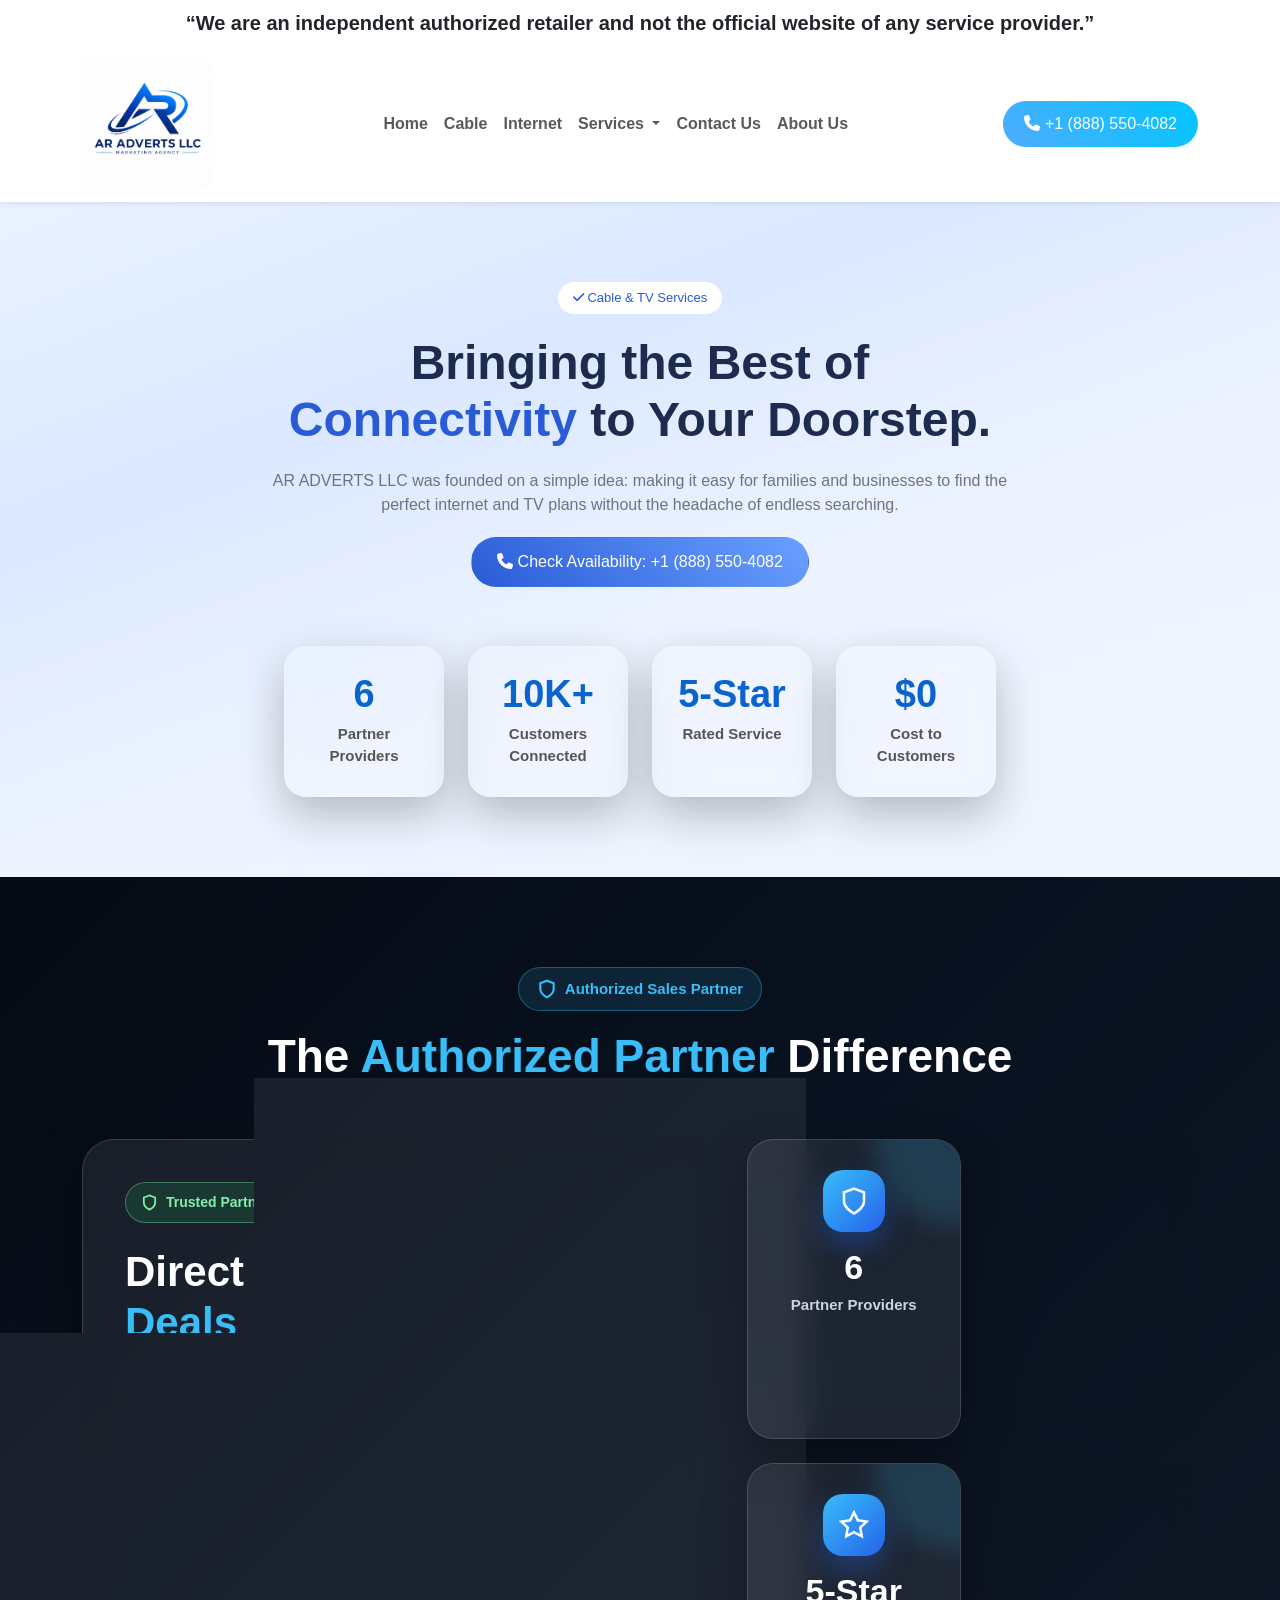
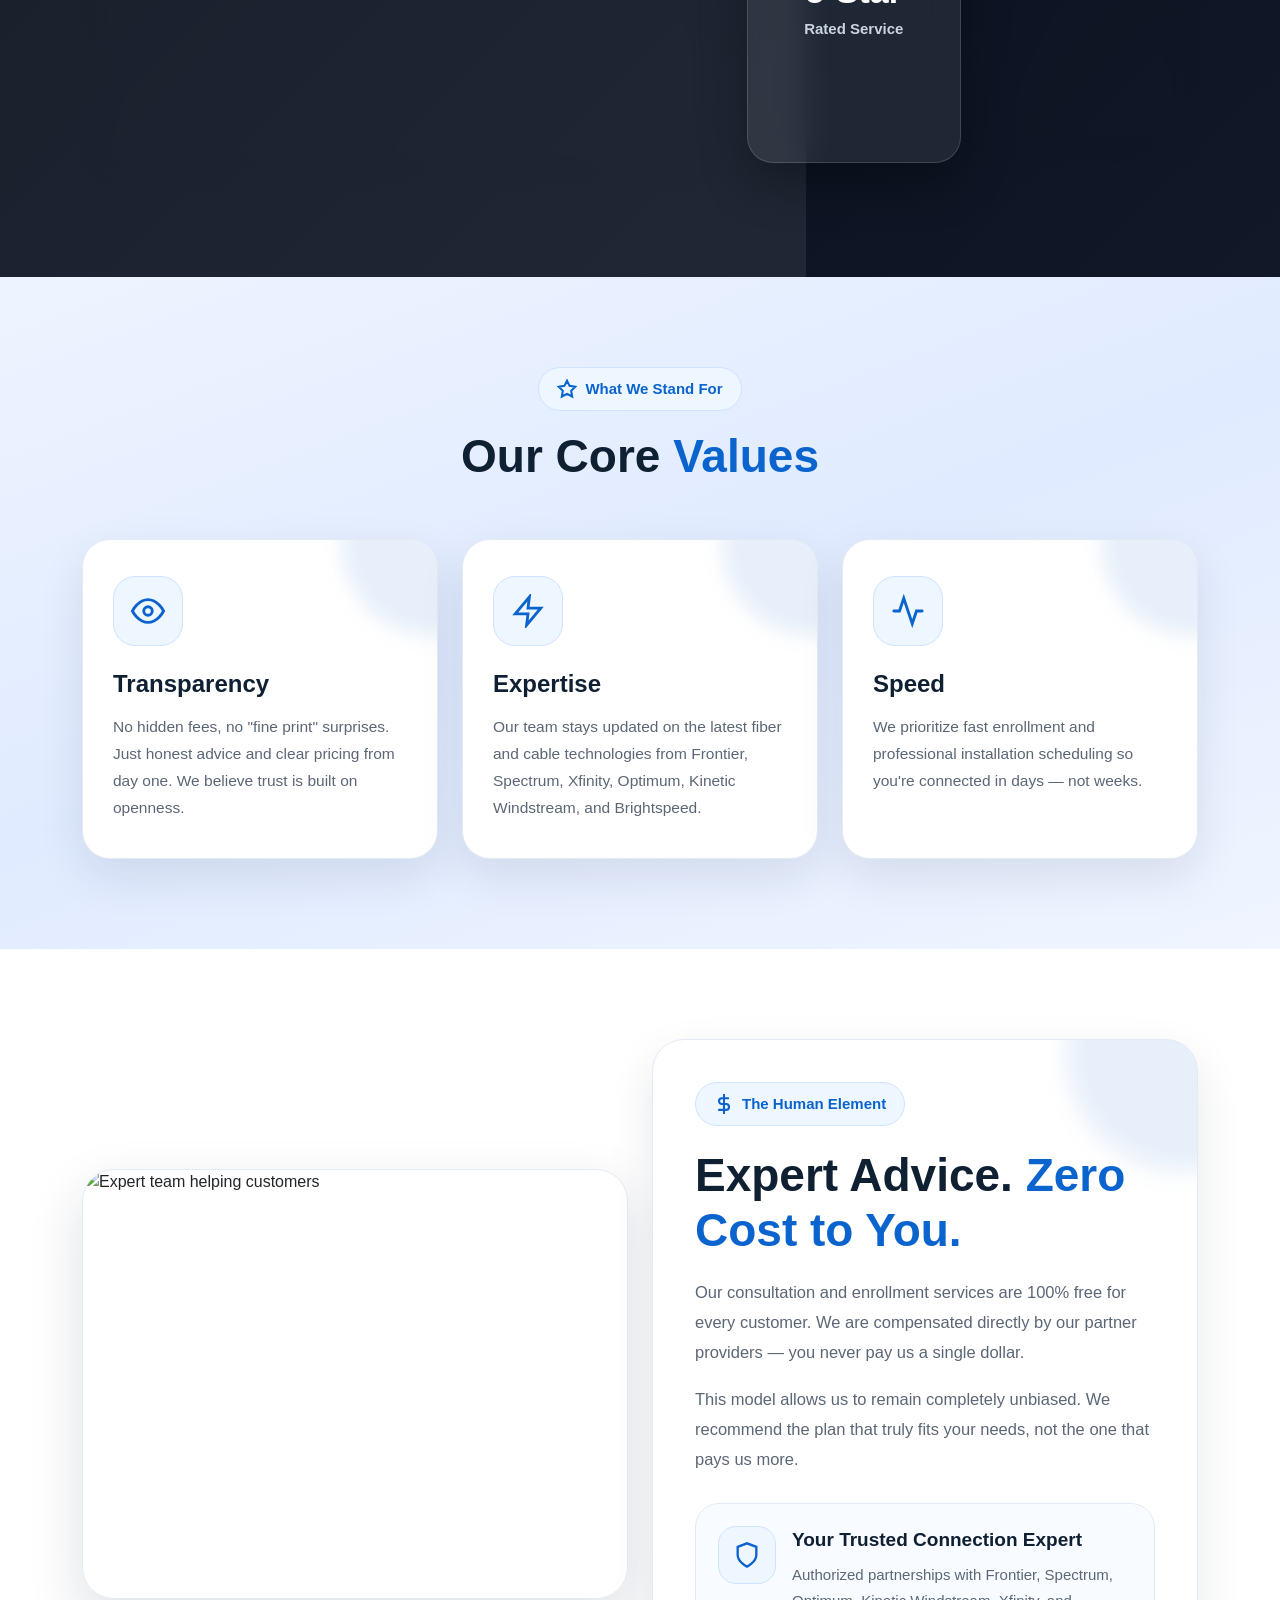
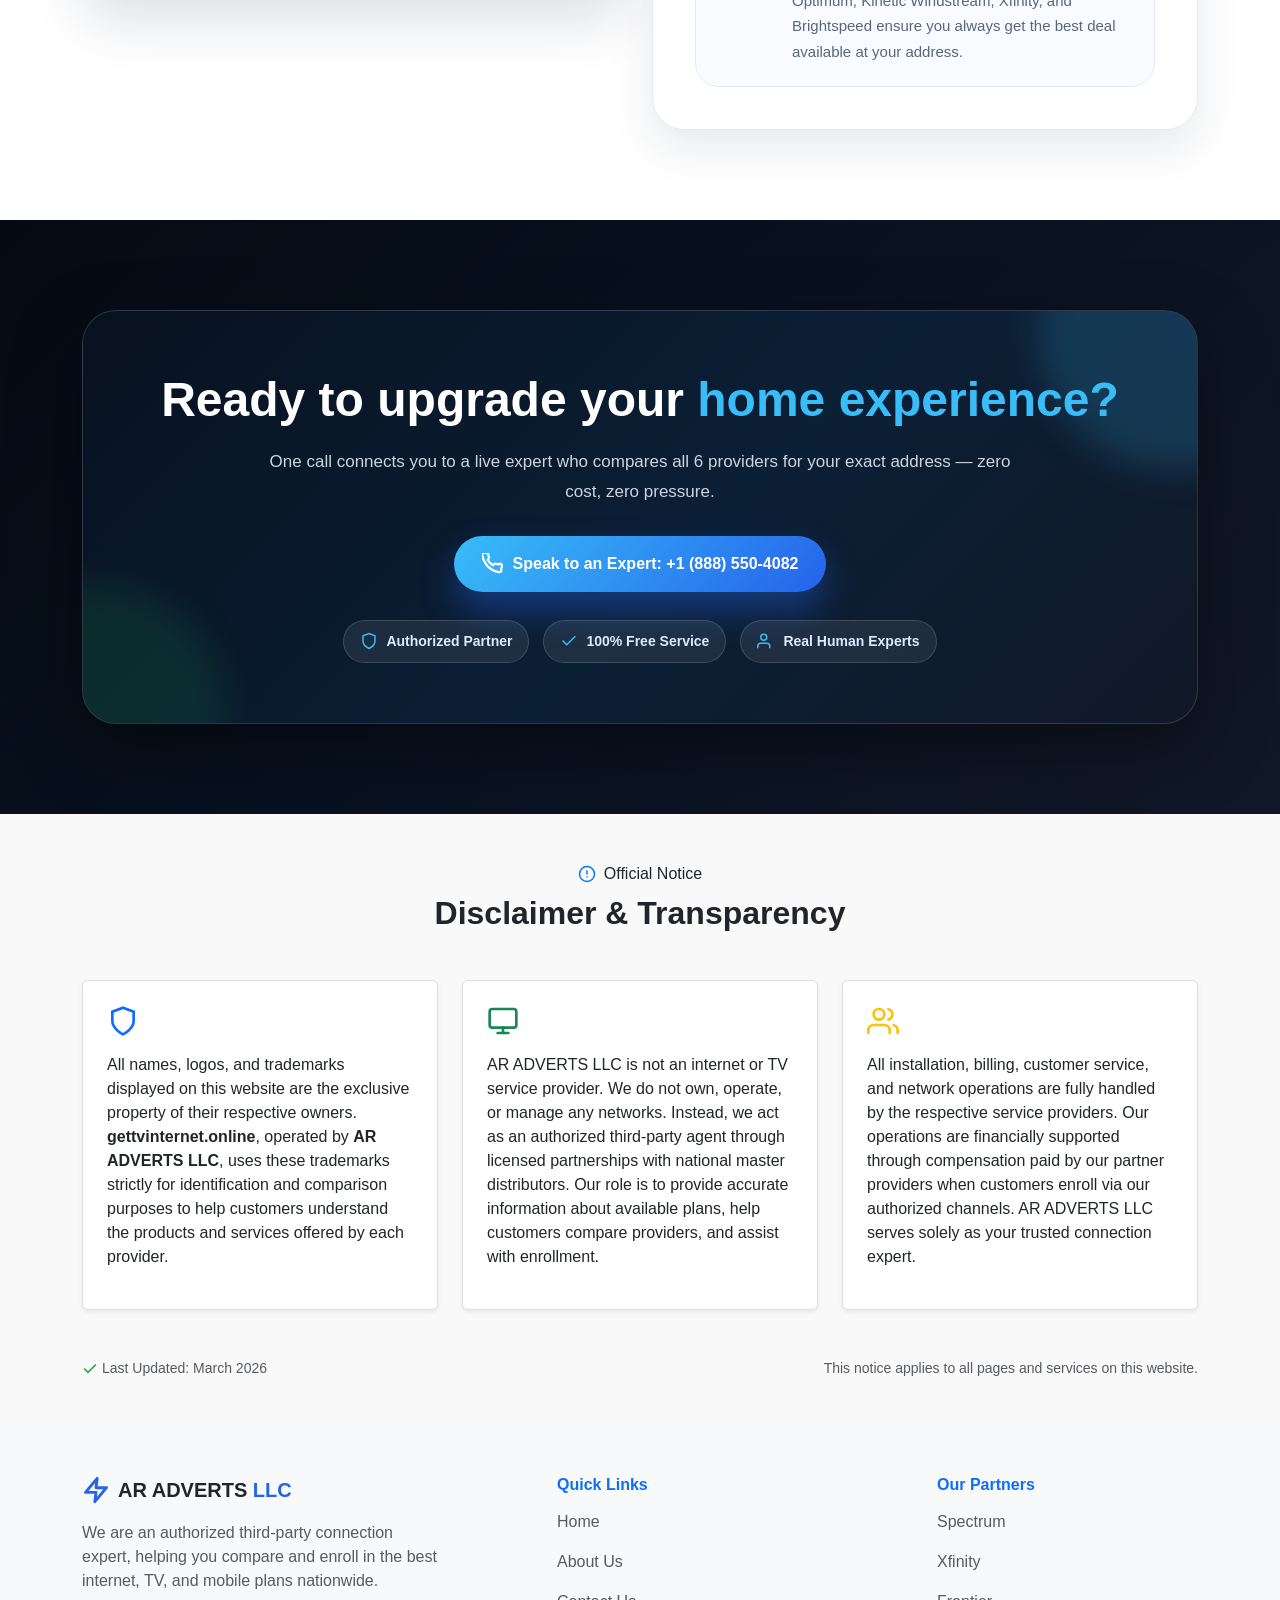
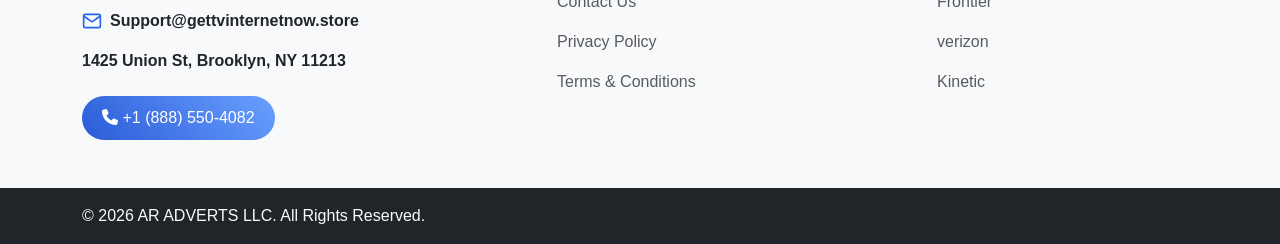
==== commit 7df7b61b: "new up" ====
--- a/about.html
+++ b/about.html
@@ -20,61 +20,7 @@
 <body>
 
 <!-- Navbar -->
-<!-- Overlay -->
-<div id="popupOverlay" style="
-  position: fixed;
-  top: 0;
-  left: 0;
-  width: 100%;
-  height: 100%;
-  background: rgba(0,0,0,0.6);
-  display: none;
-  justify-content: center;
-  align-items: center;
-  z-index: 9999;
-">
-
-  <!-- Popup Box -->
-  <div style="
-    background: white;
-    padding: 25px;
-    border-radius: 12px;
-    text-align: center;
-    width: 300px;
-    box-shadow: 0 5px 20px rgba(0,0,0,0.3);
-    position: relative;
-    font-family: Arial, sans-serif;
-  ">
-
-    <!-- Close Button -->
-    <span onclick="closePopup()" style="
-      position: absolute;
-      top: 10px;
-      right: 15px;
-      cursor: pointer;
-      font-size: 18px;
-      font-weight: bold;
-    ">✖️</span>
-
-    <h3 style="margin-bottom: 10px;">Talk to an Expert!</h3>
-    <p style="font-size: 14px; color: #555;">Call us now for quick support</p>
-
-    <!-- Call Button -->
-    <a href="tel:+18885504082" style="
-      display: inline-block;
-      margin-top: 15px;
-      padding: 10px 20px;
-      background: linear-gradient(45deg, #4facfe, #00c6ff);
-      color: white;
-      text-decoration: none;
-      border-radius: 6px;
-      font-weight: bold;
-    ">
-      📞 Call Now
-    </a>
-
-  </div>
-</div>
+
 
 <div class="fw-bold fs-5 py-2 text-center">
   “We are an independent authorized retailer and not the official website of any service provider.”
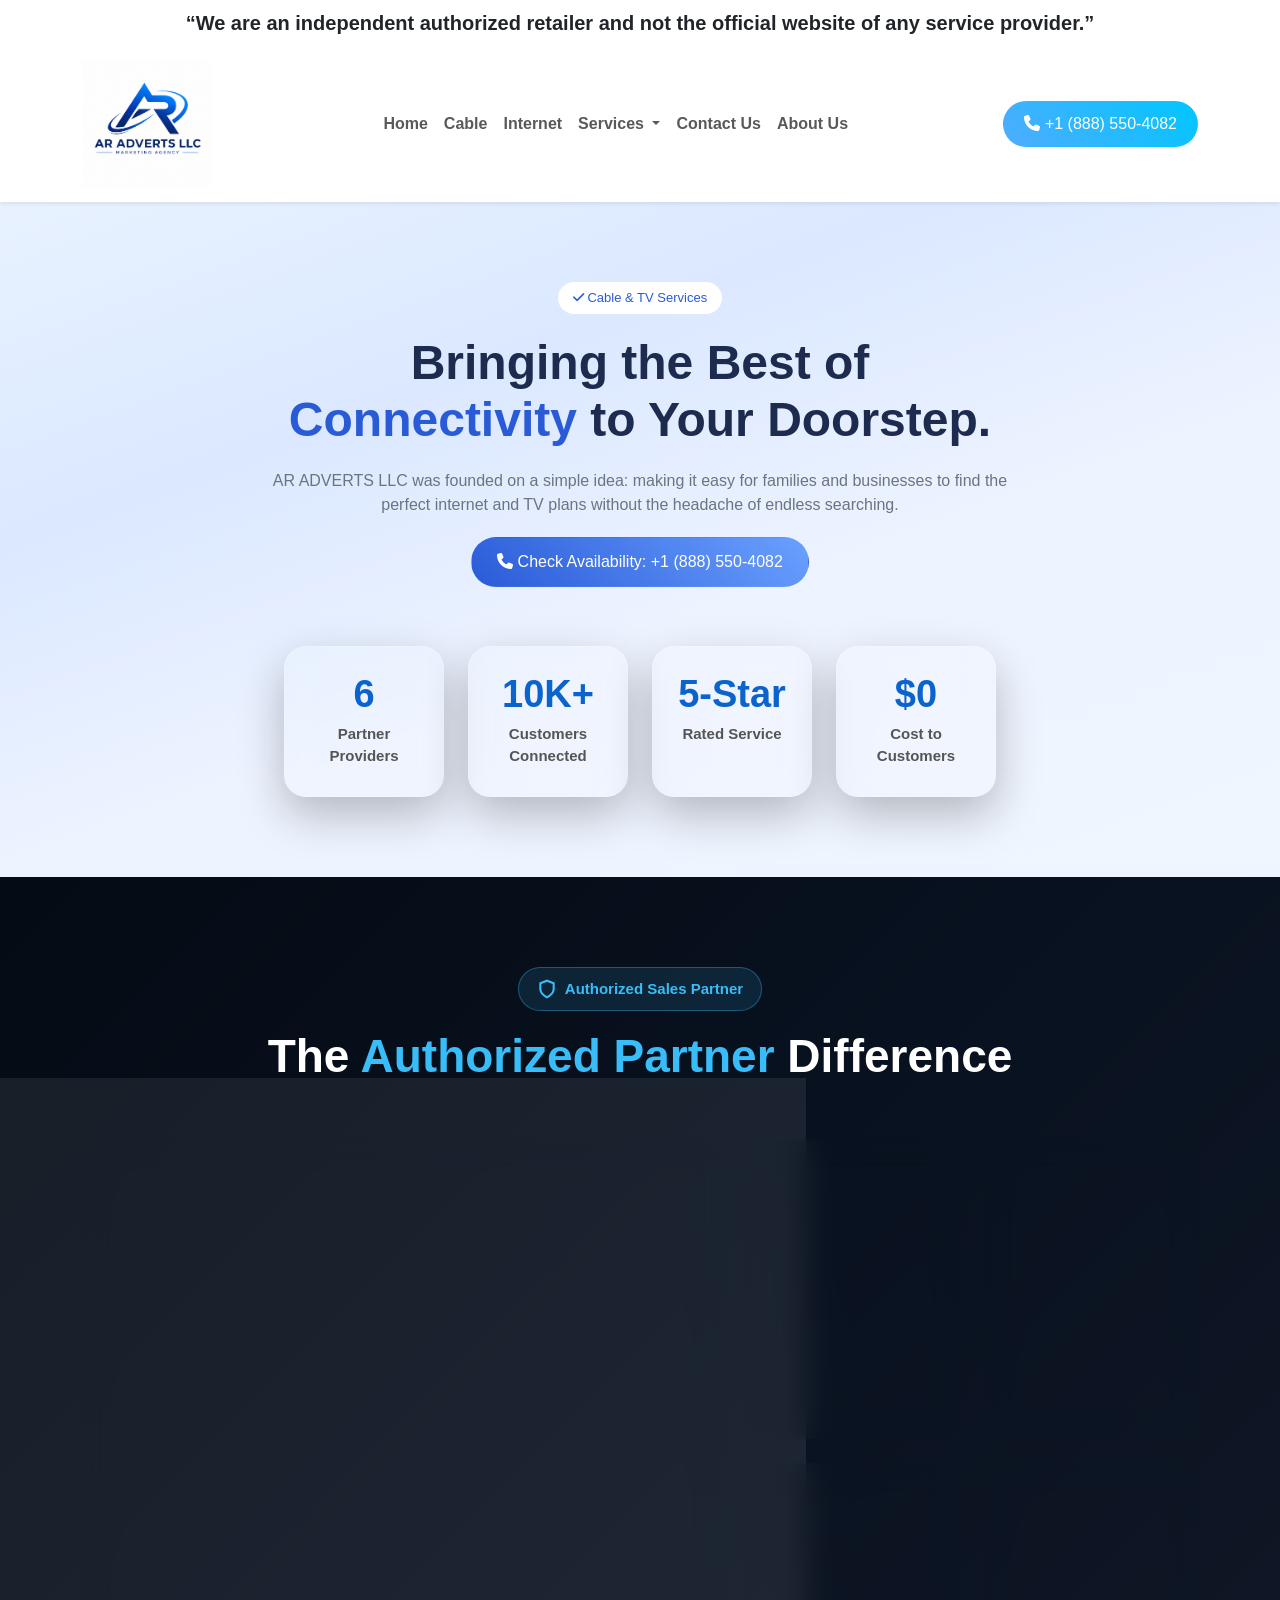
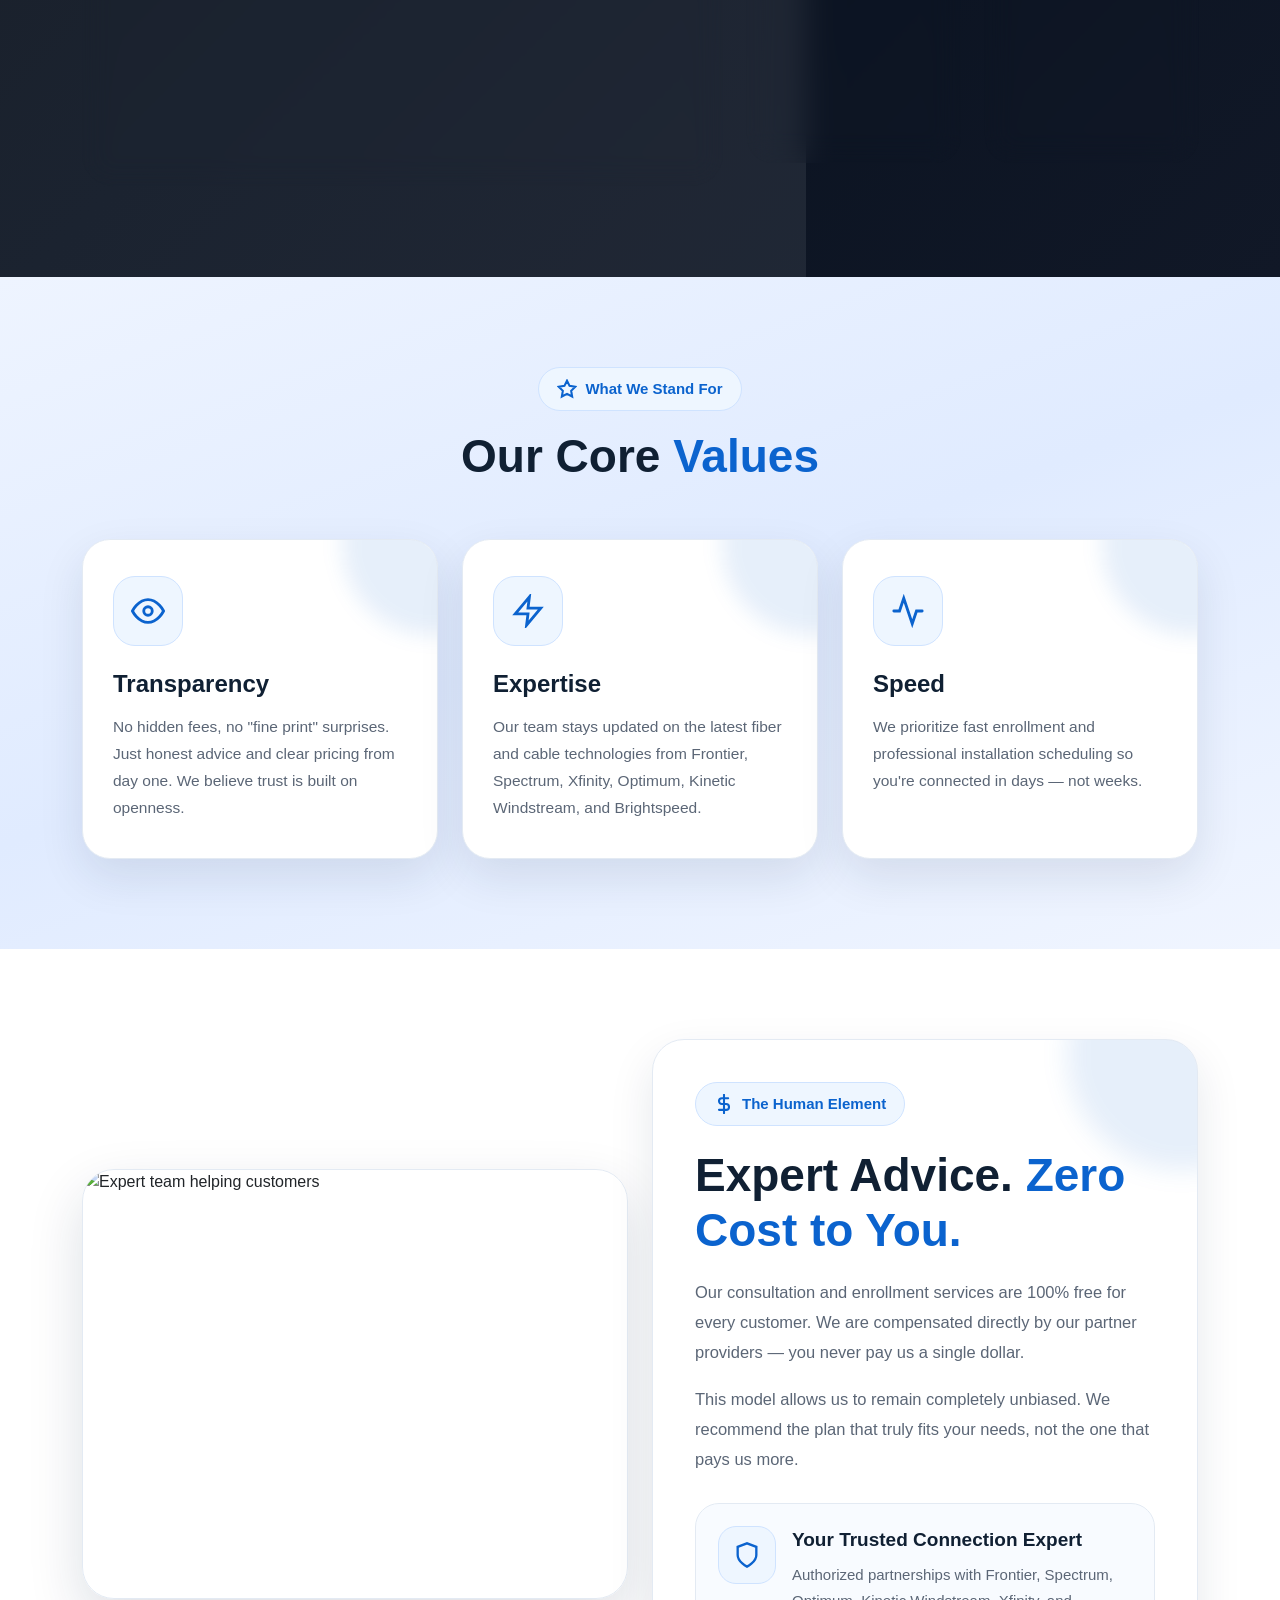
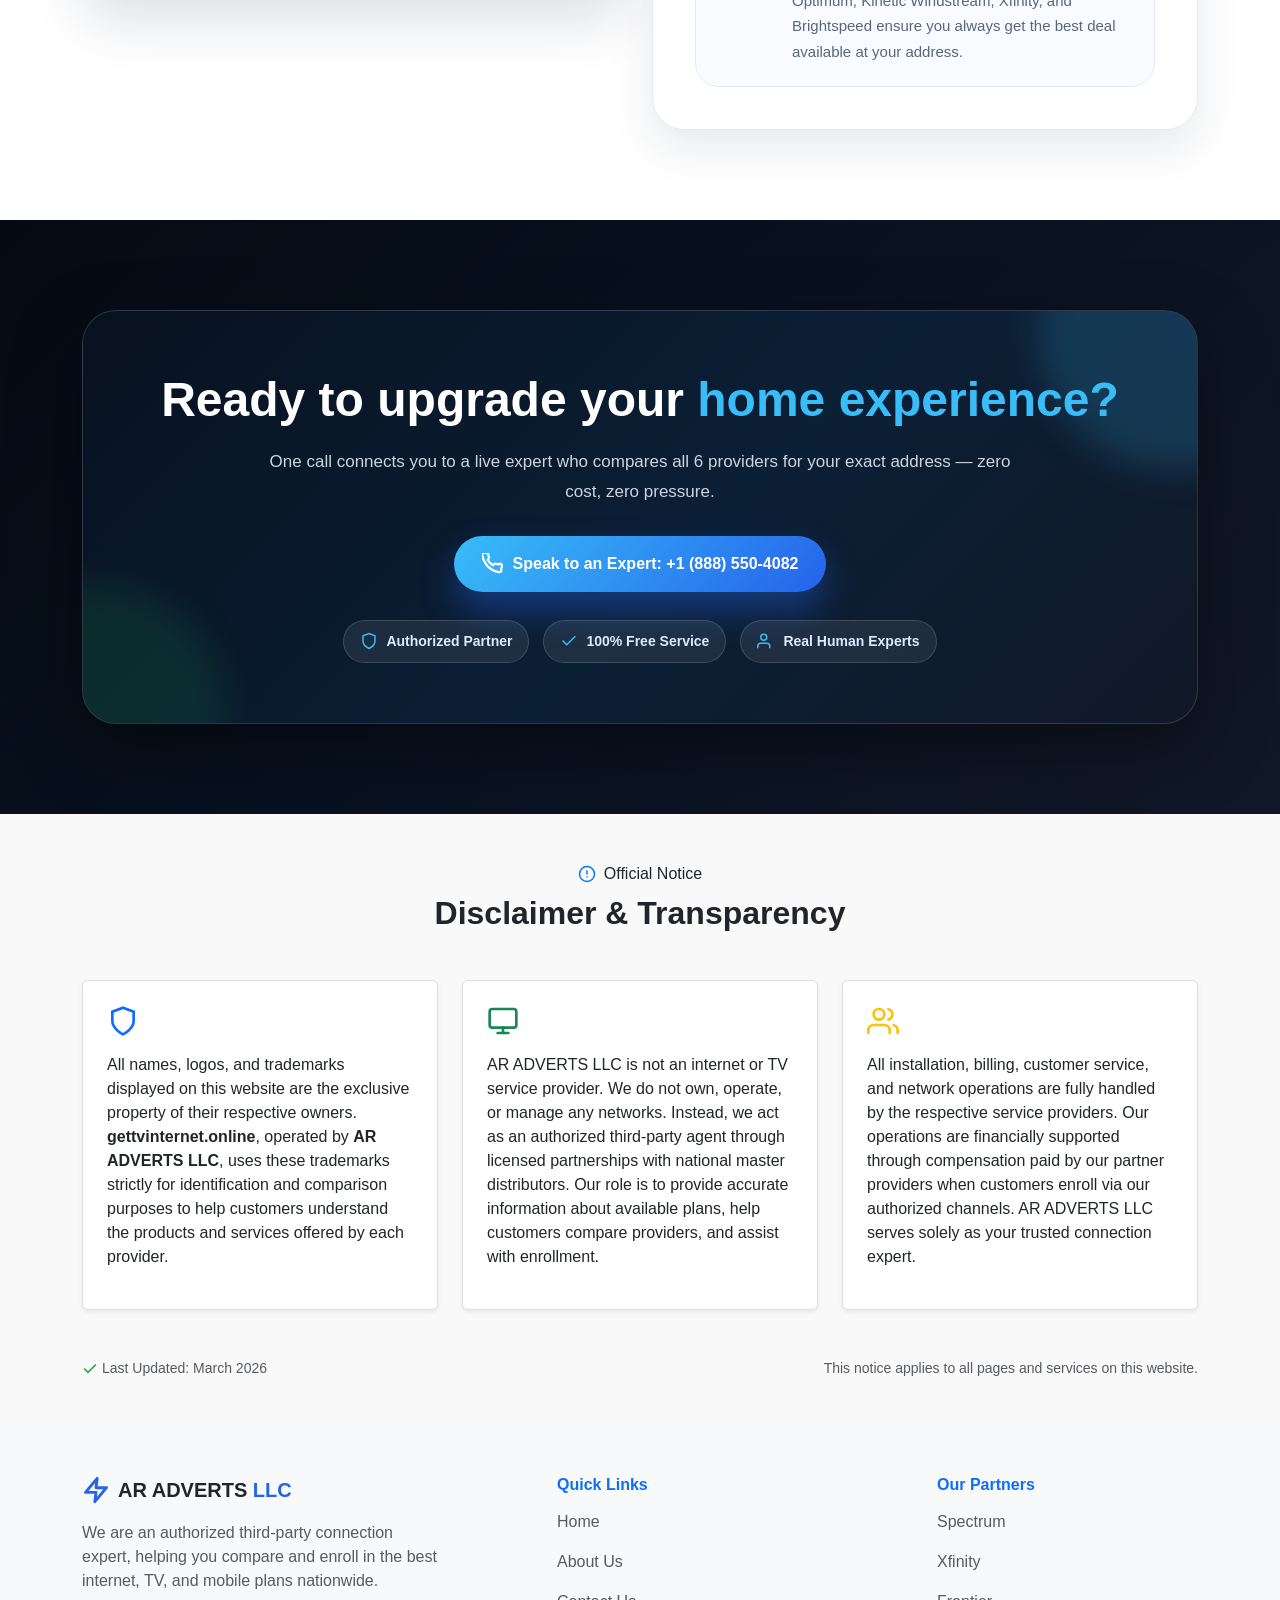
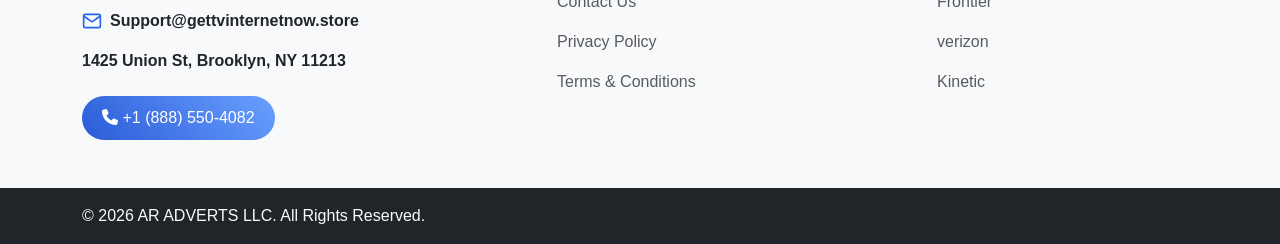
==== commit 304e778e: "new update" ====
--- a/about.html
+++ b/about.html
@@ -4,6 +4,15 @@
     <meta charset="UTF-8">
     <meta name="viewport" content="width=device-width, initial-scale=1.0">
     <title>AR ADVERTS LLC</title>
+<!-- Google tag (gtag.js) -->
+<script async src="https://www.googletagmanager.com/gtag/js?id=AW-18141696121"></script>
+<script>
+  window.dataLayer = window.dataLayer || [];
+  function gtag(){dataLayer.push(arguments);}
+  gtag('js', new Date());
+
+  gtag('config', 'AW-18141696121');
+</script>
 
     <!-- Bootstrap -->
     <link href="https://cdn.jsdelivr.net/npm/bootstrap@5.3.0/dist/css/bootstrap.min.css" rel="stylesheet">
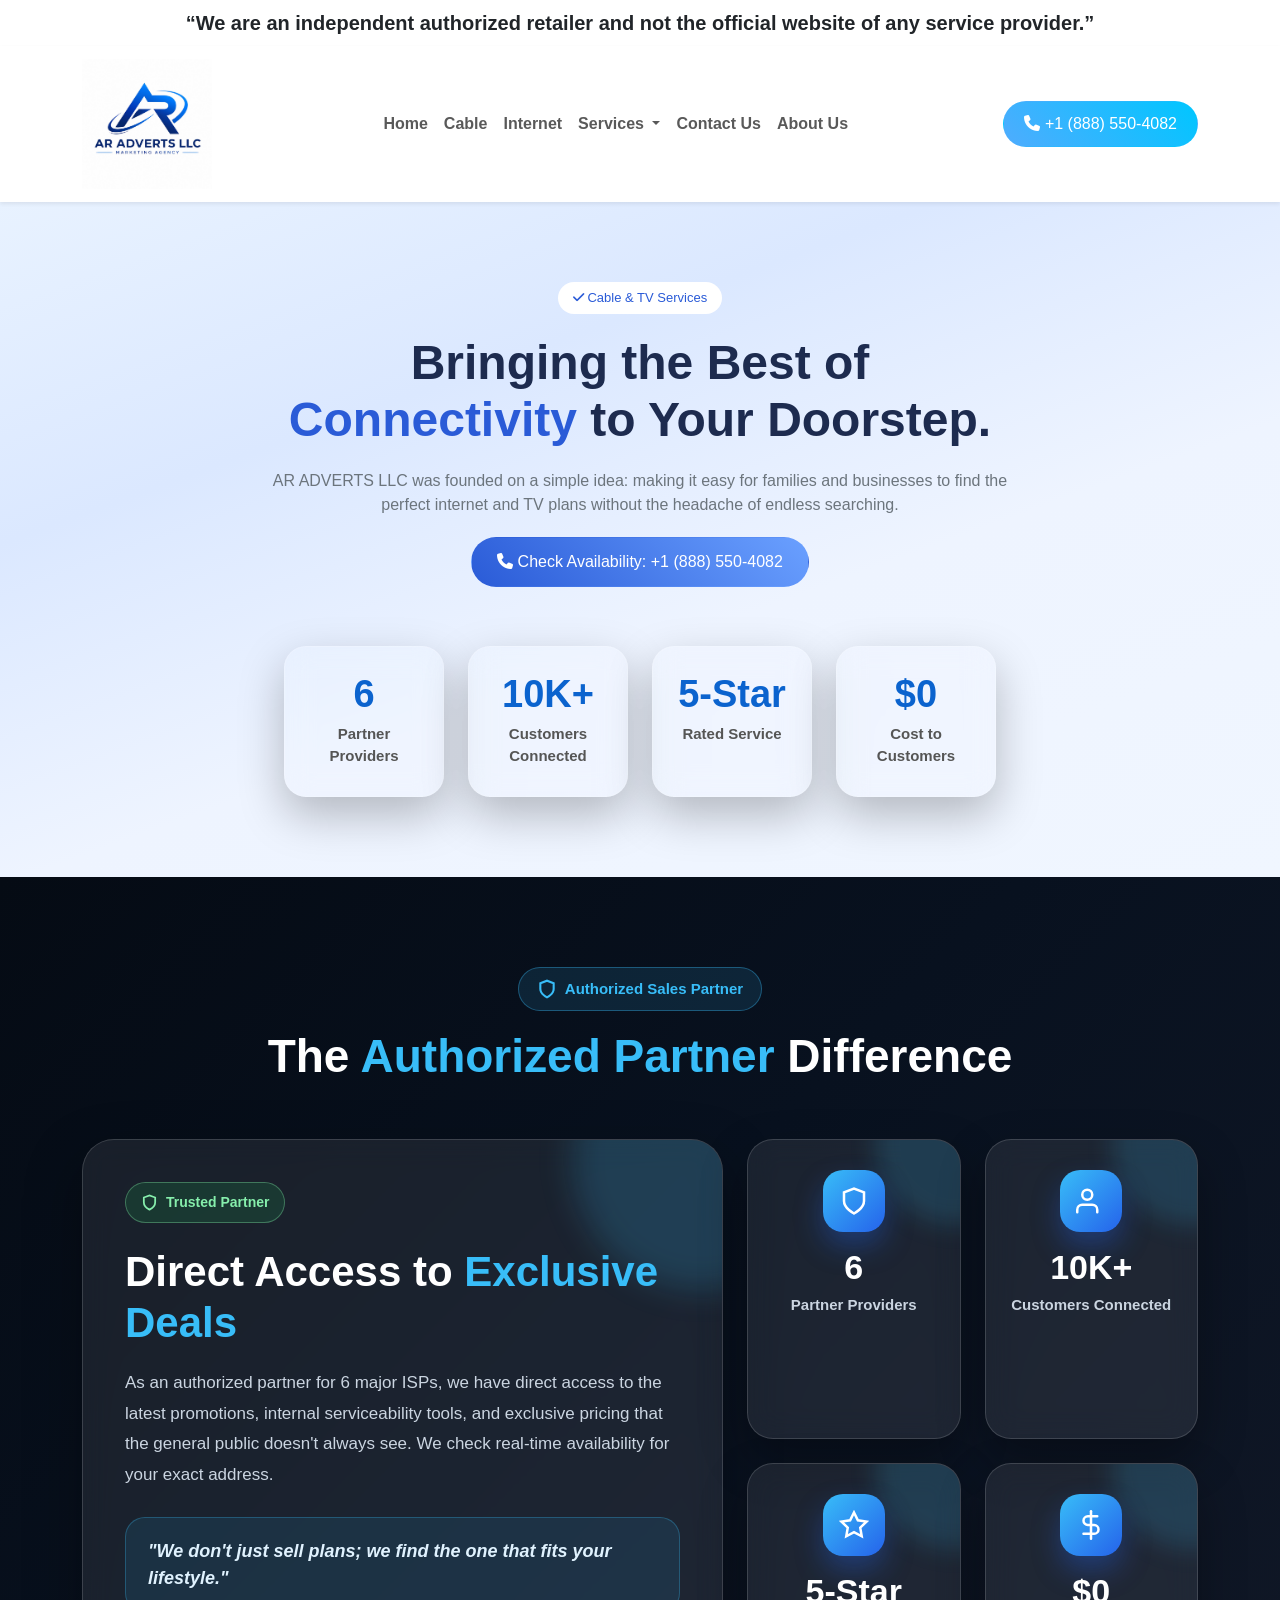
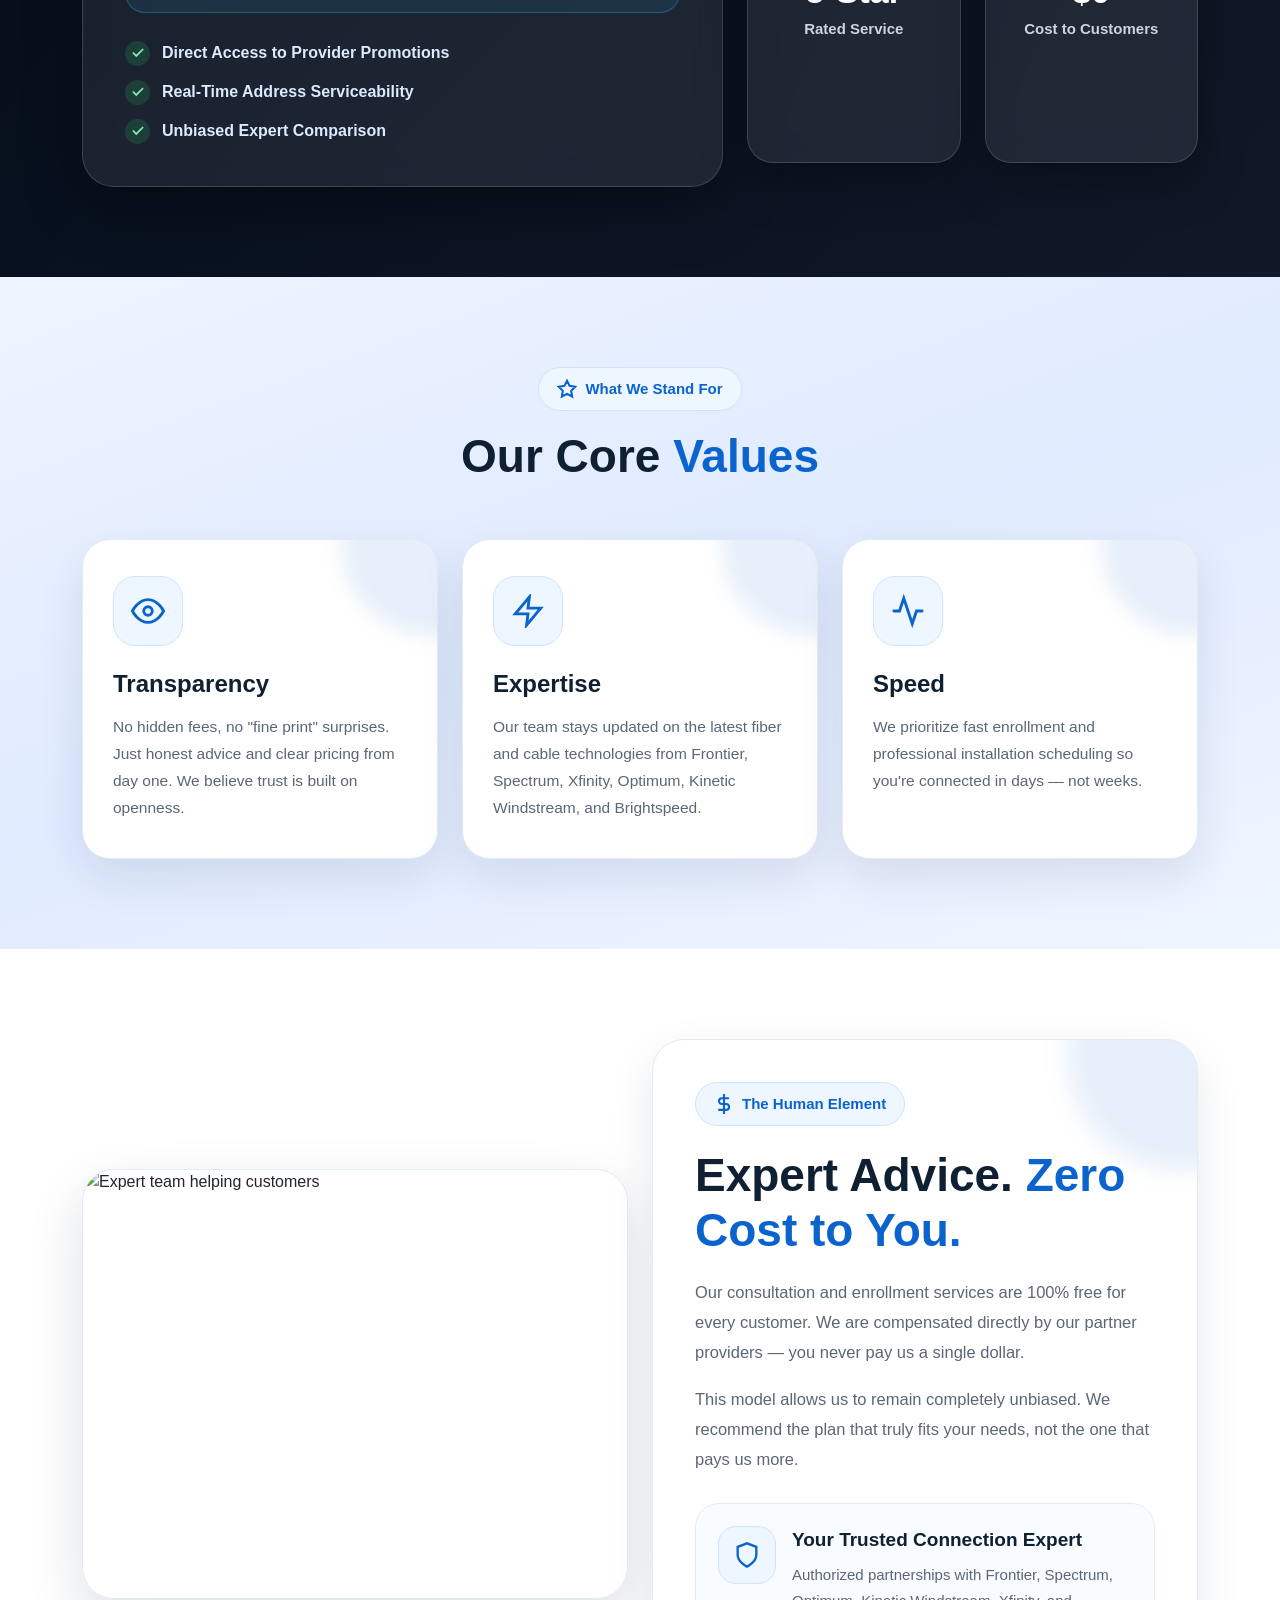
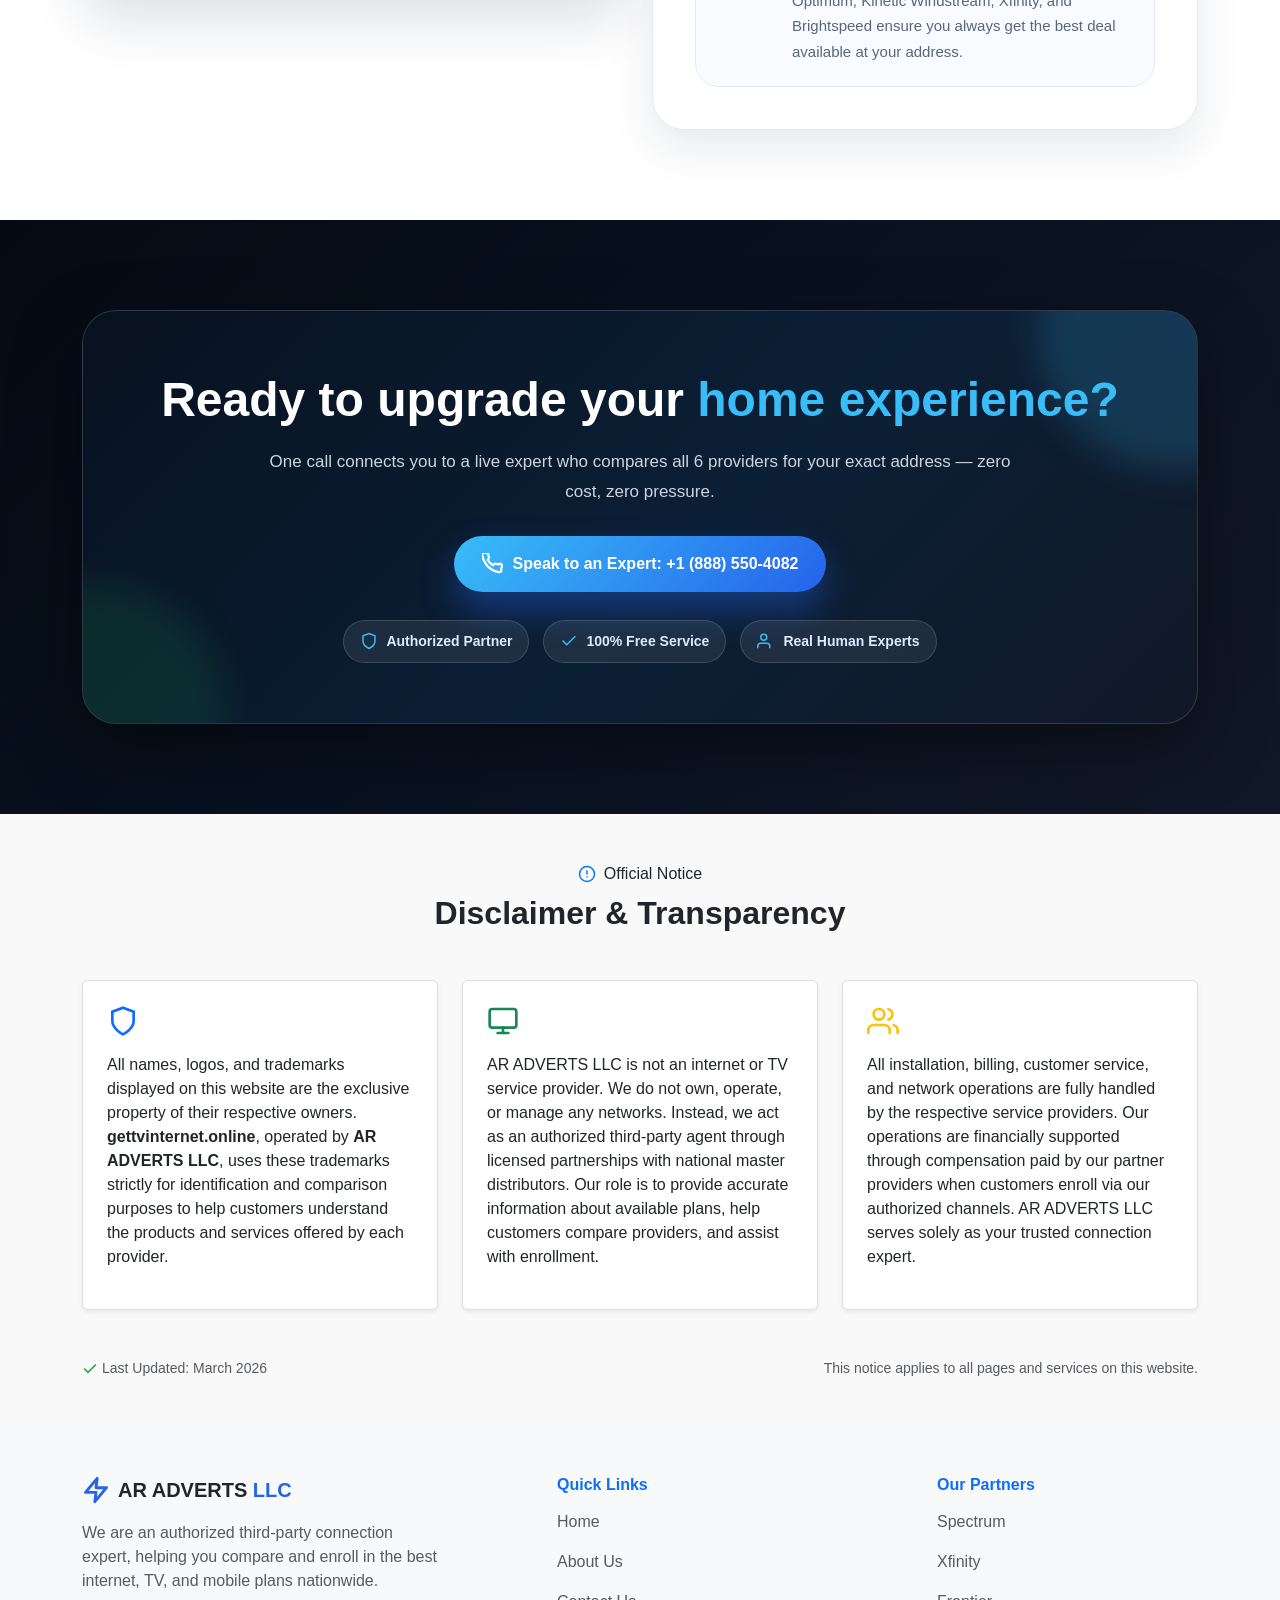
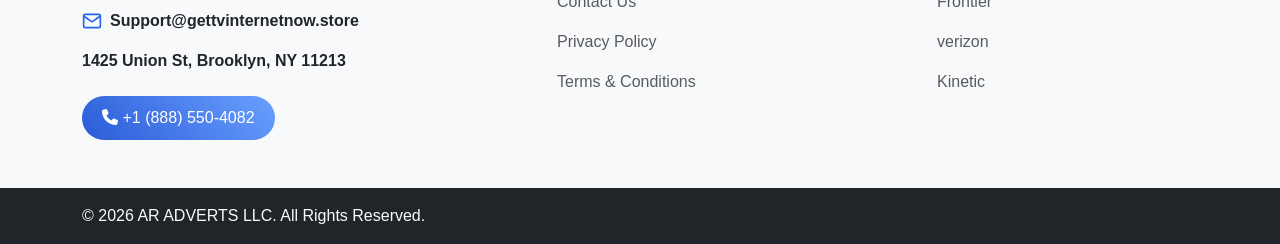
==== commit 801088d5: "new update" ====
--- a/about.html
+++ b/about.html
@@ -12,6 +12,51 @@
   gtag('js', new Date());
 
   gtag('config', 'AW-18141696121');
+</script>
+<!-- Google Tag Manager (noscript) -->
+<noscript><iframe src="https://www.googletagmanager.com/ns.html?id=GTM-TQG388PW"
+height="0" width="0" style="display:none;visibility:hidden"></iframe></noscript>
+<!-- End Google Tag Manager (noscript) -->
+<!-- Google Tag Manager -->
+<script>(function(w,d,s,l,i){w[l]=w[l]||[];w[l].push({'gtm.start':
+new Date().getTime(),event:'gtm.js'});var f=d.getElementsByTagName(s)[0],
+j=d.createElement(s),dl=l!='dataLayer'?'&l='+l:'';j.async=true;j.src=
+'https://www.googletagmanager.com/gtm.js?id='+i+dl;f.parentNode.insertBefore(j,f);
+})(window,document,'script','dataLayer','GTM-TQG388PW');</script>
+<!-- End Google Tag Manager -->
+<script>
+function gtag_report_conversion(url) {
+  var callback = function () {
+    if (typeof(url) != 'undefined') {
+      window.location = url;
+    }
+  };
+  gtag('event', 'conversion', {
+      'send_to': 'AW-18141696121/JoPcCKj8gKgcEPmg0cpD',
+      'value': 1.0,
+      'currency': 'USD',
+      'event_callback': callback
+  });
+  return false;
+}
+</script>
+<!-- Event snippet for Page view conversion page
+In your html page, add the snippet and call gtag_report_conversion when someone clicks on the chosen link or button. -->
+<script>
+function gtag_report_conversion(url) {
+  var callback = function () {
+    if (typeof(url) != 'undefined') {
+      window.location = url;
+    }
+  };
+  gtag('event', 'conversion', {
+      'send_to': 'AW-18141696121/JoPcCKj8gKgcEPmg0cpD',
+      'value': 1.0,
+      'currency': 'USD',
+      'event_callback': callback
+  });
+  return false;
+}
 </script>
 
     <!-- Bootstrap -->
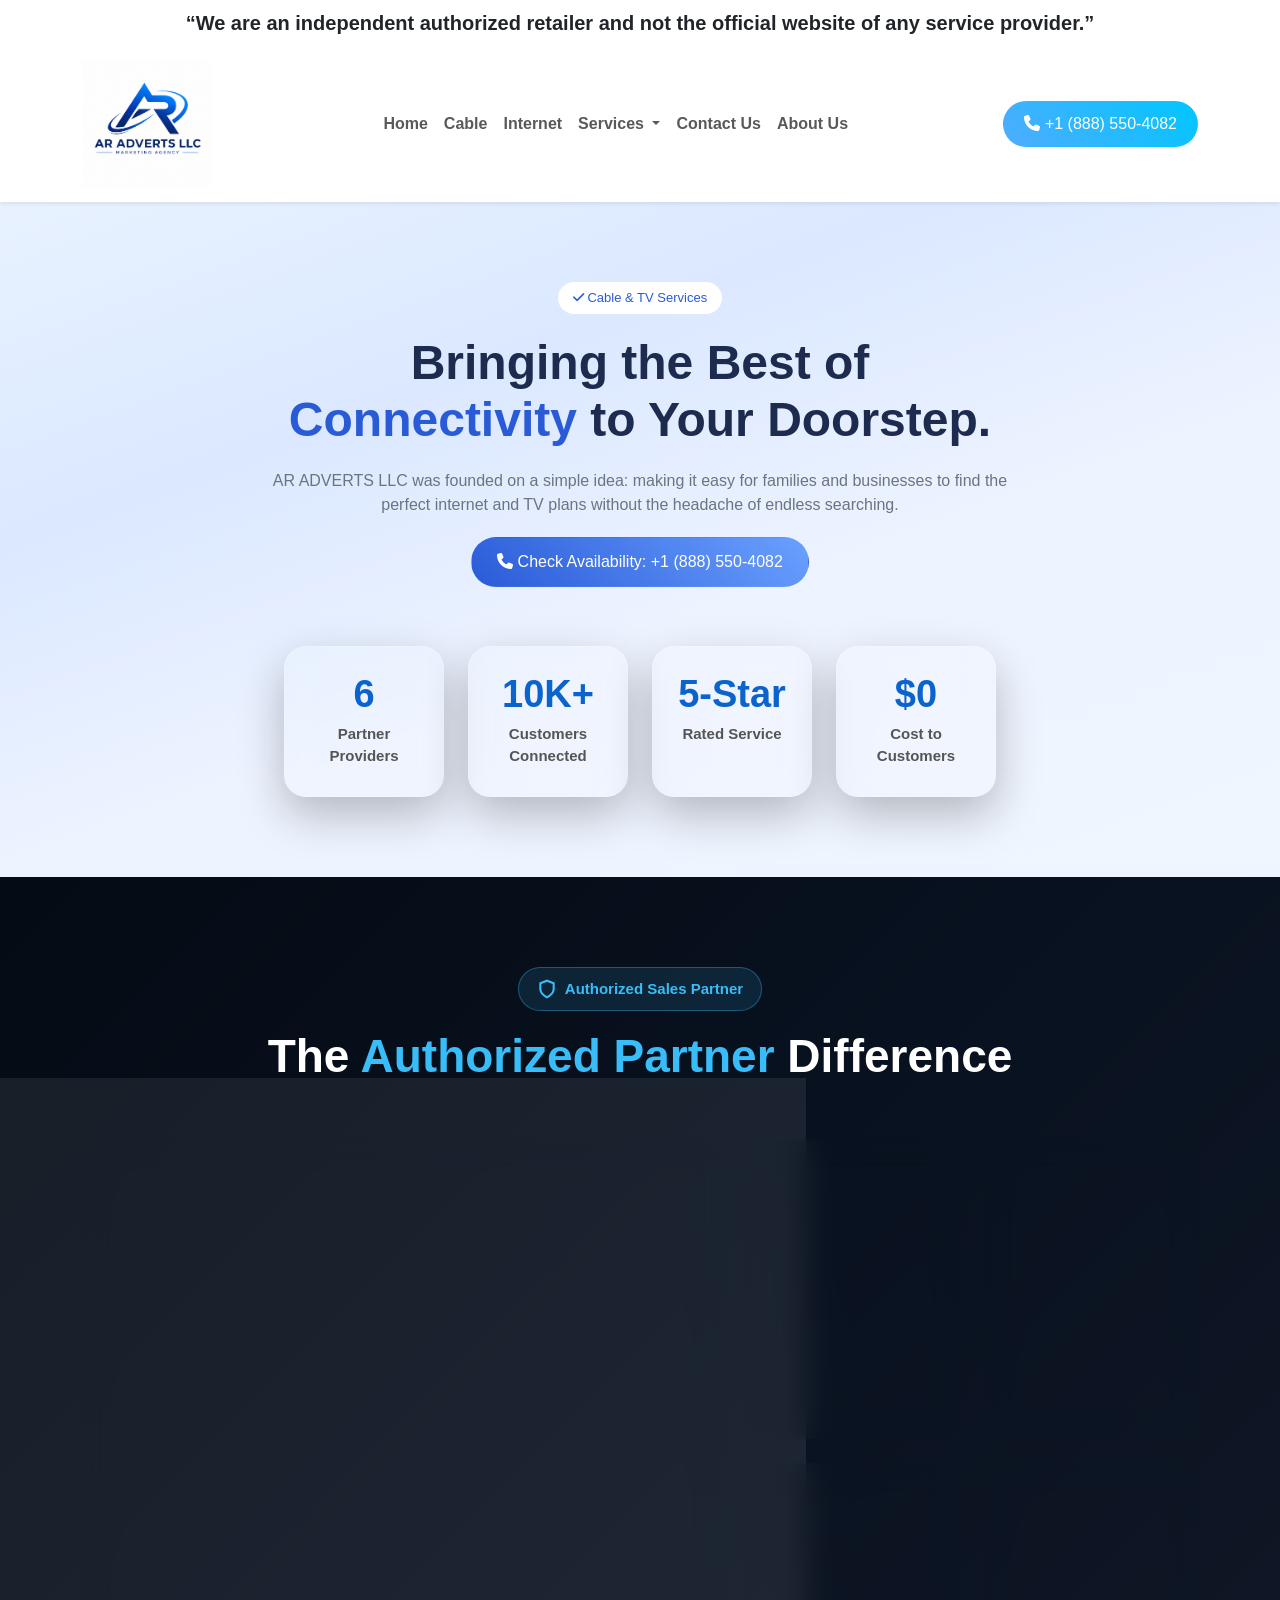
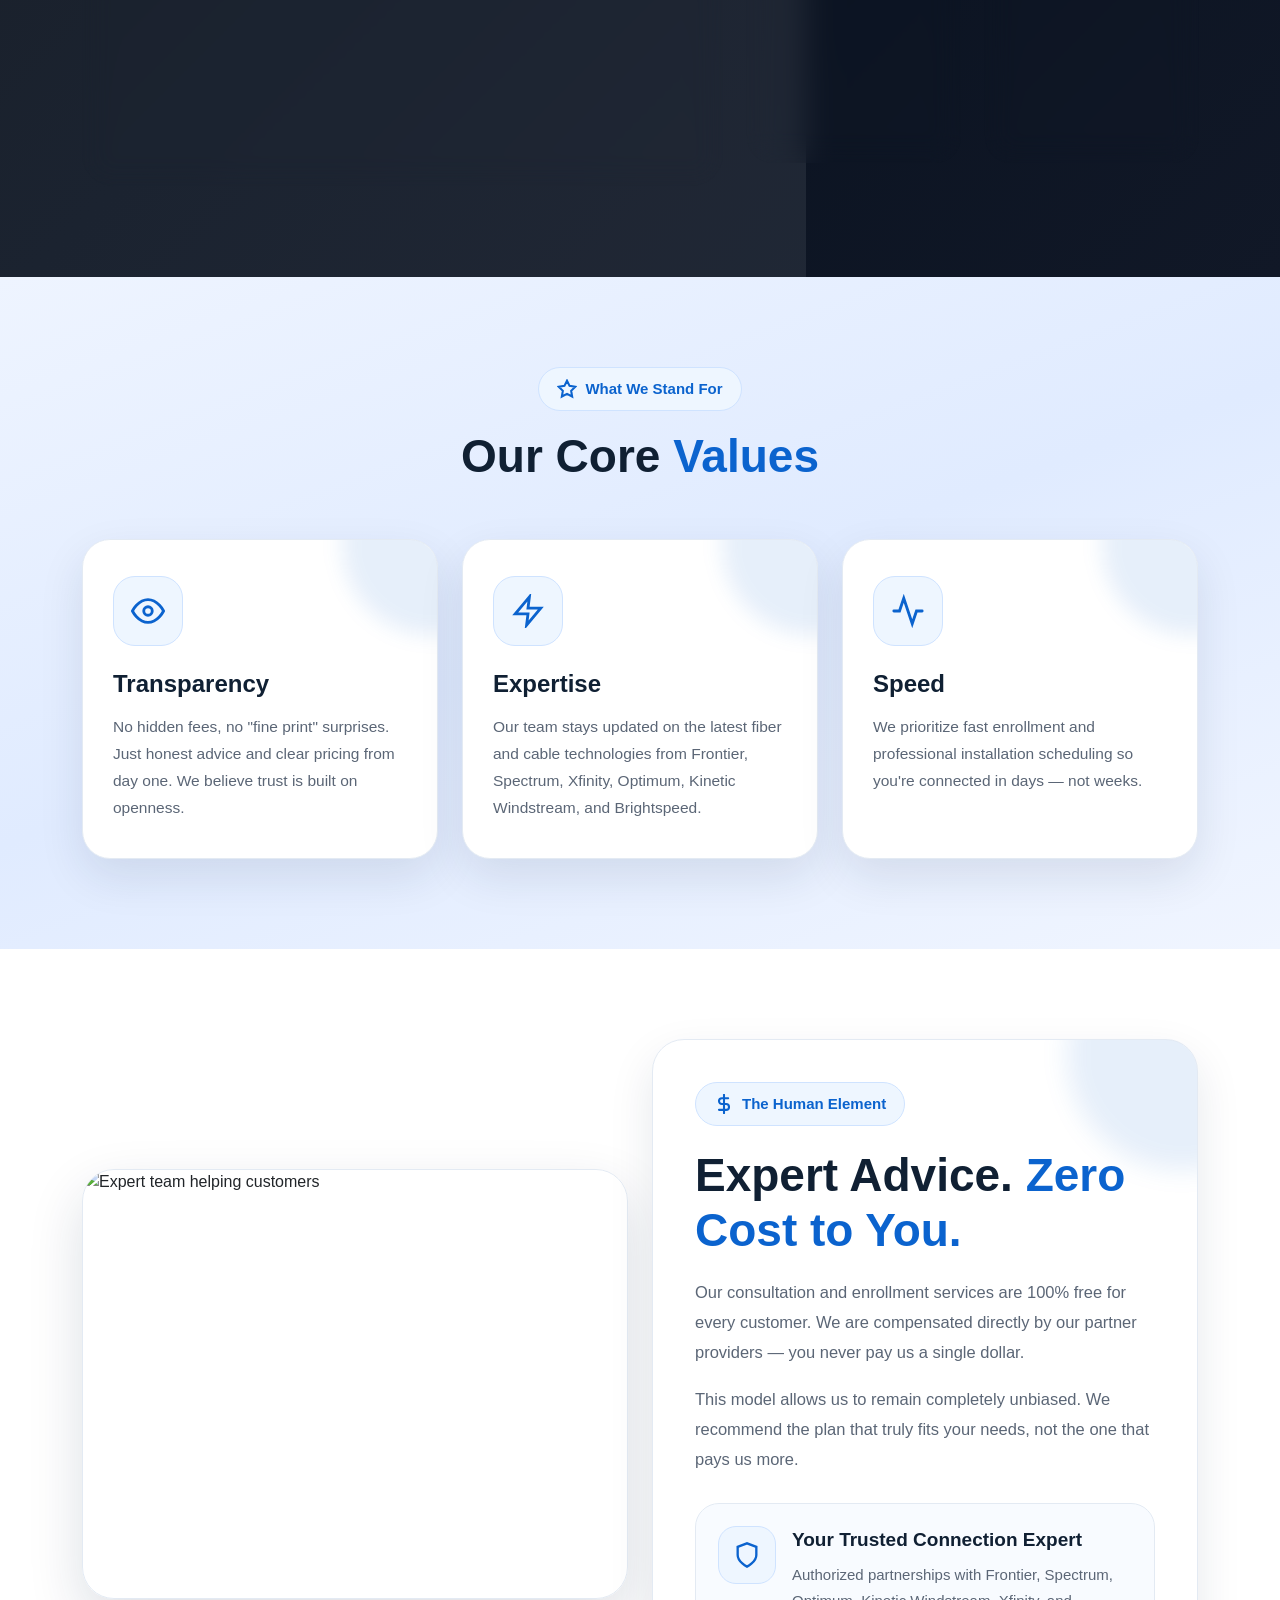
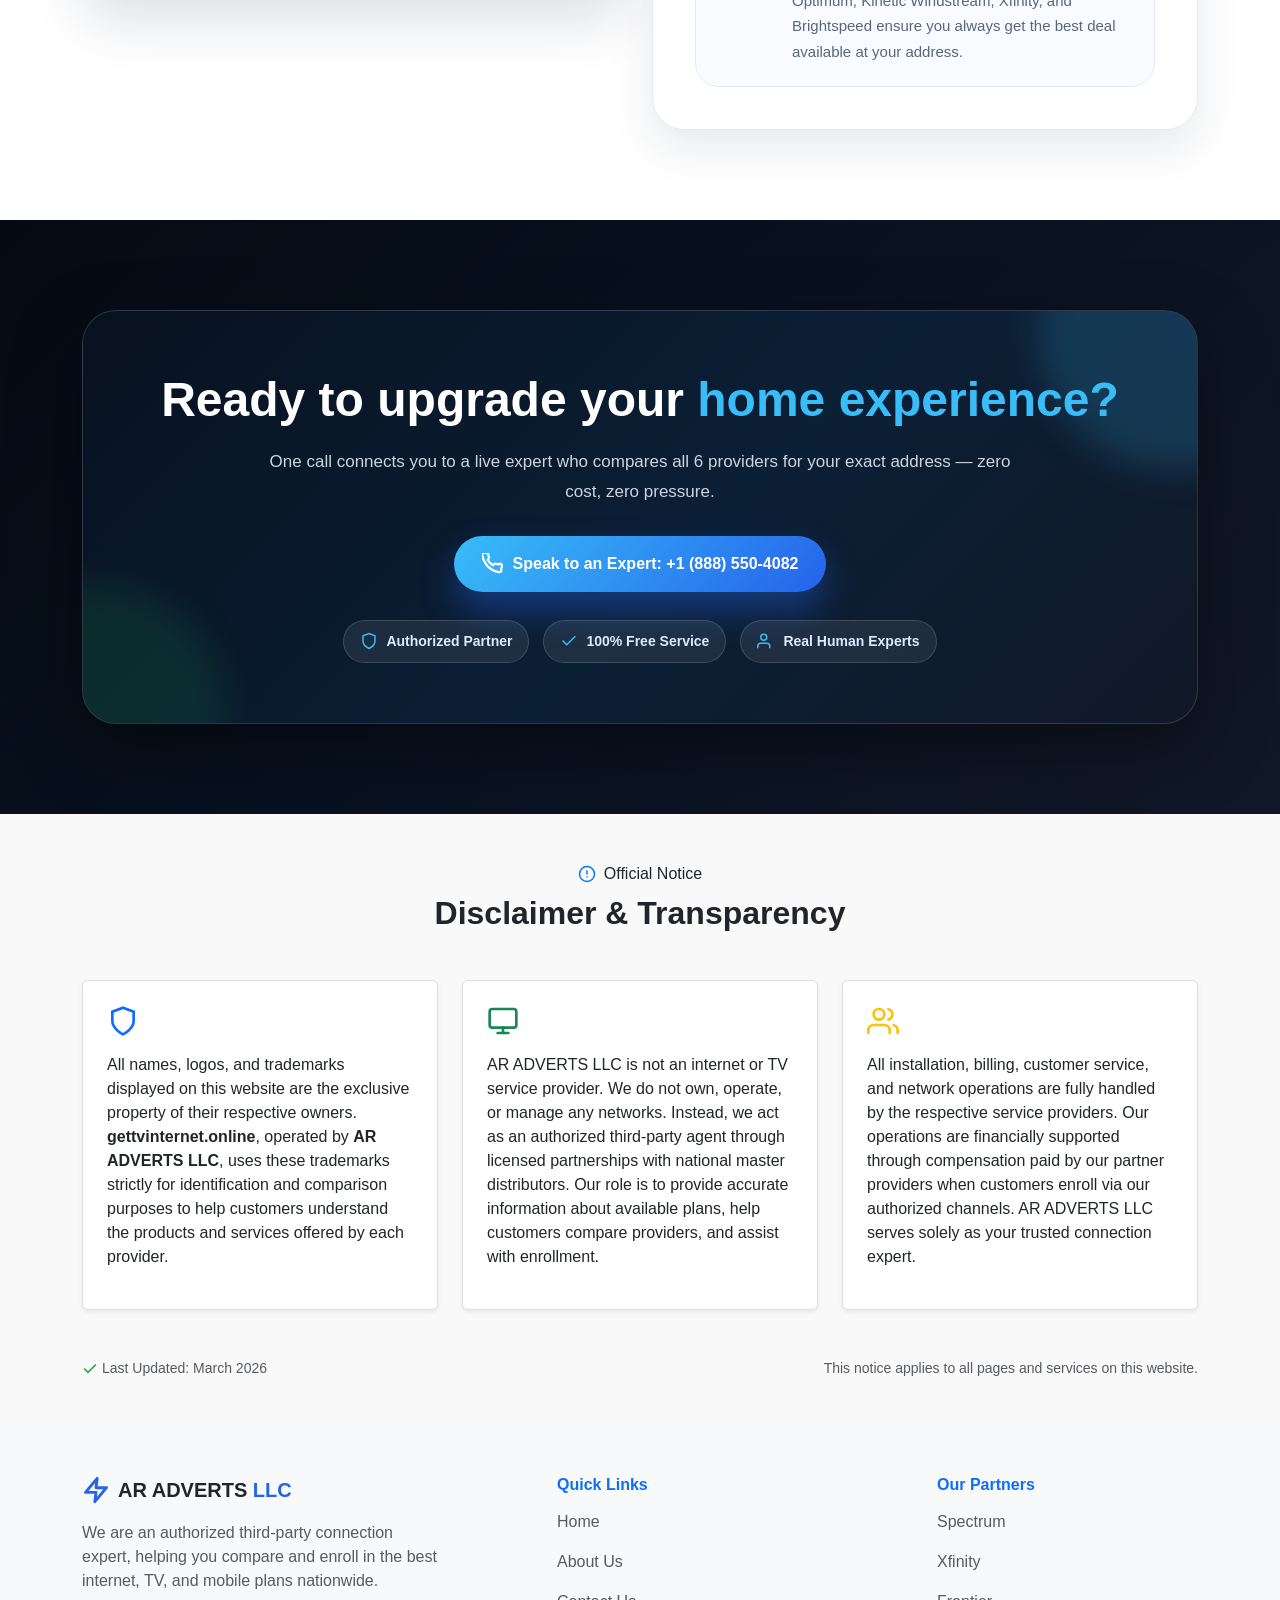
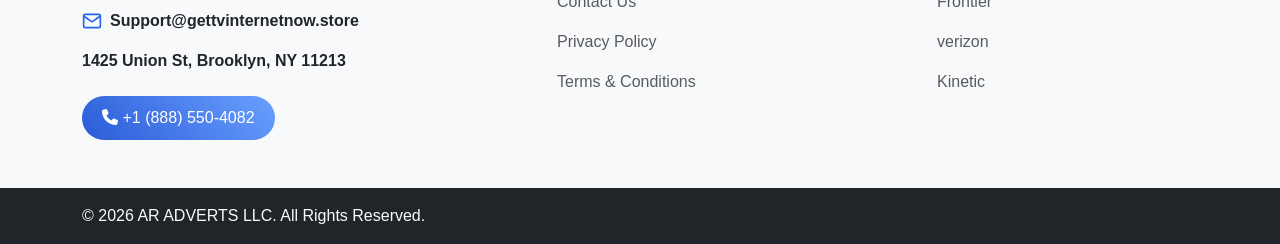
==== commit 5c2afc8e: "new update" ====
--- a/about.html
+++ b/about.html
@@ -12,6 +12,21 @@
   gtag('js', new Date());
 
   gtag('config', 'AW-18141696121');
+</script><!-- Event snippet for Click on call button conversion page
+In your html page, add the snippet and call gtag_report_conversion when someone clicks on the chosen link or button. -->
+<script>
+function gtag_report_conversion(url) {
+  var callback = function () {
+    if (typeof(url) != 'undefined') {
+      window.location = url;
+    }
+  };
+  gtag('event', 'conversion', {
+      'send_to': 'AW-18141696121/rLj6CM21tagcEPmg0cpD',
+      'event_callback': callback
+  });
+  return false;
+}
 </script>
 <!-- Google Tag Manager (noscript) -->
 <noscript><iframe src="https://www.googletagmanager.com/ns.html?id=GTM-TQG388PW"
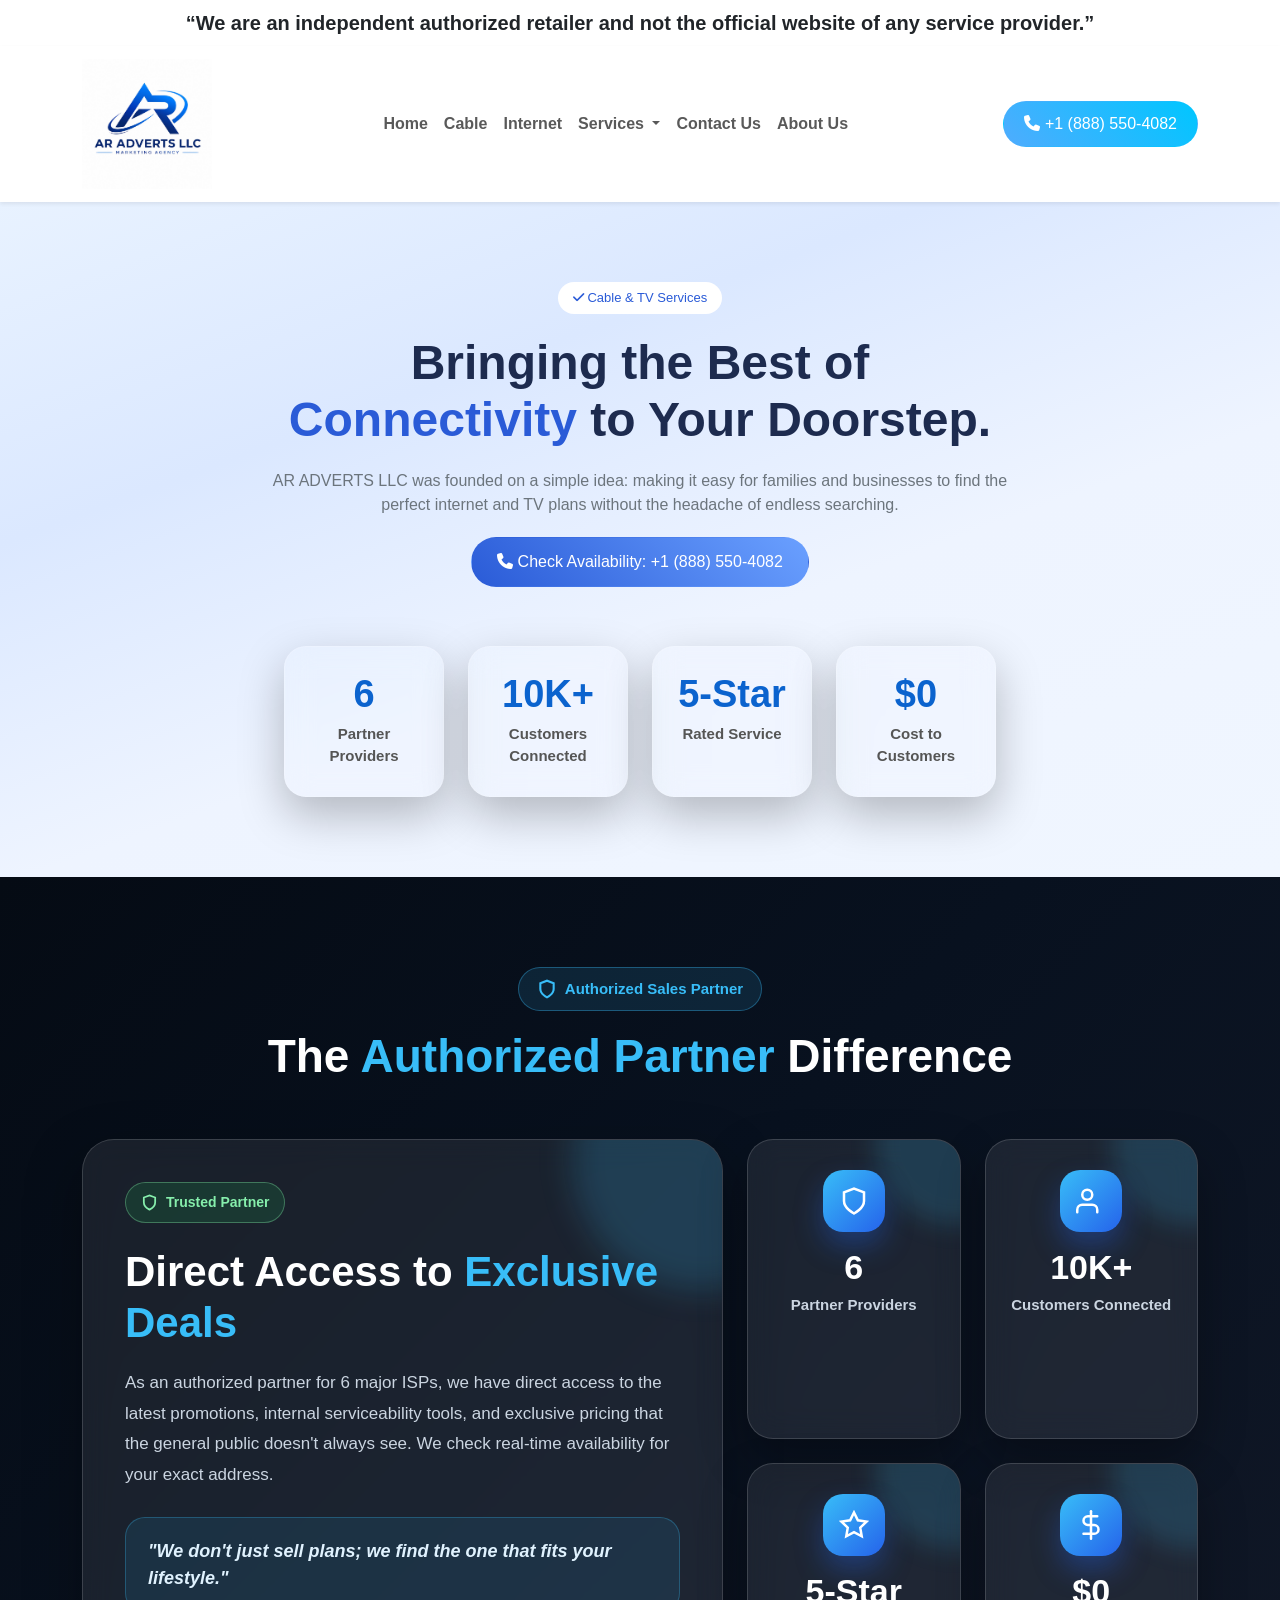
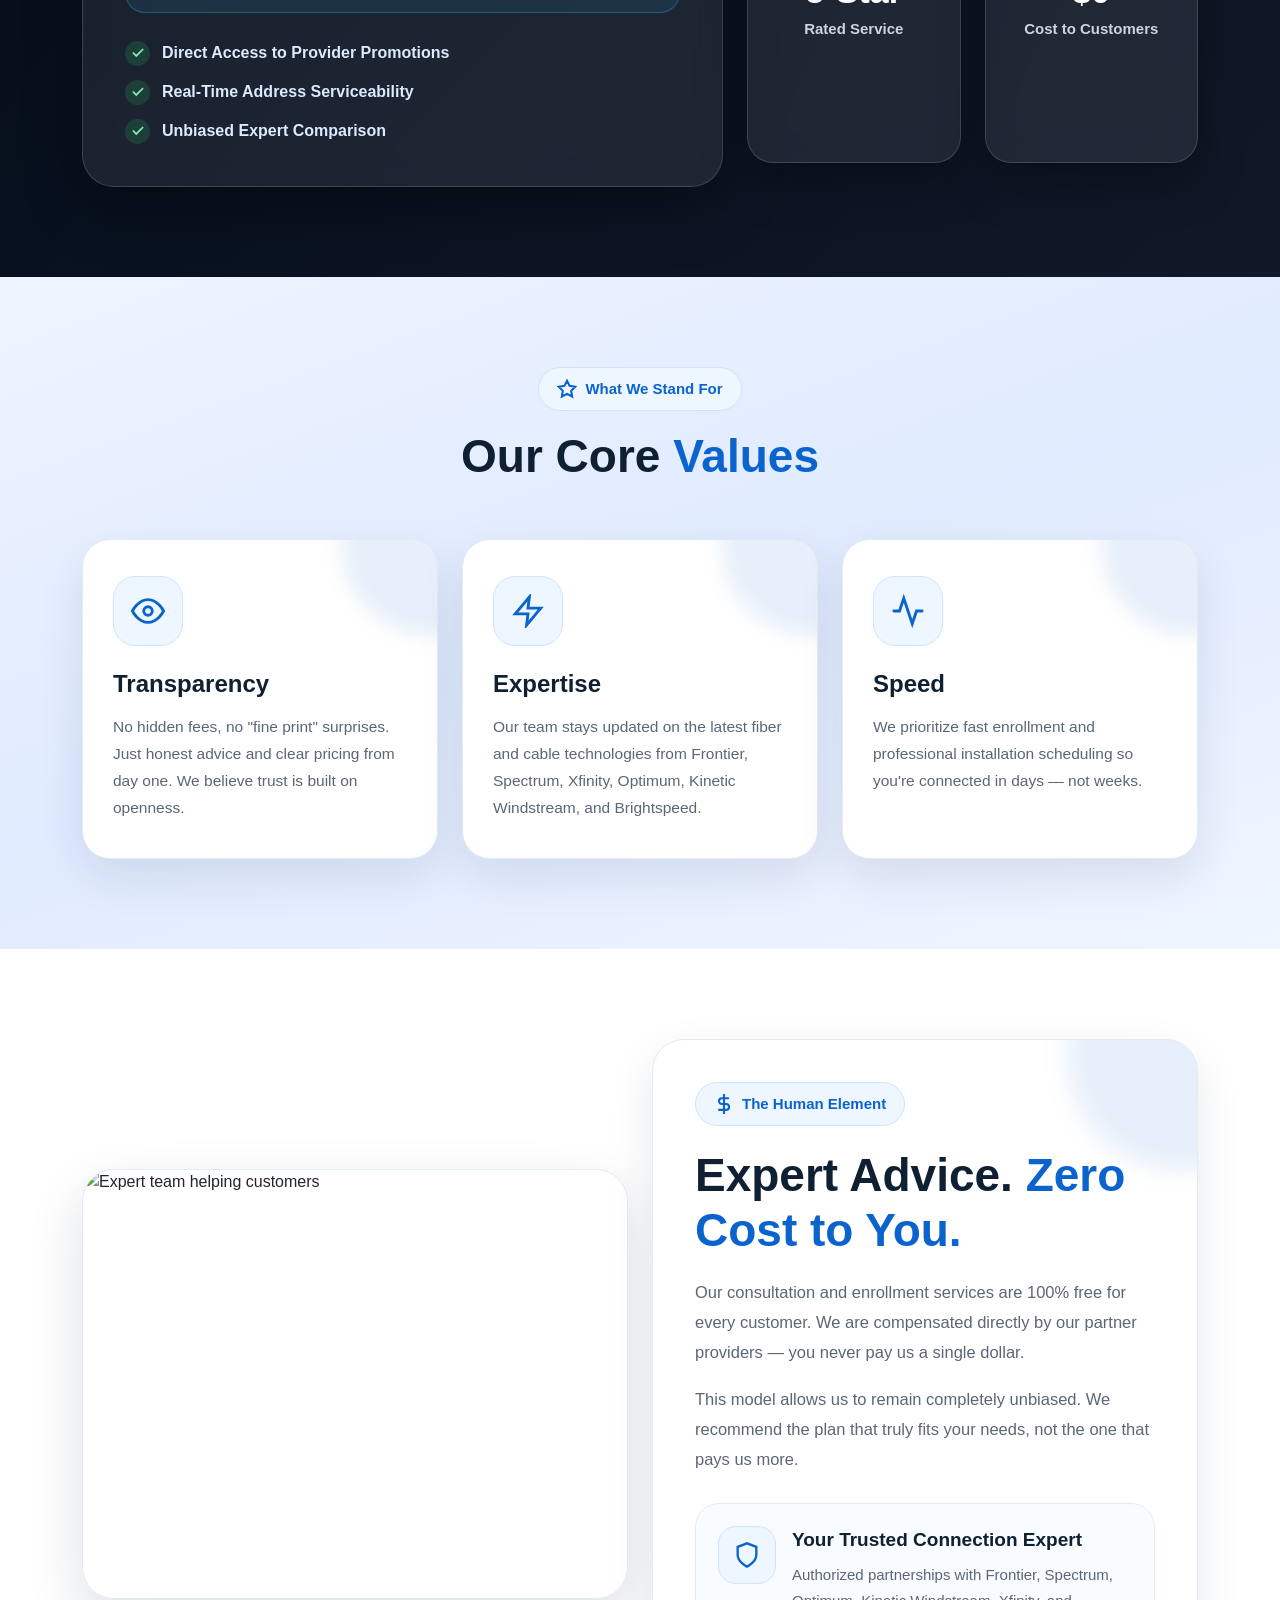
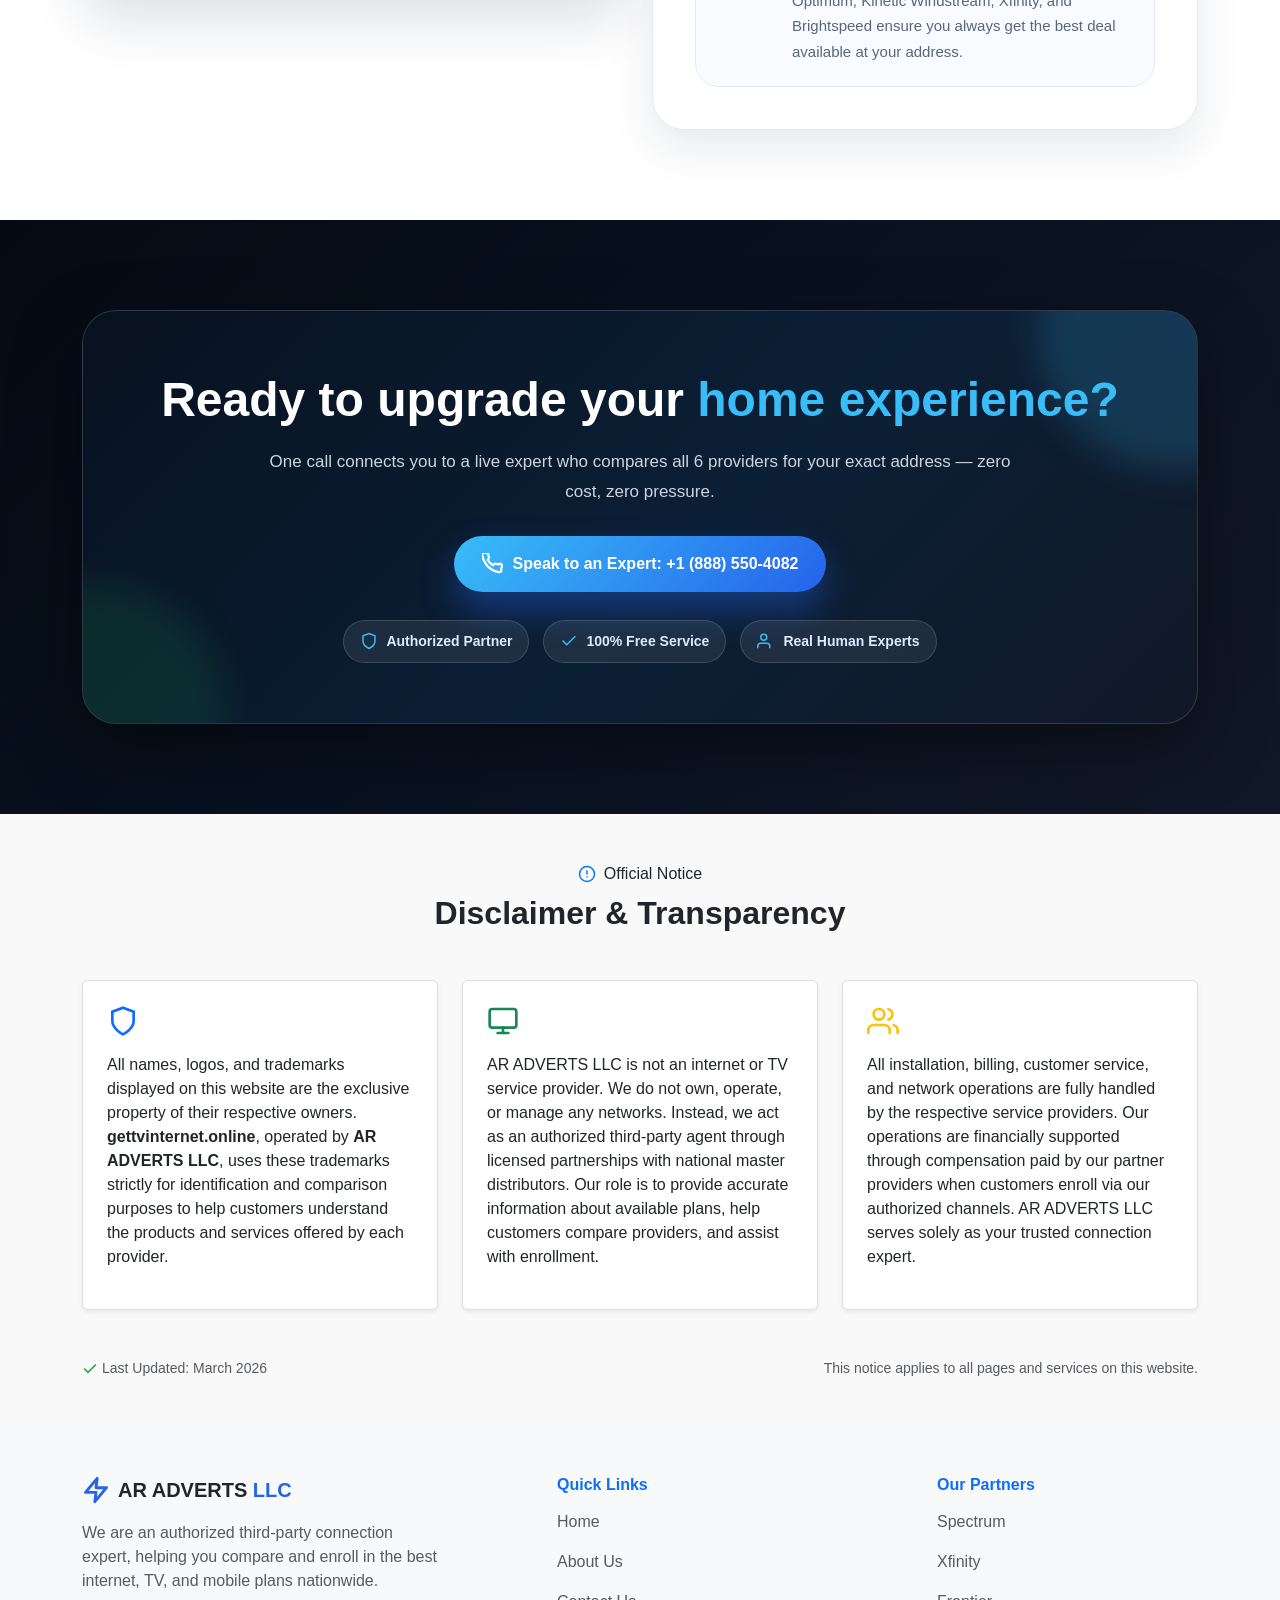
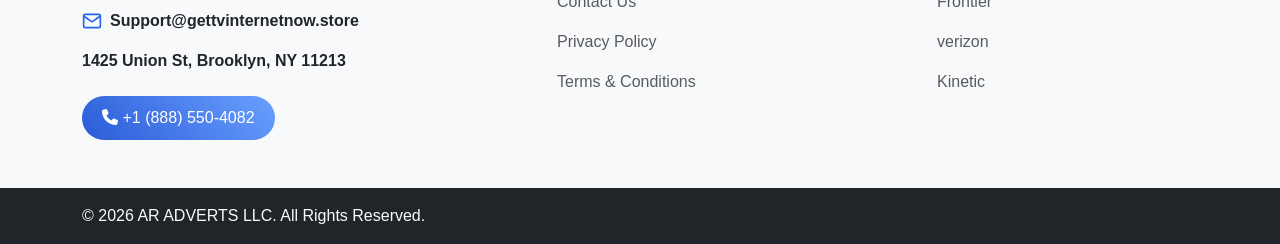
==== commit fc00ab4a: "new update" ====
--- a/about.html
+++ b/about.html
@@ -124,9 +124,9 @@
 
   <ul class="dropdown-menu" aria-labelledby="servicesDropdown">
     <li><a class="dropdown-item" href="verizon.html">Verizon</a></li>
-   <li><a class="dropdown-item" href="#">Frontier</a></li>
+   <li><a class="dropdown-item" href="frontier.html">Frontier</a></li>
     <li><a class="dropdown-item" href="spectrum.html">Spectrum</a></li>
-    <li><a class="dropdown-item" href="#">Kinetic</a></li>
+    <li><a class="dropdown-item" href="kinetic.html">Kinetic</a></li>
     <li><a class="dropdown-item" href="xfinity.html">Xfinity</a></li>
   </ul>
 </li>
@@ -673,9 +673,9 @@
         <ul class="list-unstyled text-muted">
           <li class="mb-3"><a href="spectrum.html" class="text-decoration-none text-muted">Spectrum</a></li>
           <li class="mb-3"><a href="xfinity.html" class="text-decoration-none text-muted">Xfinity</a></li>
-          <li class="mb-3"><a href="#" class="text-decoration-none text-muted">Frontier</a></li>
+          <li class="mb-3"><a href="frontier.html" class="text-decoration-none text-muted">Frontier</a></li>
           <li class="mb-3"><a href="verizon.html" class="text-decoration-none text-muted">verizon</a></li>
-          <li class="mb-3"><a href="#" class="text-decoration-none text-muted">Kinetic</a></li>
+          <li class="mb-3"><a href="kinetic.html" class="text-decoration-none text-muted">Kinetic</a></li>
         </ul>
       </div>
 
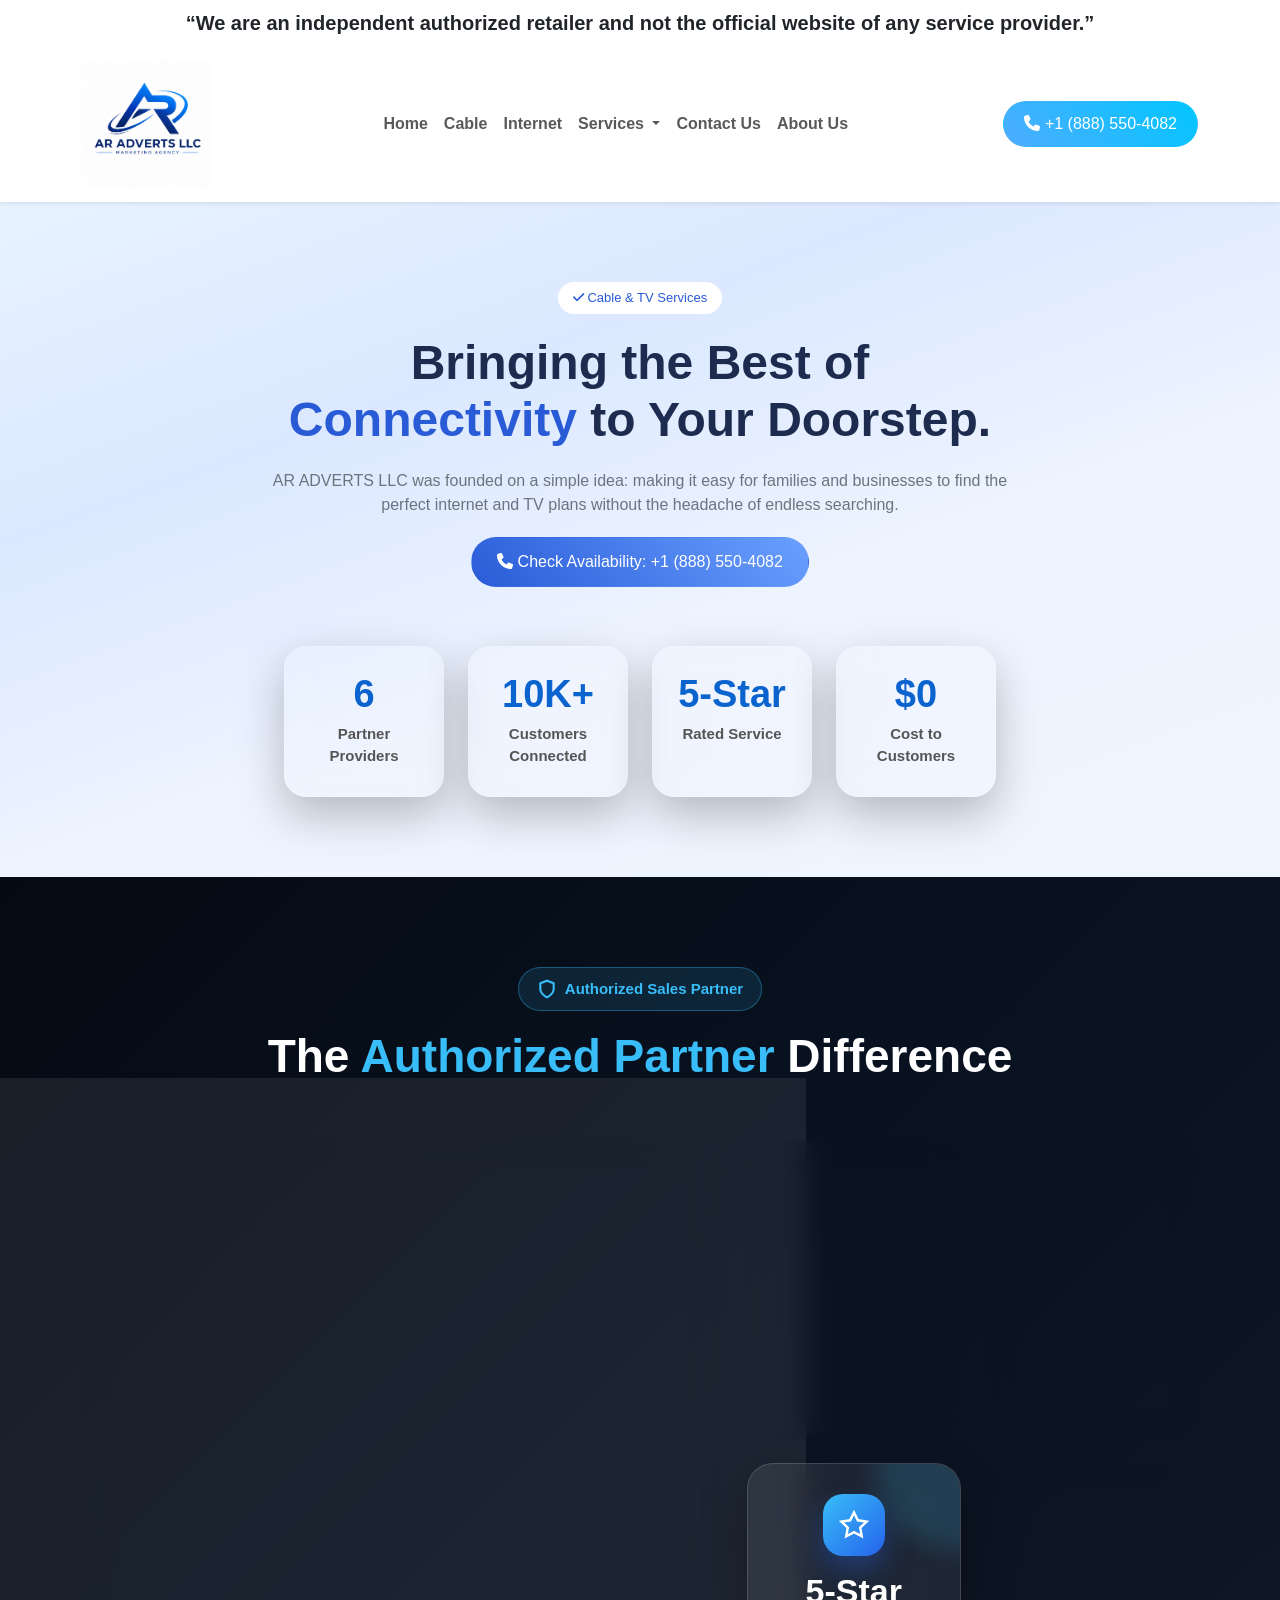
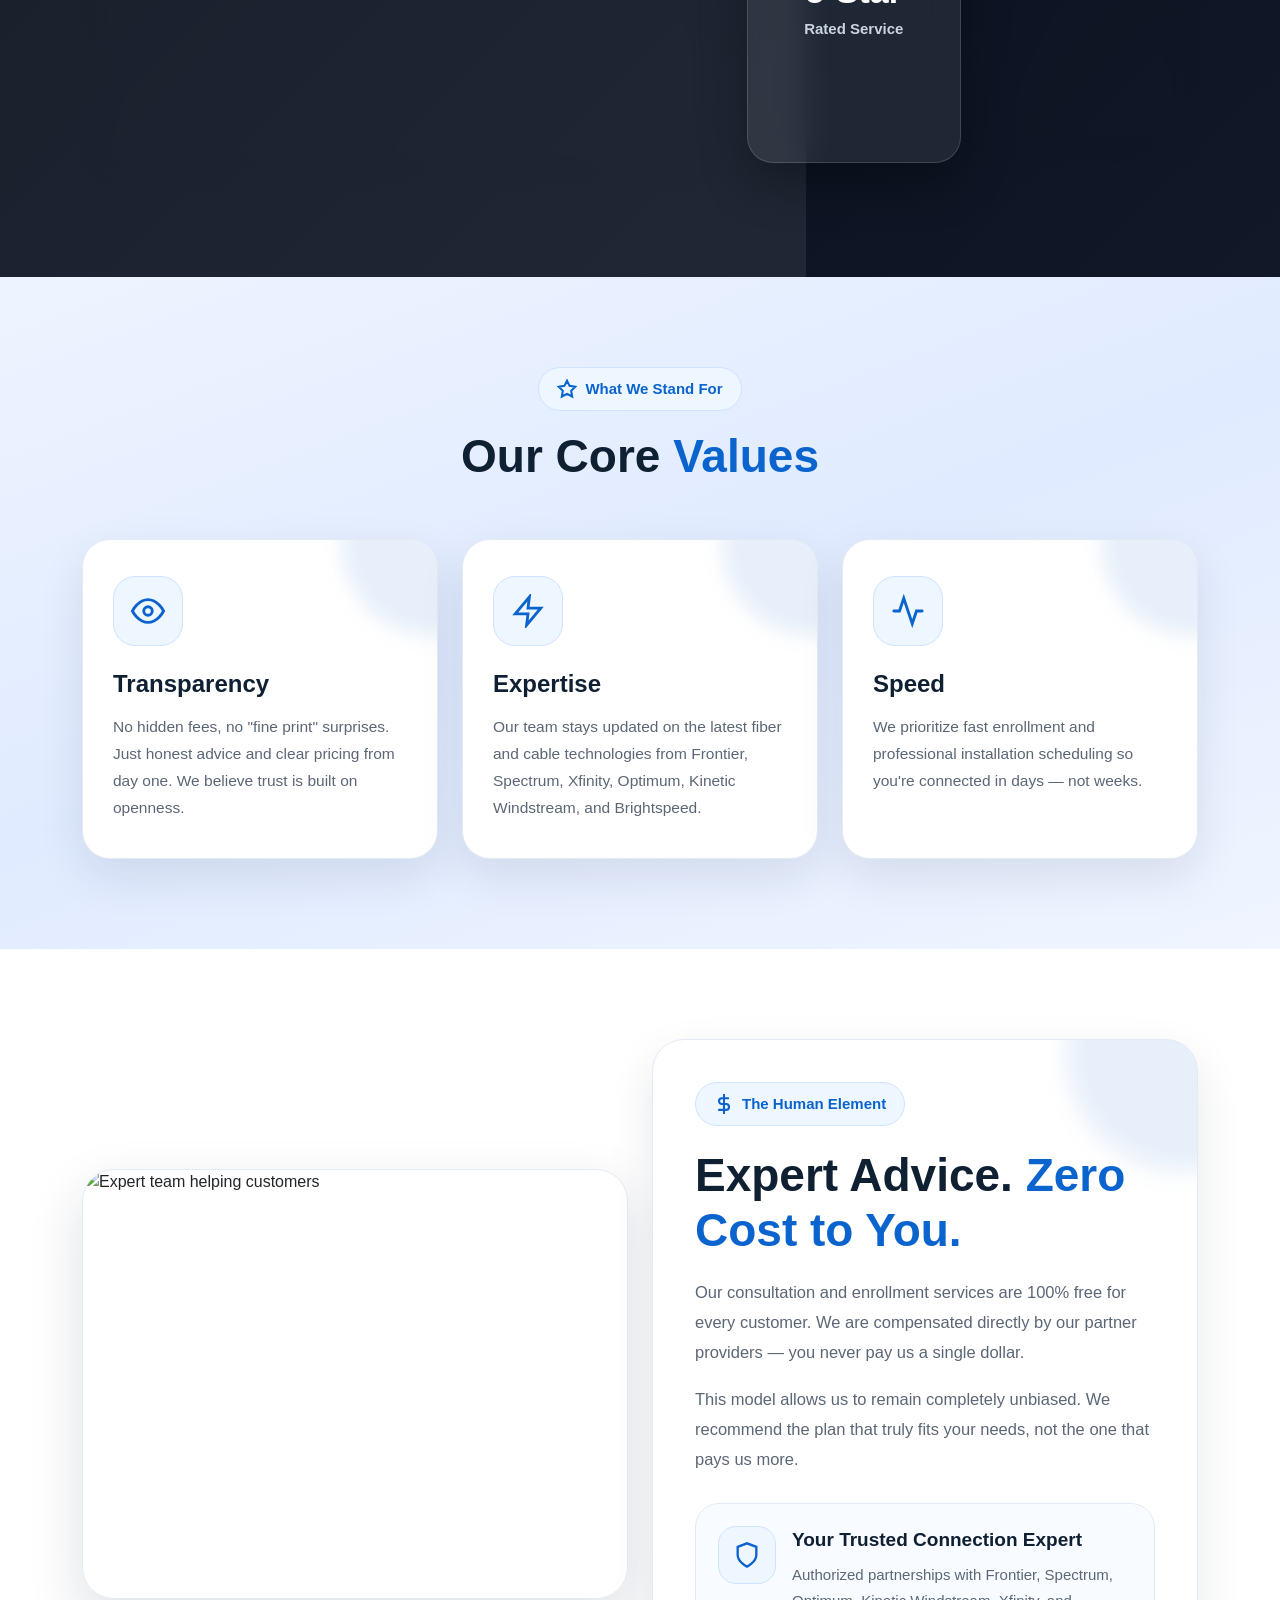
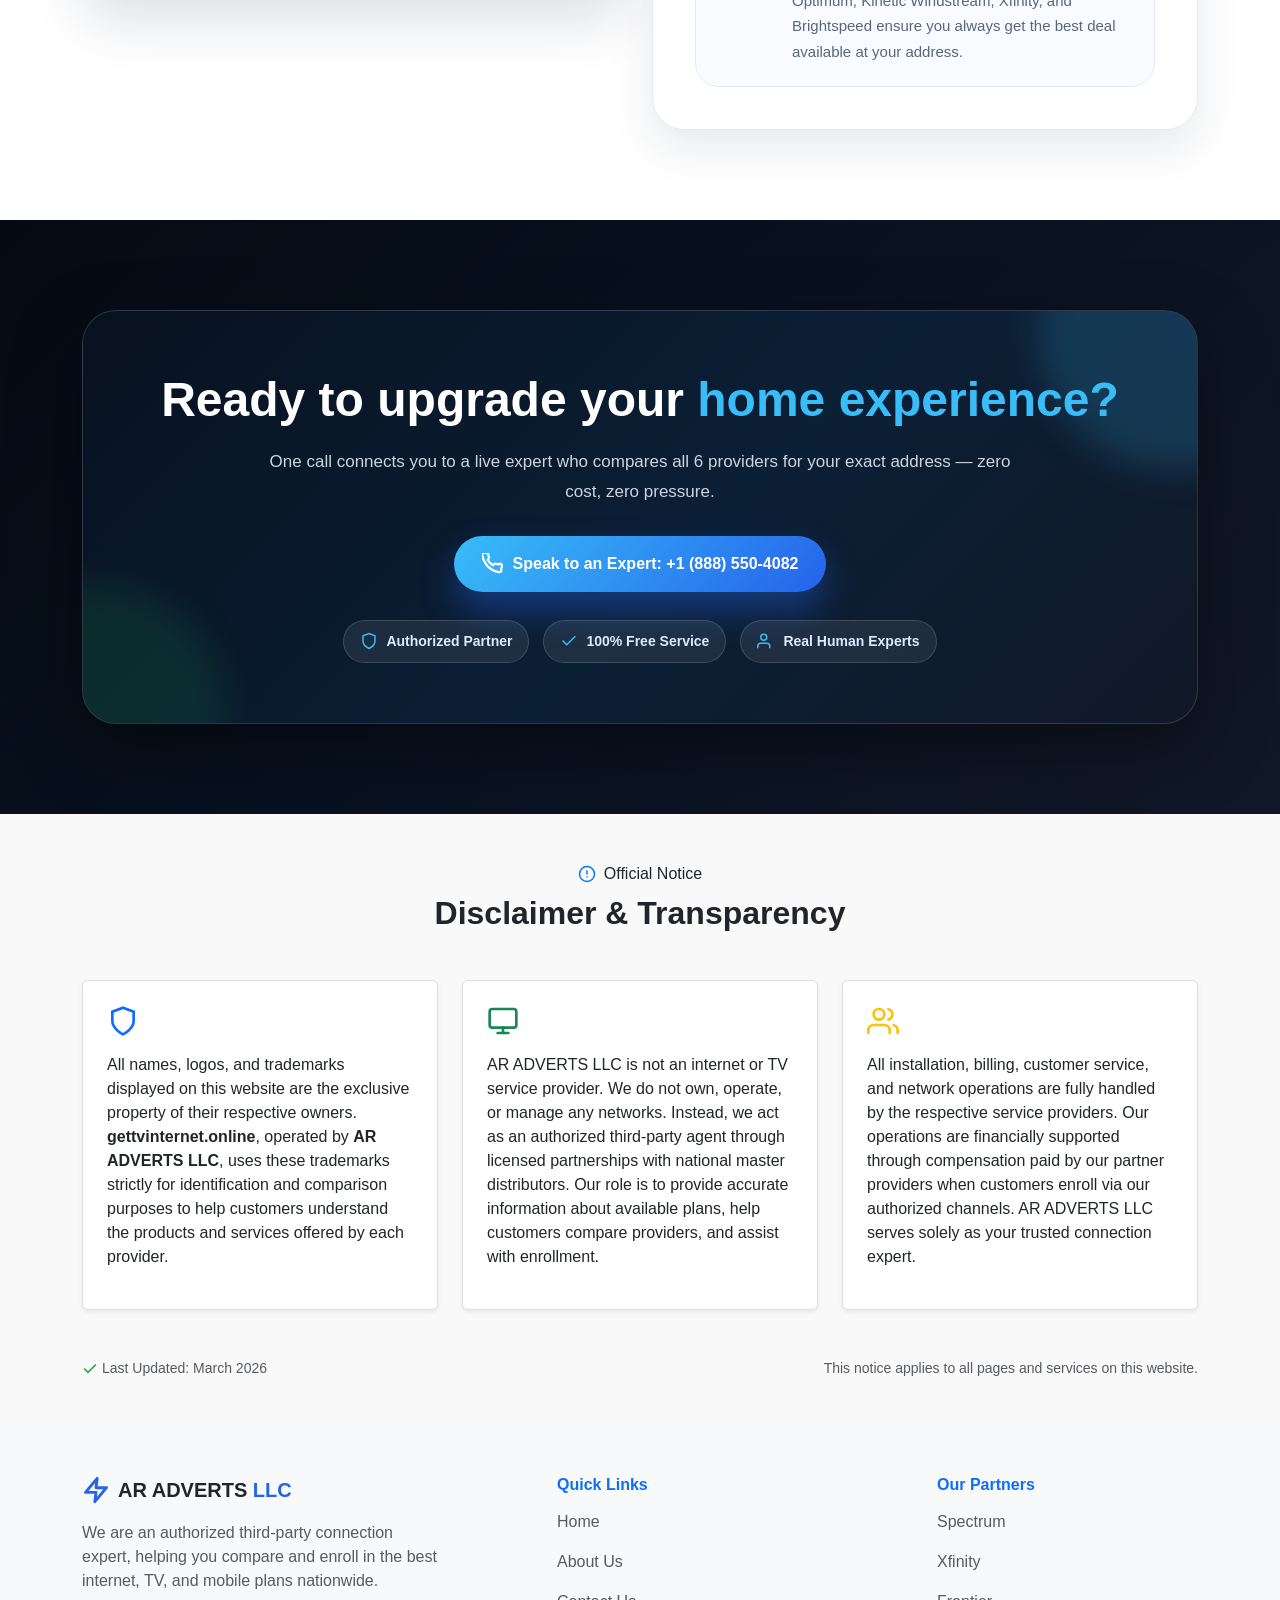
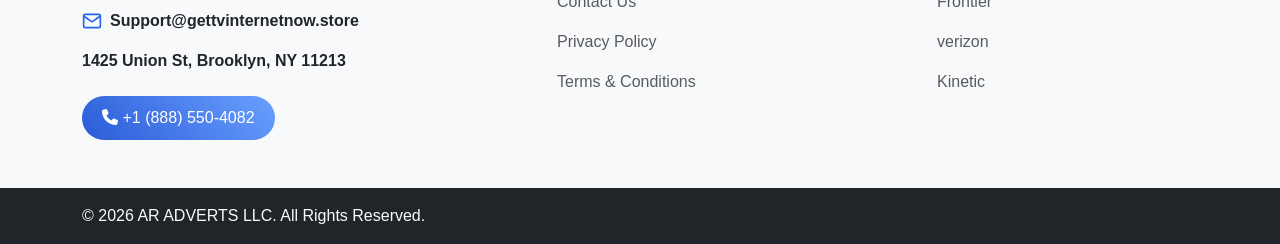
==== commit 85a8aeab: "new" ====
--- a/about.html
+++ b/about.html
@@ -124,10 +124,11 @@
 
   <ul class="dropdown-menu" aria-labelledby="servicesDropdown">
     <li><a class="dropdown-item" href="verizon.html">Verizon</a></li>
-   <li><a class="dropdown-item" href="frontier.html">Frontier</a></li>
+    <li><a class="dropdown-item" href="frontier.html">Frontier</a></li>
     <li><a class="dropdown-item" href="spectrum.html">Spectrum</a></li>
     <li><a class="dropdown-item" href="kinetic.html">Kinetic</a></li>
     <li><a class="dropdown-item" href="xfinity.html">Xfinity</a></li>
+    <li><a class="dropdown-item" href="astound.html">Astound</a></li>
   </ul>
 </li>
                 <li class="nav-item"><a class="nav-link" href="contact.html">Contact Us</a></li>
